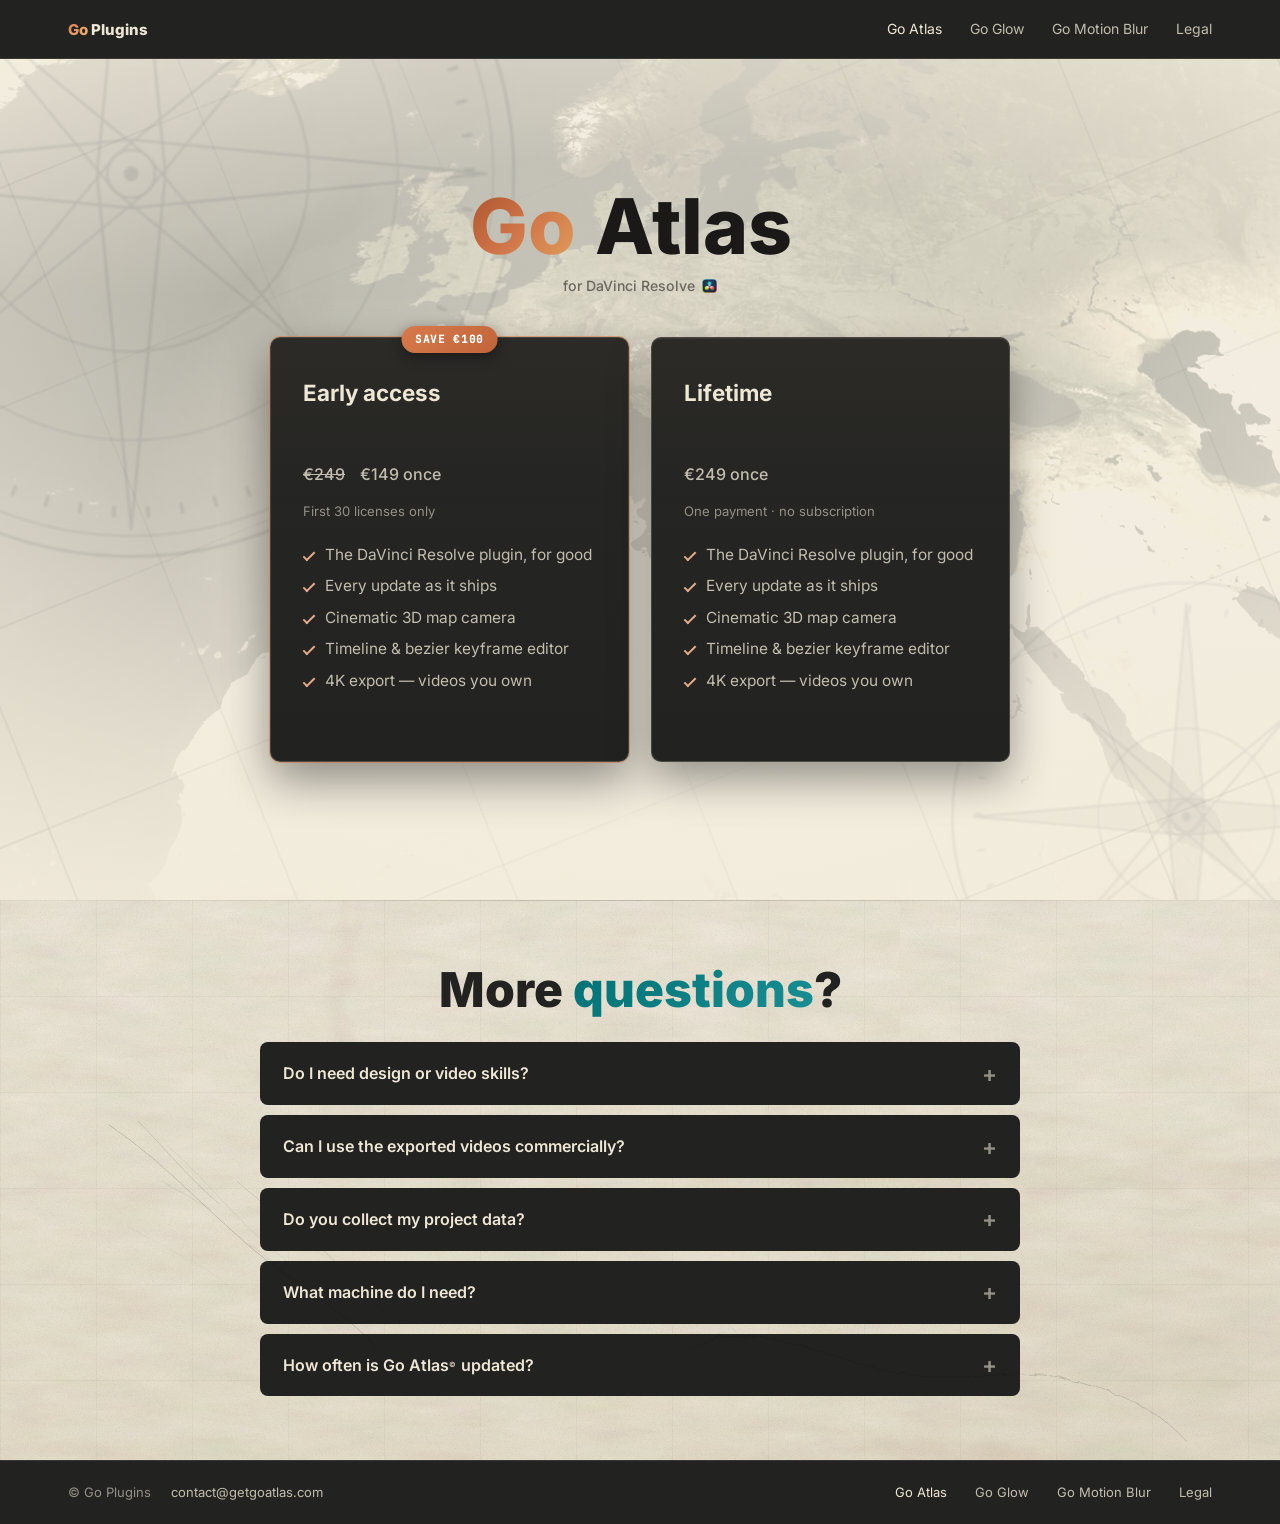
==== go-atlas/index.html @ e12259f0 "chore(site): sync landing page from the plugin repository" ====
<!DOCTYPE html>
<html lang="en">
<head>
    <meta charset="UTF-8">
    <meta name="viewport" content="width=device-width, initial-scale=1.0">
    <title>Go Atlas — Animated maps, inside DaVinci Resolve</title>
    <meta name="description" content="Go Atlas is a native OpenFX plugin for DaVinci Resolve. Build animated maps inside your own timeline — cinematic 3D map camera, keyframes, routes and labels, 4K rendering.">

    <meta property="og:title" content="Go Atlas — The video editor for maps">
    <meta property="og:description" content="A native plugin for DaVinci Resolve. Animated maps on your own timeline — 3D camera, keyframes, routes, 4K.">
    <meta property="og:type" content="website">
    <meta property="og:url" content="https://getgoatlas.com/go-atlas/">

    <link rel="canonical" href="https://getgoatlas.com/go-atlas/">

    <!-- Structured data (JSON-LD) — helps Google + AI engines (Gemini / AI Overviews)
         understand and cite Go Atlas. Keep the FAQ answers in sync with the visible FAQ. -->
    <script type="application/ld+json">
    {
      "@context": "https://schema.org",
      "@graph": [
        {
          "@type": "Organization",
          "@id": "https://getgoatlas.com/go-atlas/#organization",
          "name": "Go Atlas",
          "url": "https://getgoatlas.com/go-atlas/",
          "logo": "https://getgoatlas.com/go-atlas/assets/icone.png",
          "email": "contact@getgoatlas.com"
        },
        {
          "@type": "WebSite",
          "@id": "https://getgoatlas.com/go-atlas/#website",
          "url": "https://getgoatlas.com/go-atlas/",
          "name": "Go Atlas",
          "inLanguage": "en",
          "publisher": { "@id": "https://getgoatlas.com/go-atlas/#organization" }
        },
        {
          "@type": "SoftwareApplication",
          "@id": "https://getgoatlas.com/go-atlas/#app",
          "name": "Go Atlas",
          "url": "https://getgoatlas.com/go-atlas/",
          "applicationCategory": "MultimediaApplication",
          "applicationSubCategory": "Video Editor",
          "operatingSystem": "Windows 10, Windows 11",
          "description": "Go Atlas is a native OpenFX plugin for DaVinci Resolve. Build animated maps inside your own timeline - cinematic 3D map camera, keyframes, routes and labels, 4K rendering - without leaving your project.",
          "publisher": { "@id": "https://getgoatlas.com/go-atlas/#organization" },
          "offers": [
            {
              "@type": "Offer",
              "name": "Early Access - Lifetime",
              "category": "one-time",
              "price": "249",
              "priceCurrency": "EUR",
              "availability": "https://schema.org/LimitedAvailability",
              "url": "https://goatlas.lemonsqueezy.com/checkout/buy/dc22a797-22cb-4081-8000-efcf7ecd5afd"
            },
            {
              "@type": "Offer",
              "name": "Monthly",
              "category": "subscription",
              "price": "49",
              "priceCurrency": "EUR",
              "availability": "https://schema.org/OutOfStock",
              "url": "https://getgoatlas.com/go-atlas/#pricing"
            },
            {
              "@type": "Offer",
              "name": "Annual",
              "category": "subscription",
              "price": "360",
              "priceCurrency": "EUR",
              "availability": "https://schema.org/OutOfStock",
              "url": "https://getgoatlas.com/go-atlas/#pricing"
            }
          ]
        },
        {
          "@type": "FAQPage",
          "@id": "https://getgoatlas.com/go-atlas/#faq",
          "mainEntity": [
            {
              "@type": "Question",
              "name": "Do I need design or video skills?",
              "acceptedAnswer": {
                "@type": "Answer",
                "text": "If you've used any modern video editor — timeline, keyframes, export — you already know enough. Go Atlas© uses the same model, applied to maps."
              }
            },
            {
              "@type": "Question",
              "name": "Can I use the exported videos commercially?",
              "acceptedAnswer": {
                "@type": "Answer",
                "text": "Yes. You own your videos, commercially and without royalties. The map background is built from OpenStreetMap data, so the small \u00a9 OpenStreetMap contributors credit stays visible in the corner of every export — required by their licence. Everything else is yours."
              }
            },
            {
              "@type": "Question",
              "name": "Do you collect my project data?",
              "acceptedAnswer": {
                "@type": "Answer",
                "text": "No. Your projects stay on your machine. We don't upload, store, or analyse the content of your scenes — there is no server that could hold them. What we process is your licence key, a one-way hash identifying your machine, and support emails when you reach out. Map views you render are fetched from Go Atlas’s own map service, and routes from openrouteservice."
              }
            },
            {
              "@type": "Question",
              "name": "What machine do I need?",
              "acceptedAnswer": {
                "@type": "Answer",
                "text": "Go Atlas© is a real-time GPU-accelerated plugin that runs inside DaVinci Resolve, so it needs a creator-grade machine and a working Resolve installation. Minimum: DaVinci Resolve, Windows 10 64-bit, Intel i7-10700 / Ryzen 7 5700X, 16 GB RAM, NVIDIA RTX 3050 / AMD RX 6600, SSD with 5 GB free, and a stable internet connection for map tiles. Recommended: Windows 11 64-bit, Intel i7-13700+ / Ryzen 7 7700X, 32 GB RAM, NVIDIA RTX 4060+ / AMD RX 7600 XT, NVMe SSD with 10 GB free. Not supported: Windows 7/8, macOS, Linux, HDDs, integrated graphics, GTX 16xx or older."
              }
            },
            {
              "@type": "Question",
              "name": "How often is Go Atlas updated?",
              "acceptedAnswer": {
                "@type": "Answer",
                "text": "Frequently. Every release ships to every licence holder as soon as it's out, and an early-access licence includes updates for as long as Go Atlas© is published — there is nothing further to pay."
              }
            }
          ]
        }
      ]
    }
    </script>

    <link rel="icon" type="image/x-icon" href="assets/icon.ico">
    <link rel="icon" type="image/png" sizes="512x512" href="assets/icone.png">
    <link rel="apple-touch-icon" href="assets/icone.png">

    <link rel="preload" href="fonts/inter-latin.woff2" as="font" type="font/woff2" crossorigin>
    <link rel="stylesheet" href="fonts.css">

    <link rel="stylesheet" href="styles.css?v=20260629-player7">
    <link rel="stylesheet" href="../shared/css/bars.css">
</head>
<body>
    <a href="#main-content" class="skip-link">Skip to content</a>

    <div class="site-bg"></div>
    <div class="site-grid"></div>

    <header class="gp-bar">
        <div class="gp-in">
            <a href="../index.html" class="gp-brand"><span class="go-mark">Go</span> Plugins</a>
            <nav class="gp-links" aria-label="Primary">
                <a href="../go-atlas/index.html" aria-current="page">Go Atlas</a>
                <a href="../go-glow/index.html">Go Glow</a>
                <a href="../go-motion-blur/index.html">Go Motion Blur</a>
                <a href="../go-atlas/documents/legal.html">Legal</a>
            </nav>
        </div>
    </header>

    <main id="main-content">

    <!-- ========================================================== -->
    <!-- 1 — PRICES: the map, the name and the two licences          -->
    <!-- ========================================================== -->
    <section class="hero hero--prices" id="home">
        <div class="hero-video-bg" aria-hidden="true">
            <video autoplay muted loop playsinline preload="auto" data-lazy poster="assets/startup-background-poster.jpg">
                <source src="assets/startup-background.mp4" type="video/mp4">
            </video>
        </div>
        <div class="hero-veil"></div>
        <div class="hero-glow"></div>
        <div class="hero-grid" aria-hidden="true"></div>
        <div class="hero-compass" aria-hidden="true"></div>
        <div class="hero-compass-2" aria-hidden="true"></div>

        <div class="hero-pricing" id="pricing">
            <div class="atlas-title">
                <h1 class="atlas-name"><span class="go-mark">Go</span> Atlas</h1>
                <p class="atlas-sub">for DaVinci&nbsp;Resolve<img class="atlas-sub-logo" src="assets/DaVinci_Resolve_Studio.png" alt="DaVinci Resolve logo" width="80" height="80"></p>
            </div>

            <div class="pricing-grid pricing-grid--two">
                <a
                    href="https://goatlas.lemonsqueezy.com/checkout/buy/dc22a797-22cb-4081-8000-efcf7ecd5afd?checkout[discount_code]=K5MJY5MA"
                    class="pricing-card pricing-card--early"
                    data-checkout="early"
                >
                    <span class="pricing-badge pricing-badge--early">Save &euro;100</span>
                    <h3>Early access<span class="seats-left" data-seats hidden></span></h3>
                    <div class="price"><span class="price-was" data-price-full>&euro;249</span> <span data-price-early>&euro;149</span><span> once</span></div>
                    <p class="price-note">First 30 licenses only</p>
                    <ul class="pricing-features">
                        <li>The DaVinci Resolve plugin, for good</li>
                        <li>Every update as it ships</li>
                        <li>Cinematic 3D map camera</li>
                        <li>Timeline &amp; bezier keyframe editor</li>
                        <li>4K export &mdash; videos you own</li>
                    </ul>
                </a>

                <a
                    href="https://goatlas.lemonsqueezy.com/checkout/buy/dc22a797-22cb-4081-8000-efcf7ecd5afd"
                    class="pricing-card"
                    data-checkout="full"
                >
                    <h3>Lifetime</h3>
                    <div class="price"><span data-price-full>&euro;249</span><span> once</span></div>
                    <p class="price-note">One payment &middot; no subscription</p>
                    <ul class="pricing-features">
                        <li>The DaVinci Resolve plugin, for good</li>
                        <li>Every update as it ships</li>
                        <li>Cinematic 3D map camera</li>
                        <li>Timeline &amp; bezier keyframe editor</li>
                        <li>4K export &mdash; videos you own</li>
                    </ul>
                </a>
            </div>
        </div>
    </section>

    <!-- ========================================================== -->
    <!-- 5 — CLOSE (FAQ + Final CTA merged)                          -->
    <!-- ========================================================== -->
    <section class="close" id="faq">
        <div class="section-intro">
            <h2 class="section-headline">More <span class="gradient-text gradient-text--teal">questions</span>?</h2>
        </div>

        <div class="faq-list">
            <details class="faq-item">
                <summary>Do I need design or video skills?</summary>
                <p>If you've used any modern video editor — timeline, keyframes, export — you already know enough. Go Atlas<span class="brand-c">©</span> uses the same model, applied to maps.</p>
            </details>

            <details class="faq-item">
                <summary>Can I use the exported videos commercially?</summary>
                <p>Yes. You own your videos, commercially and without royalties. The map background is built from OpenStreetMap data, so the small &copy;&nbsp;OpenStreetMap contributors credit stays visible in the corner of every export &mdash; required by their licence. Everything else is yours.</p>
            </details>

            <details class="faq-item">
                <summary>Do you collect my project data?</summary>
                <p>No. Your projects stay on your machine. We don't upload, store, or analyse the content of your scenes &mdash; there is no server that could hold them. What we process is your licence key, a one-way hash identifying your machine, and support emails when you reach out. Map views you render are fetched from Go Atlas&rsquo;s own map service, and routes from openrouteservice. Every field, and what we deliberately do not collect, is listed in our <a href="documents/legal.html#privacy" style="color: var(--text); text-decoration: underline;">Privacy Policy</a>.</p>
            </details>

            <details class="faq-item">
                <summary>What machine do I need?</summary>
                <p>Go Atlas<span class="brand-c">©</span> is a real-time GPU-accelerated plugin that runs inside DaVinci Resolve, so it needs a working Resolve installation and a creator-grade machine, not a budget office laptop.</p>

                <div class="specs-table-wrap">
                    <table class="specs-table">
                        <thead>
                            <tr>
                                <th></th>
                                <th><span class="spec-tier spec-tier--min">Minimum</span></th>
                                <th><span class="spec-tier spec-tier--rec">Recommended</span></th>
                            </tr>
                        </thead>
                        <tbody>
                            <tr>
                                <th scope="row">Host</th>
                                <td colspan="2">DaVinci Resolve (sold separately by Blackmagic Design)</td>
                            </tr>
                            <tr>
                                <th scope="row">OS</th>
                                <td>Windows 10 64-bit</td>
                                <td>Windows 11 64-bit</td>
                            </tr>
                            <tr>
                                <th scope="row">CPU</th>
                                <td>Intel i7-10700 / Ryzen 7 5700X</td>
                                <td>Intel i7-13700+ / Ryzen 7 7700X</td>
                            </tr>
                            <tr>
                                <th scope="row">RAM</th>
                                <td>16 GB</td>
                                <td>32 GB</td>
                            </tr>
                            <tr>
                                <th scope="row">GPU</th>
                                <td>NVIDIA RTX 3050 / AMD RX 6600</td>
                                <td>NVIDIA RTX 4060+ / AMD RX 7600 XT</td>
                            </tr>
                            <tr>
                                <th scope="row">Storage</th>
                                <td>SSD, 5 GB free</td>
                                <td>NVMe SSD, 10 GB free</td>
                            </tr>
                            <tr>
                                <th scope="row">Network</th>
                                <td colspan="2">Stable internet connection (map tiles)</td>
                            </tr>
                        </tbody>
                    </table>
                </div>

                <p class="specs-unsupported">
                    <span class="spec-tier spec-tier--no">Not supported</span>
                    Windows&nbsp;7/8, macOS, Linux, HDDs, integrated graphics, GTX&nbsp;16xx&nbsp;or&nbsp;older.
                </p>
            </details>

            <details class="faq-item">
                <summary>How often is Go Atlas<span class="brand-c">©</span> updated?</summary>
                <p>Frequently. Every release ships to every licence holder as soon as it's out, and an early-access licence includes updates for as long as Go Atlas<span class="brand-c">©</span> is published &mdash; there is nothing further to pay.</p>
            </details>
        </div>

    </section>

    </main>

    <footer class="gp-foot">
        <div class="gp-in">
            <div class="gp-foot-note">
                <span>&copy; Go Plugins</span>
                <a href="mailto:contact@getgoatlas.com">contact@getgoatlas.com</a>
            </div>
            <nav class="gp-links" aria-label="Footer">
                <a href="../go-atlas/index.html" aria-current="page">Go Atlas</a>
                <a href="../go-glow/index.html">Go Glow</a>
                <a href="../go-motion-blur/index.html">Go Motion Blur</a>
                <a href="../go-atlas/documents/legal.html">Legal</a>
            </nav>
        </div>
    </footer>

    <script src="script.js?v=20260629-player7"></script>
</body>
</html>
---- go-atlas/fonts.css ----
/* Web fonts, served from this site rather than from Google.
 *
 * POURQUOI PAS GOOGLE FONTS. Un <link> vers fonts.googleapis.com fait partir l'adresse IP de
 * chaque visiteur chez Google avant qu'il ait cliqué quoi que ce soit. Un tribunal allemand
 * (LG München I, 3 O 17493/20, 2022) a jugé que cela suffisait à violer le RGPD, et la page
 * « Privacy » de ce site promet qu'aucun traqueur ne suit le visiteur. Deux fichiers hébergés
 * ici tiennent la promesse ; un <link> vers Google la démentait dans le même chargement.
 *
 * QUATRE FICHIERS POUR HUIT GRAISSES. Inter et JetBrains Mono sont des polices VARIABLES : le
 * même fichier porte tout l'axe de graisse. Google servait déjà les mêmes octets pour 400, 500,
 * 600, 700, 800 et 900 — vérifié en comparant les empreintes des seize fichiers téléchargés, qui
 * n'en faisaient que quatre. D'où `font-weight` en INTERVALLE et non en valeur : écrire six
 * règles pointant le même fichier ferait télécharger six fois la même chose.
 *
 * LES DEUX SOUS-ENSEMBLES. `latin` couvre l'anglais ; `latin-ext` porte les accents et l'euro
 * des mentions légales françaises. Les cinq autres que Google propose (cyrillique, grec,
 * vietnamien) ne sont pas téléchargés : le navigateur ne charge un fichier que si la page
 * contient un caractère de sa plage, donc les inclure ne coûtait rien au visiteur — mais les
 * omettre garde le dépôt honnête sur ce qu'il embarque. 180 Ko au total.
 *
 * `font-display: swap` est conservé tel que Google le servait : le texte s'affiche
 * immédiatement dans la police de repli, puis bascule. Un titre invisible pendant trois
 * secondes est pire qu'un titre qui change de police.
 */

/* Inter — latin */
@font-face {
    font-family: 'Inter';
    font-style: normal;
    font-weight: 400 900;
    font-display: swap;
    src: url(fonts/inter-latin.woff2) format('woff2');
    unicode-range: U+0000-00FF, U+0131, U+0152-0153, U+02BB-02BC, U+02C6, U+02DA, U+02DC, U+0304, U+0308, U+0329, U+2000-206F, U+20AC, U+2122, U+2191, U+2193, U+2212, U+2215, U+FEFF, U+FFFD;
}

/* Inter — latin-ext */
@font-face {
    font-family: 'Inter';
    font-style: normal;
    font-weight: 400 900;
    font-display: swap;
    src: url(fonts/inter-latin-ext.woff2) format('woff2');
    unicode-range: U+0100-02BA, U+02BD-02C5, U+02C7-02CC, U+02CE-02D7, U+02DD-02FF, U+0304, U+0308, U+0329, U+1D00-1DBF, U+1E00-1E9F, U+1EF2-1EFF, U+2020, U+20A0-20AB, U+20AD-20C0, U+2113, U+2C60-2C7F, U+A720-A7FF;
}

/* JetBrains Mono — latin */
@font-face {
    font-family: 'JetBrains Mono';
    font-style: normal;
    font-weight: 400 500;
    font-display: swap;
    src: url(fonts/jetbrains-mono-latin.woff2) format('woff2');
    unicode-range: U+0000-00FF, U+0131, U+0152-0153, U+02BB-02BC, U+02C6, U+02DA, U+02DC, U+0304, U+0308, U+0329, U+2000-206F, U+20AC, U+2122, U+2191, U+2193, U+2212, U+2215, U+FEFF, U+FFFD;
}

/* JetBrains Mono — latin-ext */
@font-face {
    font-family: 'JetBrains Mono';
    font-style: normal;
    font-weight: 400 500;
    font-display: swap;
    src: url(fonts/jetbrains-mono-latin-ext.woff2) format('woff2');
    unicode-range: U+0100-02BA, U+02BD-02C5, U+02C7-02CC, U+02CE-02D7, U+02DD-02FF, U+0304, U+0308, U+0329, U+1D00-1DBF, U+1E00-1E9F, U+1EF2-1EFF, U+2020, U+20A0-20AB, U+20AD-20C0, U+2113, U+2C60-2C7F, U+A720-A7FF;
}
---- go-atlas/styles.css ----
/* ==========================================================
   Go Atlas — Landing Page Styles
   The video editor for maps.
   ========================================================== */

/* ===== Variables ===== */
/* Editorial cartography palette: charcoal ink, aged paper, one amber accent. */
:root {
    --bg: #1a1a18;
    --bg-elevated: #2b2a28;
    --bg-elevated-strong: #222220;
    --bg-subtle: #35342f;

    --paper: #eee7d5;
    --paper-bright: #f5efe1;
    --paper-dim: #b2ada0;
    --charcoal: #272725;
    --section-ink: #272725;
    --section-copy: #53514c;
    --section-muted: #7b786f;

    --border: rgba(233, 221, 200, 0.10);
    --border-strong: rgba(233, 221, 200, 0.22);
    --rule: rgba(233, 221, 200, 0.14);

    /* Warm neutrals derived from the raisin↔eggshell axis (on-palette) */
    --text: #eee7d5;
    --text-secondary: #c2bdae;
    --text-muted: #949186;

    /* Pale-copper accent + Skobeloff teal (editorial palette) */
    --accent: #e1926a;
    /* Warm sepia-brown — muted orange for text on LIGHT (eggshell), matches the paper. */
    --accent-deep: #855e42;
    --accent-2: #e4ac8b;
    --accent-bright: #e9c9b4;
    --accent-glow: rgba(225, 146, 106, 0.16);
    --teal: #007074;
    --teal-bright: #1a9094;
    --ink: #c6a678;
    --evidence-border: rgba(198, 166, 120, 0.34);

    /* Smooth gradients — 2 stops, no rainbow */
    --grad-warm: linear-gradient(140deg, #d27d56 0%, #e5a380 100%);
    /* Deeper copper for accent text on LIGHT (eggshell) backgrounds — more punch. */
    --grad-warm-deep: linear-gradient(140deg, #b5572c 0%, #d2794e 100%);
    /* Teal accent text — alternates with copper on light sections. */
    --grad-teal: linear-gradient(140deg, #007074 0%, #1a9094 100%);
    --grad-headline: linear-gradient(95deg, #e8dac3 0%, #e0a35b 100%);

    --radius: 8px;
    --radius-lg: 14px;
    --max-width: 1180px;
    --page-pad: clamp(16px, 3vw, 28px);
    --shadow-soft: 0 16px 38px rgba(0, 0, 0, 0.32);
    --shadow-strong: 0 28px 72px rgba(0, 0, 0, 0.54);
    --nav-height: 64px;

    /* Vertical rhythm tokens — used everywhere for consistent spacing */
    --space-section-y: clamp(56px, 7vw, 96px);
    --space-block-y: clamp(28px, 3.4vw, 48px);
    --space-stack-y: clamp(14px, 1.6vw, 22px);
}

/* ===== Reset & Base ===== */
*,
*::before,
*::after {
    box-sizing: border-box;
    margin: 0;
    padding: 0;
}

html {
    scroll-behavior: smooth;
    scroll-padding-top: 56px; /* = real nav height (logo 32 + padding 2×12): anchors tuck right under the nav, no leftover band of the previous section */
    -webkit-font-smoothing: antialiased;
    min-height: 100%;
    background:
        radial-gradient(ellipse at top, rgba(225, 146, 106, 0.08), transparent 36%),
        linear-gradient(180deg, #272725 0%, #1c1c1a 34%, #eee7d5 34%, #e3dcc8 100%);
    background-color: #eee7d5;
    overflow-x: hidden;
}

body {
    font-family: 'Inter', 'Segoe UI', Roboto, Helvetica, Arial, sans-serif;
    background:
        radial-gradient(ellipse at top, rgba(225, 146, 106, 0.08), transparent 36%),
        linear-gradient(180deg, #272725 0%, #1c1c1a 34%, #eee7d5 34%, #e3dcc8 100%);
    background-color: #eee7d5;
    background-attachment: fixed;
    color: var(--text);
    line-height: 1.55;
    letter-spacing: 0;
    overflow-x: hidden;
    position: relative;
    min-height: 100svh;
}

a {
    color: inherit;
    text-decoration: none;
}

a:focus-visible,
button:focus-visible,
summary:focus-visible {
    outline: 2px solid var(--accent-2);
    outline-offset: 2px;
}

img {
    max-width: 100%;
    display: block;
}

section {
    padding-top: var(--space-section-y);
    padding-bottom: var(--space-section-y);
    padding-left: var(--page-pad);
    padding-right: var(--page-pad);
    position: relative;
    z-index: 2;
}

main > section:not(.hero) {
    color: var(--section-ink);
    --text: var(--section-ink);
    --text-secondary: var(--section-copy);
    --text-muted: var(--section-muted);
    --border: rgba(40, 35, 27, 0.14);
    --border-strong: rgba(40, 35, 27, 0.26);
    --rule: rgba(40, 35, 27, 0.18);
    background:
        url("data:image/svg+xml;utf8,<svg xmlns='http://www.w3.org/2000/svg' width='1800' height='1800' viewBox='0 0 1800 1800'><defs><filter id='stain'><feTurbulence type='fractalNoise' baseFrequency='0.018' numOctaves='3' seed='37'/><feDisplacementMap in='SourceGraphic' scale='54'/><feGaussianBlur stdDeviation='42'/></filter><filter id='edge'><feTurbulence type='fractalNoise' baseFrequency='0.085' numOctaves='3' seed='9'/><feDisplacementMap in='SourceGraphic' scale='10'/></filter><filter id='rub'><feTurbulence type='fractalNoise' baseFrequency='0.055' numOctaves='4' seed='22'/><feDisplacementMap in='SourceGraphic' scale='26'/><feGaussianBlur stdDeviation='7'/></filter><filter id='soft'><feGaussianBlur stdDeviation='18'/></filter></defs><g filter='url(%23stain)' opacity='0.10'><path d='M92 238 C162 72 424 84 548 224 C674 366 548 590 350 620 C144 650 18 438 92 238Z' fill='%23624d30'/><path d='M1168 228 C1294 64 1602 152 1656 382 C1706 594 1430 692 1248 570 C1080 458 1054 374 1168 228Z' fill='%23fff1d4'/><path d='M564 1280 C706 1076 1068 1118 1166 1322 C1254 1506 1012 1692 742 1620 C552 1568 430 1462 564 1280Z' fill='%236a5638'/></g><g filter='url(%23edge)' fill='none' stroke-linecap='round' stroke-linejoin='round'><path d='M166 176 C238 228 294 304 370 356 C420 390 470 410 548 482' stroke='%23201811' stroke-width='1.15' opacity='0.13'/><path d='M170 170 C244 220 300 296 376 348 C428 382 478 402 556 474' stroke='%23fff4df' stroke-width='0.68' opacity='0.085'/><path d='M262 270 L226 250 M348 354 L314 328 M462 424 L426 404' stroke='%23201811' stroke-width='0.62' opacity='0.075'/></g><g filter='url(%23edge)' fill='none' stroke-linecap='round' stroke-linejoin='round'><path d='M1040 842 C1136 822 1214 890 1294 930 C1374 972 1480 960 1586 1038' stroke='%23201811' stroke-width='0.98' opacity='0.105'/><path d='M1044 836 C1140 814 1222 880 1302 922 C1380 964 1488 950 1592 1028' stroke='%23fff4df' stroke-width='0.58' opacity='0.065'/></g><g filter='url(%23rub)' opacity='0.115'><path d='M718 310 C840 250 1036 302 1122 410 C1002 474 806 452 718 310Z' fill='%23fff4df'/><path d='M244 1162 C388 1086 602 1130 710 1264 C554 1328 344 1308 244 1162Z' fill='%23624d30'/></g><g fill='none' stroke='%23201811' stroke-linecap='round' stroke-linejoin='round' opacity='0.085'><path d='M1380 178 C1416 244 1374 308 1426 374 C1460 416 1514 426 1546 484' stroke-width='0.86'/><path d='M1404 224 L1452 200 M1414 372 L1464 356' stroke-width='0.48'/></g><g filter='url(%23soft)' opacity='0.075'><path d='M848 744 C908 724 1002 742 1050 788 C984 816 900 806 848 744Z' fill='%23604b30'/></g></svg>"),
        url("data:image/svg+xml;utf8,<svg xmlns='http://www.w3.org/2000/svg' width='360' height='360' viewBox='0 0 360 360'><filter id='grain'><feTurbulence type='fractalNoise' baseFrequency='0.95' numOctaves='3' seed='19' stitchTiles='stitch'/><feColorMatrix type='saturate' values='0'/><feComponentTransfer><feFuncA type='table' tableValues='0 0.22'/></feComponentTransfer></filter><rect width='360' height='360' filter='url(%23grain)' opacity='0.50'/></svg>"),
        linear-gradient(rgba(40, 35, 27, 0.035) 1px, transparent 1px),
        linear-gradient(90deg, rgba(40, 35, 27, 0.03) 1px, transparent 1px),
        linear-gradient(180deg, var(--paper-bright) 0%, var(--paper) 100%);
    background-size: min(1800px, 165vw) auto, 360px 360px, 96px 96px, 96px 96px, auto;
    background-position: 50% 8%, 0 0, 0 0, 0 0, 0 0;
    background-repeat: no-repeat, repeat, repeat, repeat, no-repeat;
    background-blend-mode: multiply, soft-light, multiply, multiply, normal;
}

main {
    position: relative;
}

main::before {
    content: "";
    position: absolute;
    top: 100svh;
    left: 0;
    right: 0;
    bottom: 0;
    z-index: 20;
    pointer-events: none;
    background:
        url("data:image/svg+xml;utf8,<svg xmlns='http://www.w3.org/2000/svg' width='460' height='380' viewBox='0 0 460 380'><defs><filter id='r'><feTurbulence type='fractalNoise' baseFrequency='0.075' numOctaves='3' seed='12'/><feDisplacementMap in='SourceGraphic' scale='7'/></filter></defs><g filter='url(%23r)' fill='none' stroke-linecap='round' stroke-linejoin='round'><path d='M46 54 C112 96 170 164 244 224 C286 258 330 278 386 336' stroke='%2317110c' stroke-width='1.08' opacity='0.18'/><path d='M82 48 C118 84 148 122 186 154' stroke='%2317110c' stroke-width='0.82' opacity='0.19'/><path d='M118 78 C182 132 214 190 300 246' stroke='%2317110c' stroke-width='0.52' opacity='0.15'/><path d='M210 126 C244 158 282 178 320 214 C348 240 368 264 396 292' stroke='%2317110c' stroke-width='0.72' opacity='0.17'/><path d='M68 182 C116 210 158 226 206 264' stroke='%2317110c' stroke-width='0.42' opacity='0.10'/><path d='M174 160 L112 124 M266 238 L224 204 M340 304 L292 282' stroke='%2317110c' stroke-width='0.64' opacity='0.13'/><path d='M50 50 C116 92 174 160 248 220 C290 254 334 274 390 332' stroke='%23fff5df' stroke-width='0.42' opacity='0.075'/></g></svg>") 8% 125px / 360px 297px no-repeat,
        url("data:image/svg+xml;utf8,<svg xmlns='http://www.w3.org/2000/svg' width='780' height='360' viewBox='0 0 780 360'><defs><filter id='t'><feTurbulence type='fractalNoise' baseFrequency='0.055' numOctaves='3' seed='23'/><feDisplacementMap in='SourceGraphic' scale='13'/></filter></defs><g filter='url(%23t)' fill='none' stroke-linecap='round' stroke-linejoin='round'><path d='M54 126 C146 78 232 136 338 158 C452 182 522 136 642 184 C696 206 724 226 748 252' stroke='%2317110c' stroke-width='1.1' opacity='0.18'/><path d='M58 118 C152 72 238 130 344 152 C456 174 528 130 648 176 C704 198 732 218 756 244' stroke='%23fff4dc' stroke-width='0.62' opacity='0.095'/><path d='M132 112 L104 84 M292 154 L270 116 M438 164 L466 126 M626 184 L660 150' stroke='%2317110c' stroke-width='0.58' opacity='0.10'/></g></svg>") 90% 300px / 560px 258px no-repeat,
        url("data:image/svg+xml;utf8,<svg xmlns='http://www.w3.org/2000/svg' width='880' height='520' viewBox='0 0 880 520'><defs><filter id='a'><feTurbulence type='fractalNoise' baseFrequency='0.027' numOctaves='5' seed='44'/><feDisplacementMap in='SourceGraphic' scale='76'/><feGaussianBlur stdDeviation='28'/></filter><filter id='edge'><feTurbulence type='fractalNoise' baseFrequency='0.07' numOctaves='3' seed='45'/><feDisplacementMap in='SourceGraphic' scale='18'/><feGaussianBlur stdDeviation='10'/></filter></defs><g filter='url(%23a)' opacity='0.092'><path d='M36 206 C112 28 374 36 530 124 C666 202 814 228 846 344 C722 474 486 456 334 416 C174 374 -34 356 36 206Z' fill='%236b5538'/><path d='M126 264 C220 118 488 146 690 228 C790 270 824 338 750 414 C572 502 286 452 126 264Z' fill='%23fff3d6' opacity='0.58'/></g><g filter='url(%23edge)' opacity='0.06'><path d='M58 236 C198 112 440 132 622 210 C752 268 802 318 774 384 C612 312 444 302 274 330 C146 350 80 320 58 236Z' fill='%234f3d27'/></g></svg>") 72% 820px / 760px 449px no-repeat,
        url("data:image/svg+xml;utf8,<svg xmlns='http://www.w3.org/2000/svg' width='340' height='500' viewBox='0 0 340 500'><defs><filter id='f'><feTurbulence type='fractalNoise' baseFrequency='0.09' numOctaves='2' seed='33'/><feDisplacementMap in='SourceGraphic' scale='7'/></filter></defs><g filter='url(%23f)' fill='none' stroke-linecap='round'><path d='M180 36 C210 92 172 146 214 212 C244 258 284 282 292 344' stroke='%2317110c' stroke-width='1.05' opacity='0.20'/><path d='M184 34 C216 90 178 144 220 208 C250 254 290 278 298 340' stroke='%23fff4dc' stroke-width='0.58' opacity='0.11'/><path d='M204 112 L240 92 M214 218 L250 204 M274 300 L310 284' stroke='%2317110c' stroke-width='0.55' opacity='0.13'/></g></svg>") 92% 1120px / 280px 412px no-repeat,
        url("data:image/svg+xml;utf8,<svg xmlns='http://www.w3.org/2000/svg' width='760' height='620' viewBox='0 0 760 620'><defs><filter id='s' x='-30%' y='-30%' width='160%' height='160%'><feTurbulence type='fractalNoise' baseFrequency='0.017' numOctaves='3' seed='51'/><feDisplacementMap in='SourceGraphic' scale='44'/><feGaussianBlur stdDeviation='34'/></filter></defs><g filter='url(%23s)' opacity='0.18'><path d='M164 266 C236 114 492 136 580 290 C650 414 440 516 274 468 C148 430 106 386 164 266Z' fill='%23685234'/></g></svg>") 8% 1510px / 470px 383px no-repeat,
        url("data:image/svg+xml;utf8,<svg xmlns='http://www.w3.org/2000/svg' width='480' height='300' viewBox='0 0 480 300'><defs><filter id='d'><feTurbulence type='fractalNoise' baseFrequency='0.052' numOctaves='3' seed='62'/><feDisplacementMap in='SourceGraphic' scale='18'/><feGaussianBlur stdDeviation='5'/></filter></defs><g filter='url(%23d)' opacity='0.22'><path d='M56 148 C142 72 342 88 424 178 C306 230 148 238 56 148Z' fill='%23fff3d6'/></g></svg>") 62% 1830px / 420px 263px no-repeat;
    mix-blend-mode: multiply;
    opacity: 0.95;
}

/* Page-level damage lives in main::before; sections keep only paper grain + grid. */
main > section:not(.hero) {
    background:
        url("data:image/svg+xml;utf8,<svg xmlns='http://www.w3.org/2000/svg' width='360' height='360' viewBox='0 0 360 360'><filter id='grain'><feTurbulence type='fractalNoise' baseFrequency='0.95' numOctaves='3' seed='19' stitchTiles='stitch'/><feColorMatrix type='saturate' values='0'/><feComponentTransfer><feFuncA type='table' tableValues='0 0.22'/></feComponentTransfer></filter><rect width='360' height='360' filter='url(%23grain)' opacity='0.50'/></svg>"),
        url("data:image/svg+xml;utf8,<svg xmlns='http://www.w3.org/2000/svg' width='900' height='900' viewBox='0 0 900 900'><filter id='paperRelief'><feTurbulence type='fractalNoise' baseFrequency='0.012 0.043' numOctaves='5' seed='94' stitchTiles='stitch'/><feColorMatrix values='0.42 0 0 0 0.20 0 0.36 0 0 0.17 0 0 0.27 0 0.10 0 0 0 0.32 0'/></filter><rect width='900' height='900' filter='url(%23paperRelief)' opacity='0.52'/></svg>"),
        url("data:image/svg+xml;utf8,<svg xmlns='http://www.w3.org/2000/svg' width='1560' height='1040' viewBox='0 0 1560 1040'><defs><filter id='w'><feTurbulence type='fractalNoise' baseFrequency='0.026' numOctaves='3' seed='113'/><feDisplacementMap in='SourceGraphic' scale='28'/><feGaussianBlur stdDeviation='4.5'/></filter><linearGradient id='l' x1='0' y1='0' x2='1' y2='0'><stop offset='0' stop-color='%23fff7e8' stop-opacity='0'/><stop offset='0.46' stop-color='%23fff7e8' stop-opacity='0.22'/><stop offset='0.54' stop-color='%235c472d' stop-opacity='0.15'/><stop offset='1' stop-color='%235c472d' stop-opacity='0'/></linearGradient><linearGradient id='d' x1='1' y1='0' x2='0' y2='0'><stop offset='0' stop-color='%235c472d' stop-opacity='0'/><stop offset='0.42' stop-color='%235c472d' stop-opacity='0.13'/><stop offset='0.58' stop-color='%23fff7e8' stop-opacity='0.18'/><stop offset='1' stop-color='%23fff7e8' stop-opacity='0'/></linearGradient></defs><g filter='url(%23w)' fill='none' stroke-linecap='round' stroke-linejoin='round'><path d='M-180 190 C80 120 270 286 520 220 C720 166 980 96 1760 220' stroke='url(%23l)' stroke-width='34' opacity='0.36'/><path d='M-120 482 C200 360 348 560 650 468 C900 392 1140 450 1660 552' stroke='url(%23d)' stroke-width='24' opacity='0.28'/><path d='M120 822 C360 760 514 878 742 820 C980 760 1150 730 1510 842' stroke='url(%23l)' stroke-width='18' opacity='0.22'/><path d='M-80 656 C120 610 248 676 444 640 C608 610 728 578 980 632' stroke='url(%23d)' stroke-width='12' opacity='0.16'/></g></svg>"),
        url("data:image/svg+xml;utf8,<svg xmlns='http://www.w3.org/2000/svg' width='1260' height='1540' viewBox='0 0 1260 1540'><defs><filter id='v'><feTurbulence type='fractalNoise' baseFrequency='0.03' numOctaves='3' seed='151'/><feDisplacementMap in='SourceGraphic' scale='24'/><feGaussianBlur stdDeviation='3.5'/></filter><linearGradient id='a' x1='0' y1='0' x2='1' y2='0'><stop offset='0' stop-color='%23fff7e8' stop-opacity='0'/><stop offset='0.48' stop-color='%23fff7e8' stop-opacity='0.16'/><stop offset='0.56' stop-color='%235c472d' stop-opacity='0.13'/><stop offset='1' stop-color='%235c472d' stop-opacity='0'/></linearGradient><linearGradient id='b' x1='1' y1='0' x2='0' y2='0'><stop offset='0' stop-color='%235c472d' stop-opacity='0'/><stop offset='0.46' stop-color='%235c472d' stop-opacity='0.12'/><stop offset='0.58' stop-color='%23fff7e8' stop-opacity='0.14'/><stop offset='1' stop-color='%23fff7e8' stop-opacity='0'/></linearGradient></defs><g filter='url(%23v)' fill='none' stroke-linecap='round'><path d='M242 -120 C334 170 222 338 322 610 C416 864 350 1034 262 1660' stroke='url(%23a)' stroke-width='23' opacity='0.28'/><path d='M702 -160 C580 150 744 360 650 664 C574 910 650 1118 876 1700' stroke='url(%23b)' stroke-width='17' opacity='0.20'/><path d='M1054 -100 C990 120 1050 254 1012 462 C970 700 1018 830 1140 1180' stroke='url(%23a)' stroke-width='10' opacity='0.15'/><path d='M110 520 C210 590 320 642 438 724 C540 796 664 842 796 980' stroke='url(%23b)' stroke-width='13' opacity='0.15'/></g></svg>"),
        linear-gradient(rgba(40, 35, 27, 0.035) 1px, transparent 1px),
        linear-gradient(90deg, rgba(40, 35, 27, 0.03) 1px, transparent 1px),
        linear-gradient(180deg, var(--paper-bright) 0%, var(--paper) 100%);
    background-size: 360px 360px, 900px 900px, 1560px 1040px, 1260px 1540px, 96px 96px, 96px 96px, auto;
    background-position: 0 0, 0 0, 9% 120px, 96% 360px, 0 0, 0 0, 0 0;
    background-repeat: repeat, repeat, repeat, repeat, repeat, repeat, no-repeat;
    background-blend-mode: soft-light, multiply, multiply, multiply, multiply, multiply, normal;
}

main > section:not(.hero)::after {
    content: "";
    position: absolute;
    inset: 0;
    pointer-events: none;
    background:
        url("data:image/svg+xml;utf8,<svg xmlns='http://www.w3.org/2000/svg' width='190' height='190' viewBox='0 0 190 190'><filter id='g'><feTurbulence type='fractalNoise' baseFrequency='1.18' numOctaves='4' seed='73' stitchTiles='stitch'/><feColorMatrix type='saturate' values='0'/><feComponentTransfer><feFuncA type='table' tableValues='0 0.42'/></feComponentTransfer></filter><rect width='190' height='190' filter='url(%23g)' opacity='0.74'/></svg>"),
        url("data:image/svg+xml;utf8,<svg xmlns='http://www.w3.org/2000/svg' width='520' height='520' viewBox='0 0 520 520'><filter id='f'><feTurbulence type='fractalNoise' baseFrequency='0.028 0.11' numOctaves='5' seed='81' stitchTiles='stitch'/><feColorMatrix values='0.38 0 0 0 0.18 0 0.34 0 0 0.15 0 0 0.26 0 0.10 0 0 0 0.26 0'/></filter><rect width='520' height='520' filter='url(%23f)' opacity='0.46'/></svg>"),
        radial-gradient(ellipse 820px 360px at 8% 10%, rgba(255, 255, 255, 0.26), transparent 62%),
        radial-gradient(ellipse 720px 320px at 94% 82%, rgba(80, 59, 34, 0.08), transparent 60%);
    background-size: 190px 190px, 520px 520px, auto, auto;
    background-repeat: repeat, repeat, no-repeat, no-repeat;
    mix-blend-mode: multiply;
    opacity: 0.62;
    z-index: 0;
}

main > section:not(.hero) > * {
    position: relative;
    z-index: 1;
}

main > section:not(.hero)::before {
    content: "";
    position: absolute;
    top: 0;
    left: max(var(--page-pad), calc((100% - var(--max-width)) / 2));
    right: max(var(--page-pad), calc((100% - var(--max-width)) / 2));
    height: 1px;
    background: linear-gradient(90deg, transparent, var(--rule), transparent);
    pointer-events: none;
    z-index: 1;
}

.skip-link {
    position: fixed;
    left: 12px;
    top: -100px;
    z-index: 2000;
    padding: 10px 14px;
    border-radius: 8px;
    border: 1px solid var(--accent);
    background: #060d1c;
    color: #fff;
    font-weight: 600;
    transition: top 0.2s ease;
}

.skip-link:focus { top: 12px; }

/* Subtle paper grain and warm map-light, kept behind the content. */
.site-bg {
    position: fixed;
    inset: 0;
    pointer-events: none;
    z-index: 0;
    background:
        url("data:image/svg+xml;utf8,<svg xmlns='http://www.w3.org/2000/svg' width='180' height='180' viewBox='0 0 180 180'><filter id='n'><feTurbulence type='fractalNoise' baseFrequency='0.82' numOctaves='3' stitchTiles='stitch'/><feColorMatrix type='saturate' values='0'/><feComponentTransfer><feFuncA type='table' tableValues='0 0.18'/></feComponentTransfer></filter><rect width='180' height='180' filter='url(%23n)' opacity='0.42'/></svg>"),
        radial-gradient(ellipse 720px 500px at 18% 12%, rgba(225, 146, 106, 0.10), transparent 58%),
        radial-gradient(ellipse 920px 620px at 84% 10%, rgba(233, 221, 200, 0.045), transparent 54%),
        linear-gradient(180deg, #272725 0%, #1f1f1d 50%, #141413 100%);
    background-blend-mode: soft-light, normal, normal, normal;
}

/* Topographic contour and document-grid lines — quiet archival map texture. */
.site-grid {
    position: fixed;
    inset: 0;
    pointer-events: none;
    z-index: 0;
    opacity: 0.42;
    background-image:
        linear-gradient(rgba(233, 221, 200, 0.035) 1px, transparent 1px),
        linear-gradient(90deg, rgba(233, 221, 200, 0.035) 1px, transparent 1px);
    background-size: 72px 72px, 72px 72px;
    background-repeat: repeat, repeat;
    mask-image: radial-gradient(ellipse 110% 90% at center, black 40%, transparent 95%);
    -webkit-mask-image: radial-gradient(ellipse 110% 90% at center, black 40%, transparent 95%);
}

.gradient-text {
    /* Default = deeper copper for accent text on LIGHT (eggshell) sections,
       where the lighter copper washed out. The dark hero overrides back to the
       lighter --grad-warm below (see .hero-title .gradient-text). */
    background: var(--grad-warm-deep);
    -webkit-background-clip: text;
    background-clip: text;
    -webkit-text-fill-color: transparent;
    color: transparent;
}

/* Hero accent "for maps." in bright teal — brightened to stay legible on the dark video. */
.hero-title .gradient-text {
    background: var(--grad-warm);
    -webkit-background-clip: text;
    background-clip: text;
}

/* Teal accent variant — alternates with copper on light sections. */
.gradient-text--teal {
    background: var(--grad-teal);
    -webkit-background-clip: text;
    background-clip: text;
}

/* Brand copyright mark — small, raised, subtle. Uses position:relative
   instead of vertical-align:super to avoid the phantom inline whitespace
   that super introduces around the character. */
.brand-c {
    display: inline-block;
    font-size: 0.45em;
    font-weight: 500;
    position: relative;
    top: -0.55em;
    margin-left: 0.04em;
    margin-right: 0.04em;
    color: inherit; /* © matches the adjacent "Go Atlas" text color exactly — no fade */
    line-height: 0;
    letter-spacing: 0;
}

/* ===== Section primitives ===== */
.section-intro {
    text-align: center;
    max-width: min(900px, 94vw);
    margin: 0 auto var(--space-block-y);
    text-wrap: balance;
}

.section-headline {
    font-size: clamp(1.8rem, 3.8vw, 3rem);
    line-height: 1.1;
    letter-spacing: 0;
    font-weight: 850;
    margin-bottom: var(--space-stack-y);
    text-wrap: balance;
    word-spacing: 0;
}

.section-headline--left {
    text-align: left;
}

.section-lead {
    color: var(--text-secondary);
    font-size: clamp(0.96rem, 1.3vw, 1.1rem);
    line-height: 1.55;
    max-width: 620px;
    margin: 0 auto;
    text-wrap: pretty;
}

/* ===== Navigation ===== */
.nav {
    position: fixed;
    top: 0;
    width: 100%;
    z-index: 1000;
    padding: 12px 0;
    background: rgba(15, 16, 14, 0.84);
    backdrop-filter: blur(12px);
    -webkit-backdrop-filter: blur(12px);
    border-bottom: 1px solid rgba(233, 221, 200, 0.12);
}

.nav-inner {
    max-width: var(--max-width);
    margin: 0 auto;
    padding: 0 24px;
    display: flex;
    align-items: center;
    justify-content: space-between;
    gap: 24px;
    position: relative;
}

.nav-logo {
    display: flex;
    align-items: center;
    font-weight: 800;
    font-size: 1.05rem;
    letter-spacing: 0;
}

.logo-img {
    width: 32px;
    height: 32px;
    margin-right: 10px;
    border-radius: 8px;
    object-fit: cover;
}

.nav-menu {
    display: flex;
    align-items: center;
    gap: 32px;
}

.nav-menu a {
    position: relative;
    font-size: 0.92rem;
    color: var(--text-secondary);
    transition: color 0.2s ease;
}

.nav-menu a:hover { color: var(--text); }

.nav-toggle {
    display: none;
    align-items: center;
    justify-content: center;
    width: 40px;
    height: 40px;
    border-radius: 10px;
    border: 1px solid var(--border-strong);
    background: rgba(255,255,255,0.03);
    color: var(--text);
    cursor: pointer;
}

.nav-toggle .bar {
    width: 16px;
    height: 1.8px;
    border-radius: 2px;
    background: currentColor;
    position: relative;
}

.nav-toggle .bar::before,
.nav-toggle .bar::after {
    content: "";
    position: absolute;
    left: 0;
    width: 16px;
    height: 1.8px;
    border-radius: 2px;
    background: currentColor;
}

.nav-toggle .bar::before { top: -5px; }
.nav-toggle .bar::after { top: 5px; }

/* ===== Buttons ===== */
.btn-primary,
.btn-ghost {
    display: inline-flex;
    align-items: center;
    justify-content: center;
    gap: 8px;
    border-radius: 14px;
    font-weight: 600;
    transition: transform 0.25s ease, background 0.25s ease, border-color 0.25s ease, box-shadow 0.25s ease;
    position: relative;
    overflow: hidden;
    white-space: nowrap;
    cursor: pointer;
    font-family: inherit;
}

/* Both hero CTAs: outline only (no fill), copper/orange border + matching copper text on the dark hero. */
.btn-primary {
    background: transparent;
    color: var(--accent);
    padding: 12px 22px;
    border: 1px solid rgba(225, 146, 106, 0.7);
}

.btn-primary:hover {
    transform: translateY(-2px);
    background: rgba(225, 146, 106, 0.12);
    border-color: rgba(225, 146, 106, 0.95);
}

.btn-ghost {
    border: 1px solid rgba(225, 146, 106, 0.7);
    padding: 12px 22px;
    color: var(--accent);
    background: transparent;
}

.btn-ghost:hover {
    background: rgba(225, 146, 106, 0.12);
    border-color: rgba(225, 146, 106, 0.95);
    transform: translateY(-2px);
}

.btn-lg {
    padding: 15px 28px;
    font-size: 1rem;
}

/* ==========================================================
   SECTION 1 — HERO
   ========================================================== */
.hero {
    min-height: 100svh;
    min-height: 100dvh;
    padding-top: clamp(96px, 12vh, 152px);
    padding-bottom: clamp(48px, 7vh, 88px);
    display: flex;
    flex-direction: column;
    justify-content: center;
    text-align: center;
    overflow: hidden;
}

.hero-video-bg {
    position: absolute;
    inset: 0;
    z-index: 0;
    opacity: 0.48;
    pointer-events: none;
}

.hero-video-bg video {
    width: 100%;
    height: 100%;
    object-fit: cover;
    object-position: center 38%;
    transform: scale(1.06);
    filter: brightness(0.58) saturate(0.72) sepia(0.10);
}

.hero-veil {
    position: absolute;
    inset: 0;
    z-index: 1;
    background:
        /* teal vignette: clear center, teal-tinted darkening toward the edges */
        radial-gradient(ellipse at center, transparent 0%, transparent 52%, rgba(0, 32, 34, 0.5) 84%, rgba(0, 13, 15, 0.92) 100%),
        /* bottom darkening kept for CTA/text legibility */
        linear-gradient(180deg, rgba(4, 16, 18, 0.16) 0%, transparent 30%, rgba(3, 13, 14, 0.94) 100%);
    pointer-events: none;
}

.hero-glow {
    position: absolute;
    top: 30px;
    left: 50%;
    width: 900px;
    height: 900px;
    transform: translateX(-50%);
    background: radial-gradient(circle, rgba(225, 146, 106, 0.10) 0%, rgba(233, 221, 200, 0.035) 35%, transparent 70%);
    pointer-events: none;
    z-index: 1;
}

/* Faint eggshell map grid over the hero (above the veil, under the content),
   masked so it fades out toward the edges instead of forming a hard rectangle. */
.hero-grid {
    position: absolute;
    inset: 0;
    z-index: 1;
    pointer-events: none;
    /* Tilt the grid for a map-projection feel; scale up so the rotation
       still covers the hero (the .hero overflow:hidden clips the spill). */
    transform: scale(1.7) rotate(-22deg);
    transform-origin: center;
    background-image:
        linear-gradient(rgba(238, 231, 213, 0.04) 1px, transparent 1px),
        linear-gradient(90deg, rgba(238, 231, 213, 0.04) 1px, transparent 1px);
    background-size: 120px 120px, 120px 120px;
    mask-image: radial-gradient(circle at 50% 48%, transparent 15%, black 60%);
    -webkit-mask-image: radial-gradient(circle at 50% 48%, transparent 15%, black 60%);
}

/* Rhumb lines (loxodromes) radiating from the compass — antique portolan-chart look.
   Conic-gradients = true straight lines from a point; thin wedges stay near-hairline. */
.hero-rhumb {
    position: absolute;
    inset: 0;
    z-index: 1;
    pointer-events: none;
    background:
        /* one rose per corner — angles & spacings differ so the web looks irregular */
        repeating-conic-gradient(from 0deg  at 9% 13%,  rgba(238, 231, 213, 0.05) 0 0.1deg, transparent 0.1deg 22.5deg),
        repeating-conic-gradient(from 6deg  at 90% 7%,  rgba(238, 231, 213, 0.04) 0 0.1deg, transparent 0.1deg 30deg),
        repeating-conic-gradient(from 11deg at 93% 85%, rgba(238, 231, 213, 0.03) 0 0.1deg, transparent 0.1deg 36deg),
        repeating-conic-gradient(from 3deg  at 6% 90%,  rgba(238, 231, 213, 0.03) 0 0.1deg, transparent 0.1deg 30deg);
    mask-image: radial-gradient(ellipse 125% 118% at 50% 45%, #000 55%, transparent 100%);
    -webkit-mask-image: radial-gradient(ellipse 125% 118% at 50% 45%, #000 55%, transparent 100%);
}

/* Compass rose (rose des vents) watermark — signals "this is a map" at low opacity. */
.hero-compass {
    position: absolute;
    top: 0;
    left: 0;
    width: min(820px, 96vh);
    height: min(820px, 96vh);
    transform: translate(-34%, -36%); /* anchored top-left, ~1/3 off-screen — the hero clips it */
    z-index: 1;
    pointer-events: none;
    opacity: 0.035;
    filter: blur(0.8px); /* soften the lines — less digital/crisp, more like a printed chart */
    background: url("data:image/svg+xml;utf8,<svg xmlns='http://www.w3.org/2000/svg' viewBox='0 0 240 240' fill='none' stroke='%23eee7d5' stroke-linejoin='round'><circle cx='120' cy='120' r='112' stroke-width='0.8'/><circle cx='120' cy='120' r='106' stroke-width='0.45'/><circle cx='120' cy='120' r='99' stroke-width='3.2' stroke-dasharray='1 9'/><circle cx='120' cy='120' r='78' stroke-width='0.45'/><circle cx='120' cy='120' r='52' stroke-width='0.55'/><path d='M120 16 L130 120 L120 224 L110 120 Z' stroke-width='0.7'/><path d='M16 120 L120 130 L224 120 L120 110 Z' stroke-width='0.7'/><g transform='rotate(45 120 120)'><path d='M120 48 L127 120 L120 192 L113 120 Z' stroke-width='0.6'/><path d='M48 120 L120 127 L192 120 L120 113 Z' stroke-width='0.6'/></g><circle cx='120' cy='120' r='7' stroke-width='0.7'/><circle cx='120' cy='120' r='2.2' fill='%23eee7d5' stroke='none'/><path d='M120 8 L128 30 L120 23 L112 30 Z' stroke-width='0.7'/></svg>") no-repeat center / contain;
}

/* Second compass rose — bottom-right, smaller, different design (filled cardinal
   points + fine graduated bezel) so it doesn't read as a copy of the top-left one. */
.hero-compass-2 {
    position: absolute;
    bottom: 0;
    right: 0;
    width: min(520px, 58vh);
    height: min(520px, 58vh);
    transform: translate(32%, 34%); /* anchored bottom-right, ~1/3 off-screen */
    z-index: 1;
    pointer-events: none;
    opacity: 0.038;
    filter: blur(0.8px);
    background: url("data:image/svg+xml;utf8,<svg xmlns='http://www.w3.org/2000/svg' viewBox='0 0 200 200' fill='none' stroke='%23eee7d5' stroke-linejoin='round'><circle cx='100' cy='100' r='90' stroke-width='0.6'/><circle cx='100' cy='100' r='80' stroke-width='3' stroke-dasharray='0.6 13.4'/><circle cx='100' cy='100' r='34' stroke-width='0.45'/><path d='M100 18 L107 100 L100 182 L93 100 Z' stroke-width='0.6' fill='%23eee7d5' fill-opacity='0.22'/><path d='M18 100 L100 107 L182 100 L100 93 Z' stroke-width='0.6' fill='%23eee7d5' fill-opacity='0.22'/><g transform='rotate(45 100 100)'><path d='M100 44 L105 100 L100 156 L95 100 Z' stroke-width='0.6'/><path d='M44 100 L100 105 L156 100 L100 95 Z' stroke-width='0.6'/></g><circle cx='100' cy='100' r='6' stroke-width='0.6'/><circle cx='100' cy='100' r='1.8' fill='%23eee7d5' stroke='none'/></svg>") no-repeat center / contain;
}

.hero-content {
    position: relative;
    z-index: 2;
    /* 100%, not 94vw: the parent .hero already pads with --page-pad, and vw
       ignores that padding — on narrow phones (~360px) 94vw is wider than the
       parent's content box, so the box overflows and the excess lands on the
       right, breaking the centring (.hero is flex-column, margin:auto can't
       recover an overflowing child). 100% respects the padded content box. */
    max-width: min(920px, 100%);
    margin: 0 auto;
    padding: 0 var(--page-pad);
    display: grid;
    justify-items: center;
}

.hero-logo {
    display: block;
    width: clamp(104px, 11vw, 140px);
    height: auto;
    aspect-ratio: 1 / 1;
    margin: 0 auto clamp(18px, 2.4vw, 30px);
    /* The pin puts more visual weight on the right side of the bitmap. */
    transform: translateX(-0.12rem);
}

.hero-title {
    width: fit-content;
    font-size: clamp(2.1rem, 5vw, 3.9rem);
    line-height: 1.05;
    font-weight: 800;
    letter-spacing: 0;
    margin-bottom: clamp(16px, 2.2vw, 24px);
    color: var(--text); /* "The video editor" line in eggshell on the dark hero */
}

/* Two explicit lines: "The video editor" stays on one line, "for maps." below.
   nowrap prevents the first line from breaking; the clamp min keeps it fitting
   small phones without horizontal overflow. */
.hero-title-line {
    display: block;
    white-space: nowrap;
}

/* Optical centring: the unequal letter shapes make the two mathematically centred lines look
   offset. Tiny opposite corrections align their visible mass with the rest of the hero. */
.hero-title-line:first-child {
    transform: translateX(-0.1em);
}

.hero-lead {
    width: min(520px, 100%);
    max-width: 520px;
    margin: 0 auto clamp(26px, 3.2vw, 36px);
    font-size: clamp(0.92rem, 1.05vw, 1rem);
    color: var(--text); /* eggshell on the dark hero */
    line-height: 1.5;
    text-wrap: pretty;
}

.hero-cta {
    display: flex;
    justify-content: center;
    gap: clamp(10px, 1.4vw, 16px);
    flex-wrap: wrap;
    width: min(390px, 100%);
    margin-bottom: clamp(20px, 2.6vw, 30px);
}

.hero-cta .btn-primary,
.hero-cta .btn-ghost {
    flex: 1 1 0;
    min-width: 0;
}

.hero-trust {
    font-size: clamp(0.78rem, 1vw, 0.88rem);
    color: var(--text-muted);
    letter-spacing: 0.01em;
    line-height: 1.5;
    max-width: 540px;
    margin: 0 auto;
    text-wrap: balance;
}

/* ==========================================================
   VIDEO PLACEHOLDER (reusable)
   ========================================================== */
.video-placeholder {
    position: relative;
    width: 100%;
    border-radius: 8px;
    background: #15130f;
    border: 1px solid var(--evidence-border);
    box-shadow:
        var(--shadow-soft),
        inset 0 0 0 1px rgba(255, 255, 255, 0.025);
    overflow: hidden;
    isolation: isolate;
    cursor: pointer;
    transition: transform 0.2s ease, border-color 0.2s ease, box-shadow 0.2s ease;
}

.video-placeholder::before {
    content: "";
    position: absolute;
    inset: 0;
    z-index: 1;
    pointer-events: none;
    background:
        linear-gradient(rgba(233, 221, 200, 0.035) 1px, transparent 1px),
        linear-gradient(90deg, rgba(233, 221, 200, 0.03) 1px, transparent 1px);
    background-size: 36px 36px;
    mix-blend-mode: screen;
    opacity: 0.30;
}

.video-placeholder:hover {
    transform: translateY(-2px);
    border-color: rgba(233, 221, 200, 0.42);
    box-shadow:
        0 18px 42px rgba(0,0,0,0.46),
        inset 0 0 0 1px rgba(233, 221, 200, 0.04);
}

.video-placeholder--16x9 { aspect-ratio: 16 / 9; }
.video-placeholder--xl   { max-width: 1080px; margin: 0 auto; }
.video-placeholder--sm   { max-width: 100%; }

/* Editor-feel variant: ultrawide UI capture, app blue border (kept on hover). */
.video-placeholder--wide {
    aspect-ratio: 1920 / 950;
    border: 1px solid var(--evidence-border);
}

.video-placeholder--kfeditor {
    aspect-ratio: 882 / 744;
    border: 1px solid var(--evidence-border);
}

.video-placeholder--map {
    aspect-ratio: 882 / 744;
    border: 1px solid var(--evidence-border);
}

/* Coming-soon placeholder — used when no video is wired yet */
.video-placeholder--soon { cursor: default; }
.video-placeholder--soon:hover {
    transform: none;
    border-color: var(--border);
    box-shadow: var(--shadow-soft);
}

.vp-soon {
    position: absolute;
    inset: 0;
    z-index: 2;
    display: flex;
    flex-direction: column;
    align-items: center;
    justify-content: center;
    gap: 14px;
    padding: 24px;
    text-align: center;
}

.vp-soon-tag {
    padding: 6px 14px;
    border-radius: 999px;
    border: 1px solid var(--accent);
    color: var(--accent);
    font-family: 'JetBrains Mono', ui-monospace, monospace;
    font-size: 0.72rem;
    letter-spacing: 0.08em;
    text-transform: uppercase;
    font-weight: 600;
}

.vp-soon p {
    margin: 0;
    color: var(--text-secondary);
    font-size: 0.95rem;
    line-height: 1.5;
}

/* Higher-specificity overrides — needed because .bento-tile:hover and
   .video-placeholder:hover are declared later in this file. */
.video-placeholder.video-placeholder--wide:hover {
    border-color: var(--evidence-border);
    transform: none;
    box-shadow: var(--shadow-soft);
}

.bento-tile.bento-tile--full:hover {
    transform: none;
    border-color: var(--border);
}

/* Inner editor panels (KF editor / Map) behave like app panels:
   keep the app-blue border, no bounce on hover. */
.bento-tile--editor-suite .video-placeholder:hover {
    transform: none;
    border-color: var(--evidence-border);
    box-shadow: var(--shadow-soft);
}

/* When a real <video> is loaded inside a placeholder */
.video-placeholder.has-video { cursor: default; }
.video-placeholder.has-video video {
    position: absolute;
    inset: 0;
    width: 100%;
    height: 100%;
    object-fit: cover;
    display: block;
    z-index: 0;
}
.video-placeholder.has-video::before { display: block; }

.video-placeholder[data-lightbox-video] {
    cursor: zoom-in;
}

/* ----------------------------------------------------------------- */
/* Full product walkthrough — user-initiated player (play + replay)  */
/* ----------------------------------------------------------------- */
.walkthrough {
    position: relative;
    width: 100%;
    max-width: 1080px;
    margin: 0 auto;
    aspect-ratio: 16 / 9;
    border-radius: 8px;
    overflow: hidden;
    isolation: isolate;
    background: #15130f;
    border: 1px solid var(--evidence-border);
    box-shadow:
        var(--shadow-soft),
        inset 0 0 0 1px rgba(255, 255, 255, 0.025);
}

.walkthrough-video {
    position: absolute;
    inset: 0;
    width: 100%;
    height: 100%;
    object-fit: cover;
    display: block;
    z-index: 0;
}

/* Play / replay overlays — full-frame buttons stacked on the video */
.walkthrough-overlay {
    position: absolute;
    inset: 0;
    z-index: 2;
    display: flex;
    flex-direction: column;
    align-items: center;
    justify-content: center;
    gap: 16px;
    margin: 0;
    padding: 24px;
    border: 0;
    font: inherit;
    cursor: pointer;
    color: var(--text);
    background: radial-gradient(ellipse at center,
        rgba(0, 0, 0, 0.22) 0%,
        rgba(0, 0, 0, 0.58) 100%);
    transition: opacity 0.25s ease, visibility 0.25s ease;
}

.walkthrough-icon {
    width: 78px;
    height: 78px;
    border-radius: 50%;
    display: grid;
    place-items: center;
    color: var(--accent);
    background: rgba(20, 19, 15, 0.55);
    border: 1px solid var(--accent);
    box-shadow: 0 10px 32px rgba(0, 0, 0, 0.5);
    -webkit-backdrop-filter: blur(8px);
    backdrop-filter: blur(8px);
    transition: transform 0.2s ease, background 0.2s ease;
}

/* Optical centering of the play triangle */
.walkthrough-overlay--play .walkthrough-icon { padding-left: 4px; }

.walkthrough-overlay--play:hover .walkthrough-icon,
.walkthrough-overlay--play:focus-visible .walkthrough-icon,
.walkthrough-replay-btn:hover .walkthrough-icon,
.walkthrough-replay-btn:focus-visible .walkthrough-icon {
    transform: scale(1.06);
    background: rgba(20, 19, 15, 0.78);
}

/* Replay overlay (replay button + Get Go Atlas CTA). A clean end-card frame
   (0:47, background only) masks the video's last frame, which has its own
   baked-in "GetGoAtlas.com" text — so there's no duplicate CTA underneath. */
.walkthrough-overlay--replay {
    cursor: default;
    gap: 22px;
    background-image:
        linear-gradient(rgba(0, 0, 0, 0.42), rgba(0, 0, 0, 0.42)),
        url("assets/Walkthrough-endcard.jpg");
    background-size: cover;
    background-position: center;
    background-repeat: no-repeat;
}
.walkthrough-replay-btn {
    display: flex;
    flex-direction: column;
    align-items: center;
    gap: 14px;
    margin: 0;
    padding: 0;
    border: 0;
    background: transparent;
    color: var(--text);
    font: inherit;
    cursor: pointer;
}
.walkthrough-cta { pointer-events: auto; }

.walkthrough-label {
    font-family: 'JetBrains Mono', ui-monospace, monospace;
    font-size: 0.8rem;
    letter-spacing: 0.06em;
    text-transform: uppercase;
    font-weight: 600;
    color: var(--text);
    text-shadow: 0 1px 8px rgba(0, 0, 0, 0.6);
}

/* Replay is hidden until the video reaches the end */
.walkthrough-overlay--replay {
    opacity: 0;
    visibility: hidden;
    pointer-events: none;
}

/* Once playback has started, hide the big center play overlay */
.walkthrough.is-started .walkthrough-overlay--play {
    opacity: 0;
    visibility: hidden;
    pointer-events: none;
}

/* On end, surface the replay overlay */
.walkthrough.is-ended .walkthrough-overlay--replay {
    opacity: 1;
    visibility: visible;
    pointer-events: auto;
}

/* ---- YouTube-style custom control bar ---- */
.wt-controls {
    position: absolute;
    left: 0;
    right: 0;
    bottom: 0;
    z-index: 3;
    padding: 26px 10px 4px;
    display: flex;
    flex-direction: column;
    gap: 0;
    opacity: 0;
    visibility: hidden;
    pointer-events: none;
    transition: opacity 0.2s ease, visibility 0.2s ease;
    background: linear-gradient(to top,
        rgba(0, 0, 0, 0.72) 0%,
        rgba(0, 0, 0, 0.34) 46%,
        transparent 100%);
    font-family: 'Inter', system-ui, sans-serif;
}

/* Visible once started — hidden again only while playing AND idle / ended */
.walkthrough.is-started .wt-controls {
    opacity: 1;
    visibility: visible;
    pointer-events: auto;
}
.walkthrough.is-started.is-playing.is-idle .wt-controls,
.walkthrough.is-ended .wt-controls {
    opacity: 0;
    visibility: hidden;
    pointer-events: none;
}
.walkthrough.is-started.is-playing.is-idle { cursor: none; }

/* Progress / seek bar */
.wt-progress {
    position: relative;
    height: 16px;
    display: flex;
    align-items: center;
    cursor: pointer;
    touch-action: none;
}
.wt-progress:focus-visible { outline: none; }
.wt-progress-track {
    position: relative;
    width: 100%;
    height: 3px;
    border-radius: 2px;
    background: rgba(255, 255, 255, 0.28);
    transition: height 0.1s ease;
}
.wt-progress:hover .wt-progress-track,
.wt-progress:focus-visible .wt-progress-track,
.walkthrough.is-scrubbing .wt-progress-track { height: 5px; }
.wt-progress-buffered,
.wt-progress-played {
    position: absolute;
    left: 0;
    top: 0;
    bottom: 0;
    width: 0;
    border-radius: 2px;
}
.wt-progress-buffered { background: rgba(255, 255, 255, 0.4); }
.wt-progress-played { background: var(--accent); }
.wt-progress-thumb {
    position: absolute;
    top: 50%;
    left: 0;
    width: 11px;
    height: 11px;
    border-radius: 50%;
    background: var(--accent);
    transform: translate(-50%, -50%) scale(0);
    transition: transform 0.1s ease;
    box-shadow: 0 0 3px rgba(0, 0, 0, 0.55);
    pointer-events: none;
}
.wt-progress:hover .wt-progress-thumb,
.wt-progress:focus-visible .wt-progress-thumb,
.walkthrough.is-scrubbing .wt-progress-thumb { transform: translate(-50%, -50%) scale(1); }

/* Button row */
.wt-controls-row {
    display: flex;
    align-items: center;
    justify-content: space-between;
    gap: 6px;
    height: 34px;
}
.wt-controls-left,
.wt-controls-right {
    display: flex;
    align-items: center;
    gap: 1px;
}
.wt-btn {
    display: inline-grid;
    place-items: center;
    width: 32px;
    height: 32px;
    padding: 0;
    border: 0;
    background: transparent;
    color: #fff;
    cursor: pointer;
    border-radius: 5px;
    opacity: 0.9;
    transition: opacity 0.15s ease, background 0.15s ease;
}
.wt-btn:hover { opacity: 1; background: rgba(255, 255, 255, 0.14); }
.wt-btn svg { width: 18px; height: 18px; }

/* Icon state swaps — exactly one icon visible per button.
   These class rules must out-specify nothing else; do NOT reintroduce
   a `.wt-btn svg { display: ... }` rule (it would override these). */
.wt-ic-play,
.wt-ic-volume,
.wt-ic-enter { display: block; }
.wt-ic-pause,
.wt-ic-muted,
.wt-ic-exit { display: none; }
.walkthrough.is-playing .wt-play .wt-ic-play { display: none; }
.walkthrough.is-playing .wt-play .wt-ic-pause { display: block; }
.walkthrough.is-muted .wt-mute .wt-ic-volume { display: none; }
.walkthrough.is-muted .wt-mute .wt-ic-muted { display: block; }
.walkthrough.is-fullscreen .wt-fullscreen .wt-ic-enter { display: none; }
.walkthrough.is-fullscreen .wt-fullscreen .wt-ic-exit { display: block; }

/* Volume (slider expands on hover, YouTube-style) */
.wt-volume { display: flex; align-items: center; }
.wt-volume-slider {
    width: 0;
    opacity: 0;
    height: 4px;
    margin: 0 2px;
    -webkit-appearance: none;
    appearance: none;
    background: linear-gradient(to right,
        #fff var(--vol, 100%),
        rgba(255, 255, 255, 0.32) var(--vol, 100%));
    border-radius: 2px;
    cursor: pointer;
    vertical-align: middle;
    transition: width 0.18s ease, opacity 0.18s ease;
}
.wt-volume:hover .wt-volume-slider,
.wt-volume:focus-within .wt-volume-slider {
    width: 64px;
    opacity: 1;
    margin-right: 5px;
}
.wt-volume-slider::-webkit-slider-thumb {
    -webkit-appearance: none;
    width: 11px;
    height: 11px;
    border-radius: 50%;
    background: #fff;
    cursor: pointer;
}
.wt-volume-slider::-moz-range-thumb {
    width: 11px;
    height: 11px;
    border: 0;
    border-radius: 50%;
    background: #fff;
    cursor: pointer;
}

/* Time readout */
.wt-time {
    color: #fff;
    font-size: 0.66rem;
    font-weight: 500;
    font-variant-numeric: tabular-nums;
    padding: 0 5px;
    white-space: nowrap;
    user-select: none;
}

/* Fullscreen: fill the screen, letterbox instead of cropping */
.walkthrough:fullscreen {
    max-width: none;
    width: 100vw;
    height: 100vh;
    aspect-ratio: auto;
    border: 0;
    border-radius: 0;
    background: #000;
}
.walkthrough:-webkit-full-screen {
    max-width: none;
    width: 100vw;
    height: 100vh;
    border: 0;
    border-radius: 0;
    background: #000;
}
.walkthrough:fullscreen .walkthrough-video,
.walkthrough:-webkit-full-screen .walkthrough-video { object-fit: contain; }

.vp-label {
    position: absolute;
    top: 14px;
    left: 14px;
    z-index: 2;
    padding: 5px 10px;
    border-radius: 999px;
    background: rgba(17, 16, 14, 0.86);
    border: 1px solid rgba(233, 221, 200, 0.16);
    font-family: 'JetBrains Mono', ui-monospace, monospace;
    font-size: 0.72rem;
    letter-spacing: 0.04em;
    color: var(--paper);
    text-transform: uppercase;
}


.vp-play {
    position: absolute;
    top: 50%;
    left: 50%;
    transform: translate(-50%, -50%);
    z-index: 2;
    width: 56px;
    height: 56px;
    border-radius: 999px;
    border: 1px solid rgba(255,255,255,0.20);
    background: rgba(232, 184, 116, 0.10);
    color: #ffffff;
    display: flex;
    align-items: center;
    justify-content: center;
    cursor: pointer;
    transition: transform 0.2s ease, background 0.2s ease, border-color 0.2s ease;
}

.vp-play:hover {
    transform: translate(-50%, -50%) scale(1.06);
    background: var(--accent);
    border-color: var(--accent-2);
}
.vp-play--lg { width: 84px; height: 84px; }
.vp-play svg { margin-left: 3px; }

.vp-chapters {
    position: absolute;
    bottom: 16px;
    left: 50%;
    transform: translateX(-50%);
    z-index: 2;
    display: flex;
    gap: 8px;
    font-family: 'JetBrains Mono', ui-monospace, monospace;
    font-size: 0.7rem;
    color: var(--text-secondary);
    letter-spacing: 0.04em;
}

.vp-chapters span {
    padding: 4px 10px;
    background: rgba(17, 16, 14, 0.88);
    border: 1px solid rgba(233, 221, 200, 0.16);
    border-left: 2px solid var(--accent);
    border-radius: 4px;
}

/* Recording brief — collapsed by default, founder reads it locally */
.recording-brief {
    margin-top: 14px;
    border: 1px dashed rgba(255,255,255,0.12);
    border-radius: 10px;
    background: rgba(255,255,255,0.015);
    font-size: 0.85rem;
    color: var(--text-secondary);
}

.recording-brief summary {
    list-style: none;
    cursor: pointer;
    padding: 8px 12px;
    color: var(--text-muted);
    font-family: 'JetBrains Mono', ui-monospace, monospace;
    font-size: 0.74rem;
    letter-spacing: 0.04em;
    text-transform: uppercase;
    user-select: none;
}

.recording-brief summary::-webkit-details-marker { display: none; }
.recording-brief summary::before {
    content: "▸ ";
    display: inline-block;
    margin-right: 6px;
    transition: transform 0.2s ease;
}

.recording-brief[open] summary::before { content: "▾ "; }

.recording-brief[open] {
    background: rgba(17, 16, 14, 0.72);
    border-color: rgba(233, 221, 200, 0.18);
    border-style: solid;
}

.recording-brief ul,
.recording-brief ol,
.recording-brief .brief-block {
    padding: 0 16px 14px 32px;
}

.recording-brief li,
.recording-brief p {
    margin-bottom: 6px;
    line-height: 1.55;
}

.recording-brief .brief-block { padding: 4px 16px 14px 16px; }
.recording-brief code {
    font-family: 'JetBrains Mono', ui-monospace, monospace;
    font-size: 0.82rem;
    color: var(--accent-2);
    background: rgba(233, 221, 200, 0.08);
    padding: 1px 6px;
    border-radius: 4px;
}

.recording-brief--center {
    max-width: 760px;
    margin: 22px auto 0;
}

.recording-brief--corner {
    position: absolute;
    bottom: 8px;
    left: 8px;
    margin: 0;
    background: rgba(0,0,0,0.55);
}

/* ==========================================================
   SECTION 2 — ESSENCE (problem + demo + outputs/audiences)
   ========================================================== */
/* Tighter top padding than the default section — pulls the headline up
   closer to the hero (was clamp(56px, 7vw, 96px)). */
.essence {
    padding-top: clamp(28px, 3.5vw, 52px);
}

.essence .section-intro {
    /* Wider so 1st sentence wraps to 2 long lines, 2nd to 1 short → funnel shape */
    max-width: min(1080px, 94vw);
    margin-bottom: var(--space-block-y);
}

/* "Maps, countries, 3D cameras…" lead in deep copper (readable orange on eggshell). */
.essence .section-lead {
    color: var(--accent-deep);
}

.demo-stage {
    max-width: min(1100px, 100%);
    margin: 0 auto var(--space-block-y);
}

.outputs-grid {
    max-width: var(--max-width);
    margin: 0 auto;
    display: grid;
    grid-template-columns: repeat(3, 1fr);
    gap: clamp(20px, 2.4vw, 28px);
}

.output-card {
    display: flex;
    flex-direction: column;
}

.output-audience {
    display: inline-block;
    margin: 0 0 12px;
    padding: 4px 10px;
    border-radius: 4px;
    background: rgba(233, 221, 200, 0.055);
    border: 1px solid rgba(233, 221, 200, 0.16);
    font-family: 'JetBrains Mono', ui-monospace, monospace;
    font-size: 0.7rem;
    letter-spacing: 0.08em;
    text-transform: uppercase;
    color: var(--teal);
    align-self: flex-start;
}

.output-card h3 {
    font-size: 1.2rem;
    letter-spacing: 0;
    margin: 16px 0 8px;
    color: var(--teal);
}

.output-card p {
    color: var(--accent-deep);
    font-size: 0.96rem;
}

.output-label-mobile,
.output-title-mobile {
    display: none;
}

.video-lightbox {
    position: fixed;
    inset: 0;
    z-index: 3000;
    display: none;
    align-items: center;
    justify-content: center;
    padding: clamp(14px, 3vw, 34px);
    background: rgba(8, 9, 9, 0.94);
    backdrop-filter: blur(10px);
}

.video-lightbox.is-open {
    display: flex;
}

.video-lightbox video {
    width: min(100%, 1280px);
    max-height: min(86vh, 760px);
    border-radius: 10px;
    border: 1px solid var(--evidence-border);
    background: #000;
    box-shadow: 0 30px 90px rgba(0, 0, 0, 0.72);
}

.video-lightbox-close {
    position: fixed;
    top: max(14px, env(safe-area-inset-top));
    right: max(14px, env(safe-area-inset-right));
    z-index: 1;
    width: 42px;
    height: 42px;
    border: 1px solid rgba(244, 186, 110, 0.24);
    border-radius: 999px;
    background: rgba(17, 16, 14, 0.92);
    color: #fff;
    font-size: 1.7rem;
    line-height: 1;
    cursor: pointer;
}

/* ==========================================================
   SECTION 3 — FEATURE BENTO
   ========================================================== */
main > section.bento {
    --text: #f0e8da;
    --text-secondary: #b7aa94;
    --text-muted: #7f7464;
    --border: rgba(233, 221, 200, 0.14);
    --border-strong: rgba(233, 221, 200, 0.28);
    padding-top: clamp(18px, 2.6vw, 32px);
    padding-bottom: clamp(24px, 3vw, 40px);
    z-index: 30;
    color: var(--text);
    background:
        linear-gradient(rgba(26, 144, 148, 0.13) 0 1px, rgba(26, 144, 148, 0.055) 1px 3px, rgba(26, 144, 148, 0.022) 3px 7px, transparent 7px 100%),
        linear-gradient(90deg, rgba(26, 144, 148, 0.125) 0 1px, rgba(26, 144, 148, 0.052) 1px 3px, rgba(26, 144, 148, 0.020) 3px 7px, transparent 7px 100%),
        linear-gradient(180deg, #070808 0%, #050606 48%, #020202 100%);
    background-size: 220px 220px, 220px 220px, auto;
    background-repeat: repeat, repeat, no-repeat;
    background-blend-mode: screen, screen, normal;
    overflow: hidden;
    box-shadow:
        inset 0 1px 0 rgba(233, 221, 200, 0.08),
        inset 0 -1px 0 rgba(233, 221, 200, 0.10);
}

main > section.bento::before {
    content: "";
    position: absolute;
    top: 0;
    left: max(var(--page-pad), calc((100% - var(--max-width)) / 2));
    right: max(var(--page-pad), calc((100% - var(--max-width)) / 2));
    height: 1px;
    background: linear-gradient(90deg, transparent, rgba(233, 221, 200, 0.20), transparent);
    pointer-events: none;
    z-index: 1;
}

main > section.bento::after {
    content: "";
    position: absolute;
    inset: 0;
    z-index: 0;
    pointer-events: none;
    background:
        url("data:image/svg+xml;utf8,<svg xmlns='http://www.w3.org/2000/svg' width='137' height='149' viewBox='0 0 137 149'><filter id='light'><feTurbulence type='fractalNoise' baseFrequency='1.95 1.58' numOctaves='3' seed='211' stitchTiles='stitch' result='n'/><feColorMatrix in='n' type='matrix' values='0 0 0 0 0.76 0 0 0 0 0.80 0 0 0 0 0.82 0.62 0.62 0.62 0 -1.08'/></filter><rect width='137' height='149' filter='url(%23light)' opacity='1'/></svg>"),
        url("data:image/svg+xml;utf8,<svg xmlns='http://www.w3.org/2000/svg' width='211' height='197' viewBox='0 0 211 197'><filter id='mid'><feTurbulence type='fractalNoise' baseFrequency='1.08 0.96' numOctaves='4' seed='57' stitchTiles='stitch' result='n'/><feColorMatrix in='n' type='matrix' values='0 0 0 0 0.58 0 0 0 0 0.64 0 0 0 0 0.66 0.34 0.34 0.34 0 -0.50'/></filter><rect width='211' height='197' filter='url(%23mid)' opacity='1'/></svg>"),
        url("data:image/svg+xml;utf8,<svg xmlns='http://www.w3.org/2000/svg' width='347' height='313' viewBox='0 0 347 313'><filter id='dark'><feTurbulence type='fractalNoise' baseFrequency='0.78 0.64' numOctaves='3' seed='148' stitchTiles='stitch'/><feColorMatrix type='saturate' values='0'/><feComponentTransfer><feFuncR type='table' tableValues='0 0'/><feFuncG type='table' tableValues='0 0'/><feFuncB type='table' tableValues='0 0'/><feFuncA type='table' tableValues='0 0.18'/></feComponentTransfer></filter><rect width='347' height='313' filter='url(%23dark)' opacity='1'/></svg>"),
        linear-gradient(180deg, rgba(0, 0, 0, 0.46), rgba(0, 0, 0, 0.20) 42%, rgba(0, 0, 0, 0.58));
    background-size: 137px 149px, 211px 197px, 347px 313px, auto;
    background-position: 0 0, 43px 17px, -29px 71px, 0 0;
    background-repeat: repeat, repeat, repeat, no-repeat;
    mix-blend-mode: normal;
    opacity: 1;
}

main > section.bento .section-intro {
    margin-bottom: clamp(12px, 1.5vw, 18px);
}

main > section.bento .section-headline {
    font-size: clamp(1.55rem, 3vw, 2.35rem);
    margin-bottom: 10px;
    color: var(--paper); /* eggshell #eee7d5 (bento --text is #f0e8da, slightly off) */
}

main > section.bento .section-lead {
    font-size: clamp(0.9rem, 1.1vw, 1rem);
    color: var(--text-secondary);
}

.bento-grid {
    /* Width = as large as the screen allows. The calc() keeps the suite fitting
       in the viewport height (no scroll): divisor = the suite's height/width
       ratio (~0.64 now that the vertical Menu panel widened the block; was 0.96
       before). 0.68 is slightly conservative so it never overflows vertically. */
    max-width: min(1800px, 94vw, calc((100vh - 240px) / 0.68));
    margin: 0 auto;
    display: grid;
    grid-template-columns: repeat(6, 1fr);
    grid-auto-rows: minmax(240px, auto);
    gap: clamp(10px, 1vw, 14px);
}

/* Span modifiers — mirror the actual app's panel layout */
.bento-tile--full       { grid-column: span 6; }
.bento-tile--two-thirds { grid-column: span 4; }
.bento-tile--half       { grid-column: span 3; }
.bento-tile--third      { grid-column: span 2; }

/* Caption overlay — bottom-anchored scrim revealed on hover.
   Pill + description form ONE left-aligned group at the bottom-left, so the
   eyebrow and the text read as a single block (no corner/centre split). */
.vp-overlay-caption {
    position: absolute;
    inset: 0;
    z-index: 2;
    display: flex;
    flex-direction: column;
    align-items: flex-start;
    justify-content: flex-end;
    gap: clamp(8px, 0.9vw, 12px);
    padding: clamp(16px, 2.2vw, 30px);
    background: linear-gradient(to top,
        rgba(12, 12, 10, 0.96) 0%,
        rgba(12, 12, 10, 0.88) 26%,
        rgba(12, 12, 10, 0.52) 58%,
        rgba(12, 12, 10, 0.00) 100%);
    pointer-events: none;
    opacity: 0;
    transition: opacity 0.3s ease;
    text-align: left;
}

.video-placeholder:hover .vp-overlay-caption {
    opacity: 1;
}

.bento-tile .vp-overlay-caption p,
.vp-overlay-caption p {
    margin: 0;
    color: var(--paper);
    font-size: clamp(0.74rem, 0.9vw, 0.86rem);
    line-height: 1.5;
    max-width: 46ch;
    text-wrap: pretty;
    text-align: left;
    text-shadow: 0 1px 10px rgba(0, 0, 0, 0.5);
}

.vp-overlay-caption .output-audience {
    position: static;
    align-self: flex-start;
    margin: 0;
    padding: 4px 10px;
    background: rgba(233, 221, 200, 0.10);
    border-color: rgba(233, 221, 200, 0.24);
    color: var(--accent-bright);
    font-size: clamp(0.58rem, 0.68vw, 0.68rem);
}

.bento-tile {
    --text: #eee7d5;
    --text-secondary: #c2bdae;
    --text-muted: #949186;
    padding: clamp(12px, 1.4vw, 16px);
    border-radius: 10px;
    background:
        linear-gradient(180deg, rgba(233, 221, 200, 0.028), transparent 48%),
        #14120f;
    border: 1px solid var(--border);
    display: flex;
    flex-direction: column;
    gap: 16px;
    transition: transform 0.28s ease, border-color 0.28s ease;
}

.bento-tile:hover {
    transform: translateY(-4px);
    border-color: rgba(233, 221, 200, 0.24);
}

/* Text-only bento tile (no media). Slightly larger headline for visual weight. */
.bento-tile--text {
    justify-content: center;
    padding: clamp(22px, 2.4vw, 30px);
}

.bento-tile--text h3 {
    font-size: clamp(1.15rem, 1.6vw, 1.3rem);
    margin-bottom: 10px;
}

.bento-tile--text p {
    line-height: 1.55;
}

.bento-tile h3 {
    font-size: 1.1rem;
    letter-spacing: 0;
    margin-bottom: 6px;
}

.bento-tile p {
    color: var(--text-secondary);
    font-size: 0.94rem;
}

.bento-tile--editor-suite {
    display: grid;
    /* Menu column = 30%, NO max cap: at this width the full-height menu box lands
       on the video's 350:744 ratio, so object-fit: cover neither crops nor gaps.
       (A px cap here used to crush it on wide screens → the cropped tabs.) */
    grid-template-columns: minmax(0, 1fr) 30%;
    gap: clamp(10px, 1vw, 14px);
    align-items: stretch;
}

/* Left side of the interface suite: the KF-editor/Map row + the Timeline,
   stacked. The Menu lives in the right column (see --menu below). */
.bento-editor-main {
    display: flex;
    flex-direction: column;
    gap: clamp(10px, 1vw, 14px);
    min-width: 0;
}

/* Menu = vertical side panel (350×744) spanning the full height of the suite,
   mirroring the app's right-hand panel. The video fills via object-fit: cover;
   ~30% width keeps the crop near-zero at the resulting height. */
/* Menu = vertical side panel, stretched to the full suite height so the KF-editor,
   Map, Timeline and Menu together form one clean rectangle (left = KF/Map stacked
   on the Timeline; right = Menu, same top & bottom edges). At the 30% column width
   its box ≈ the video's 350:744 ratio, so object-fit: cover fills it with no
   visible crop. */
.video-placeholder--menu {
    height: 100%;
}

.bento-editor-row {
    display: grid;
    grid-template-columns: repeat(2, minmax(0, 1fr));
    gap: clamp(10px, 1vw, 14px);
}

.bento-text { margin-top: auto; }
/* In text-only tiles, the pill + text group sits naturally — don't push text to bottom. */
.bento-tile--text .bento-text { margin-top: 0; }

.video-placeholder--bento { aspect-ratio: 16 / 9; }

/* ==========================================================
   SECTION 4 — PRICING
   ========================================================== */

.pricing {
    overflow-x: clip;
    /* Balance the section vertically — trim the top air, keep room below. */
    padding-top: clamp(32px, 4vw, 56px);
    padding-bottom: clamp(56px, 7vw, 96px);
}

/* White band for the pricing section. The cream paper texture comes from
   `main > section:not(.hero)` (specificity 0,1,2), so a bare `.pricing` (0,1,0)
   would be silently overridden — match the same prefix to win cleanly. */
main > section:not(.hero).pricing {
    background: #ffffff;
}

.pricing .section-intro {
    margin-bottom: clamp(14px, 1.5vw, 22px);
}

/* "No Hidden Costs." — the light headline gradient is illegible on white, so
   switch this one to the saturated amber buy-CTA gradient (on-brand, draws the
   eye to the value line). Scoped to pricing: the hero keeps the light gradient
   on its dark background. */
.pricing .gradient-text {
    background: var(--grad-warm-deep);
    -webkit-background-clip: text;
    background-clip: text;
}

/* Uniform dark ink (#222220) on the essence + pricing + FAQ headlines, matching
   the pricing-card base. Gradient/teal accent spans inside keep their own fill. */
.essence .section-headline,
.pricing .section-headline,
.close .section-headline {
    color: #222220;
}

.pricing::after {
    display: none;
}

.pricing-grid {
    max-width: 1180px;
    margin: 0 auto;
    display: grid;
    grid-template-columns: repeat(3, 1fr);
    gap: 22px;
    align-items: stretch;
}

.pricing-grid--two {
    max-width: 740px;
    grid-template-columns: repeat(2, 1fr);
}

.price-context {
    font-size: 0.78rem;
    color: var(--text-muted);
    line-height: 1.45;
    margin: 0 0 14px;
    font-style: italic;
    opacity: 0.85;
}

.pricing-badge {
    position: absolute;
    top: -12px;
    left: 50%;
    transform: translateX(-50%);
    padding: 5px 14px;
    border-radius: 999px;
    background: var(--grad-warm);
    color: #ffffff;
    font-family: 'JetBrains Mono', ui-monospace, monospace;
    font-size: 0.68rem;
    letter-spacing: 0.06em;
    text-transform: uppercase;
    font-weight: 700;
    white-space: nowrap;
    z-index: 2;
    box-shadow: 0 4px 14px rgba(0, 0, 0, 0.4);
}

/* Both plans share one premium editorial card design.
   Annual is set apart only by its "Save" badge and savings line — same card otherwise. */
.pricing-card {
    --text: #eee7d5;
    --text-secondary: #c2bdae;
    --text-muted: #949186;
    position: relative;
    padding: 38px 32px;
    border-radius: 10px;
    background:
        linear-gradient(180deg, rgba(233, 221, 200, 0.045), rgba(233, 221, 200, 0.012) 42%, transparent 100%),
        #222220;
    border: 1px solid rgba(233, 221, 200, 0.18);
    text-align: left;
    display: flex;
    flex-direction: column;
    transition: transform 0.3s cubic-bezier(.22,1,.36,1), border-color 0.3s ease, box-shadow 0.3s ease;
    box-shadow:
        0 18px 42px rgba(0, 0, 0, 0.38),
        inset 0 1px 0 rgba(233, 221, 200, 0.07);
}

.pricing-card:hover {
    transform: translateY(-6px);
    border-color: rgba(233, 221, 200, 0.30);
    box-shadow:
        0 26px 58px rgba(0, 0, 0, 0.42),
        inset 0 1px 0 rgba(233, 221, 200, 0.10);
}

.pricing-link { color: inherit; }

.pricing-card h3 {
    /* Title inherited the page's dark global --text and vanished on the dark
       card. Pin it to the card's local light --text (mirrors the app license
       gate, which already does this — see license-gate.css). */
    color: var(--text);
    font-size: 1.4rem;
    margin-bottom: 8px;
    letter-spacing: 0;
}

.price {
    color: var(--text);
    font-size: 2.6rem;
    font-weight: 800;
    margin: 14px 0 4px;
    letter-spacing: 0;
}

.price span {
    font-size: 1rem;
    color: var(--text-secondary);
    font-weight: 500;
}

.price-was {
    font-size: 1.4rem;
    font-weight: 500;
    color: var(--text-secondary);
    text-decoration: line-through;
    margin-right: 6px;
}

.price-note {
    font-size: 0.82rem;
    color: var(--text-muted);
    margin-bottom: 22px;
}

.pricing-features {
    list-style: none;
    margin: 0 0 22px 0;
    padding: 0;
    flex: 1;
}

.pricing-features li {
    margin-bottom: 10px;
    color: var(--text-secondary);
    font-size: 0.96rem;
    line-height: 1.4;
    padding-left: 22px;
    position: relative;
}

.pricing-features li::before {
    content: "";
    position: absolute;
    left: 0;
    top: 8px;
    width: 12px;
    height: 6px;
    border-left: 2px solid var(--accent-2);
    border-bottom: 2px solid var(--accent-2);
    transform: rotate(-45deg);
}

/* .pricing-card--featured kept as a hook for the Annual badge spacing (see mobile rules);
   visually identical to the base card now that both share the premium design. */

.pricing-footnote {
    text-align: center;
    margin-top: 28px;
    font-size: 0.86rem;
    color: var(--text-muted);
}

@keyframes pricing-swipe-cue {
    0%, 100% { background-position: 10px 50%, 0 0; }
    50% { background-position: 58px 50%, 0 0; }
}

/* ==========================================================
   SECTION 5 — CLOSE (FAQ + Final CTA)
   ========================================================== */
.close {
    padding-top: clamp(52px, 5vw, 72px);
    padding-bottom: clamp(52px, 5vw, 72px);
}

.close .section-intro {
    margin-bottom: clamp(20px, 2vw, 28px);
}

.close .final-cta-inner { margin-top: var(--space-block-y); text-align: center; }

/* Specs compatibility table — refined Apple/Linear-style */
.specs-table-wrap {
    margin: 22px 0 8px;
    overflow-x: auto;
    -webkit-overflow-scrolling: touch;
    border-radius: 12px;
    border: 1px solid rgba(233, 221, 200, 0.10);
    background: rgba(233, 221, 200, 0.025);
}

.specs-table {
    width: 100%;
    border-collapse: collapse;
    font-size: 0.84rem;
    table-layout: fixed;
}

/* Tier indicator strip on top of each column (instead of chips) */
.specs-table thead th {
    padding: 14px 12px 10px;
    text-align: left;
    white-space: nowrap;
    vertical-align: bottom;
    border-bottom: 1px solid rgba(233, 221, 200, 0.10);
    position: relative;
}

.specs-table thead th:nth-child(2)::before,
.specs-table thead th:nth-child(3)::before {
    content: "";
    position: absolute;
    top: 0;
    left: 12px;
    right: 12px;
    height: 2px;
    border-radius: 0 0 2px 2px;
}

.specs-table thead th:nth-child(2)::before { background: rgba(232, 160, 78, 0.7); }
.specs-table thead th:nth-child(3)::before { background: rgba(110, 190, 130, 0.7); }

/* In table-layout:fixed the header row sets the column widths. Pin the label
   column narrow so the two data columns get the room instead. */
.specs-table thead th:first-child { width: 88px; }

.specs-table tbody th {
    font-weight: 600;
    color: var(--text);
    width: 68px;
    white-space: nowrap;
    text-align: left;
    padding: 11px 12px;
    border-right: 1px solid rgba(233, 221, 200, 0.06);
    font-size: 0.78rem;
    letter-spacing: 0.02em;
}

.specs-table tbody td {
    padding: 11px 12px;
    color: var(--text-secondary);
    line-height: 1.4;
    vertical-align: top;
    border-top: 1px solid rgba(233, 221, 200, 0.06);
}

.specs-table tbody tr:first-child td,
.specs-table tbody tr:first-child th { border-top: none; }

.specs-table tbody tr:hover td,
.specs-table tbody tr:hover th { background: rgba(233, 221, 200, 0.025); }

/* "Recommended" column (now 3rd) slightly emphasized */
.specs-table td:nth-child(3) { color: var(--text); }

/* Not-supported callout — pulled below the table, balances cleanly across lines */
.specs-unsupported {
    margin-top: 14px;
    padding: 12px 14px;
    border-radius: 8px;
    background: rgba(232, 100, 100, 0.06);
    border: 1px solid rgba(232, 100, 100, 0.18);
    color: var(--text-secondary);
    font-size: 0.8rem;
    line-height: 1.5;
    text-wrap: balance;
}

.specs-unsupported .spec-tier {
    margin-right: 8px;
}

/* Header tier label — minimal, monospace, color carries the tier semantic */
.spec-tier {
    display: inline-block;
    font-family: 'JetBrains Mono', ui-monospace, monospace;
    font-size: 0.66rem;
    letter-spacing: 0.08em;
    text-transform: uppercase;
    font-weight: 600;
}

.spec-tier--no  { color: rgba(232, 130, 130, 0.95); }
.spec-tier--min { color: rgba(232, 170, 90, 0.95); }
.spec-tier--rec { color: rgba(130, 210, 150, 0.95); }

/* FAQ */
.faq-list {
    max-width: 760px;
    margin: 0 auto;
    display: flex;
    flex-direction: column;
    gap: 10px;
}

.faq-item {
    --text: #eee7d5;
    --text-secondary: #c2bdae;
    --text-muted: #949186;
    /* Apply the local light --text on the container (like `section.bento` does)
       so the question <summary> is legible on the dark bar. Without this it
       inherits the section's dark --section-ink → dark-on-dark. The <p> answer
       and the "+" marker already set their own color, so only summary changes. */
    color: var(--text);
    border: 1px solid var(--border);
    border-radius: 8px;
    background: #222220;
    overflow: hidden;
    transition: border-color 0.2s ease, background 0.2s ease;
}

.faq-item[open] {
    border-color: rgba(233, 221, 200, 0.24);
    background: #2f2e2b;
}

.faq-item summary {
    list-style: none;
    cursor: pointer;
    padding: 18px 50px 18px 22px;
    font-weight: 600;
    font-size: 1rem;
    user-select: none;
    position: relative;
}

.faq-item summary::-webkit-details-marker { display: none; }
.faq-item summary::after {
    content: "+";
    position: absolute;
    right: 22px;
    top: 50%;
    transform: translateY(-50%);
    font-size: 1.4rem;
    color: var(--text-muted);
    transition: transform 0.2s ease, color 0.2s ease;
    line-height: 1;
}

.faq-item[open] summary::after {
    transform: translateY(-50%) rotate(45deg);
    color: var(--text);
}

.faq-item p {
    padding: 0 22px 18px;
    color: var(--text-secondary);
    line-height: 1.55;
}

/* Final CTA inside .close */
.final-cta-inner {
    position: relative;
    z-index: 1;
    max-width: 820px;
    margin: 64px auto 0;
}

.final-cta-title {
    font-size: clamp(2.4rem, 5vw, 3.8rem);
    line-height: 1.02;
    font-weight: 800;
    letter-spacing: 0;
    margin-bottom: 18px;
    background: linear-gradient(180deg, #efe7da 0%, #e1926a 100%);
    -webkit-background-clip: text;
    background-clip: text;
    -webkit-text-fill-color: transparent;
    color: transparent;
}

.final-cta-title em {
    font-style: normal;
    color: var(--accent);
}

.final-cta-sub {
    color: var(--text-secondary);
    font-size: 1.05rem;
    margin-bottom: 32px;
}

/* ==========================================================
   FOOTER
   ========================================================== */
.footer {
    padding: 28px 24px;
    border-top: 1px solid rgba(233, 221, 200, 0.12);
    position: relative;
    z-index: 2;
}

.footer-row {
    max-width: var(--max-width);
    margin: 0 auto;
    display: flex;
    align-items: center;
    justify-content: center;
    flex-wrap: wrap;
    gap: 6px 14px;
    font-size: 0.86rem;
    color: var(--text-muted);
}

.footer-brand {
    display: inline-flex;
    align-items: center;
    gap: 8px;
    color: var(--text);
    font-weight: 700;
    font-size: inherit; /* same size as the links → whole row aligns on one baseline */
    letter-spacing: 0;
    transition: color 0.2s ease;
}

.footer-brand:hover { color: var(--accent); }

.footer-brand .logo-img {
    width: 18px;
    height: 18px;
    margin: 0;
}

.footer-link {
    color: var(--text-muted);
    transition: color 0.2s ease;
}

.footer-link:hover { color: var(--text); }

.footer-sep {
    color: var(--text-muted);
    opacity: 0.4;
}


/* ==========================================================
   REDUCED MOTION
   ========================================================== */
@media (prefers-reduced-motion: reduce) {
    html { scroll-behavior: auto; }
    *,
    *::before,
    *::after {
        animation-duration: 0.01ms !important;
        animation-iteration-count: 1 !important;
        transition-duration: 0.01ms !important;
        transition-delay: 0ms !important;
    }
}

/* ==========================================================
   RESPONSIVE
   Breakpoints:
   - 1024px: tablet landscape — bento → 2 cols
   - 768px:  tablet portrait — outputs/workflow → 1 col, nav hamburger
   - 560px:  large phone — pricing → 1 col, hero CTA stacks
   - 380px:  small phone — final tightening
   ========================================================== */

@media (max-width: 1024px) {
    :root { --page-pad: 20px; }

    .bento-grid {
        max-width: min(560px, 92vw);
        grid-template-columns: repeat(2, 1fr);
        grid-auto-rows: auto;
    }
    .bento-tile--full,
    .bento-tile--two-thirds,
    .bento-tile--half  { grid-column: span 2; }
    .bento-tile--third { grid-column: span 1; }
}

@media (max-width: 768px) {
    :root { --page-pad: 18px; }

    body {
        background-attachment: scroll;
        overscroll-behavior-x: none;
    }

    /* Drop the live backdrop blur on mobile — it re-rasterises every scroll
       frame over the moving hero video. Bump bg opacity so it stays readable. */
    .nav {
        padding: 10px 0;
        background: rgba(15, 16, 14, 0.95);
        backdrop-filter: none;
        -webkit-backdrop-filter: none;
    }
    .nav-inner { padding: 0 14px; gap: 10px; }
    .nav-logo { font-size: 0.95rem; }
    .logo-img { width: 28px; height: 28px; margin-right: 8px; }

    .nav-menu {
        display: none;
        position: absolute;
        top: calc(100% + 8px);
        right: 14px;
        left: 14px;
        padding: 10px;
        border-radius: 12px;
        border: 1px solid rgba(233, 221, 200, 0.16);
        background: rgba(17, 16, 14, 0.96);
        backdrop-filter: blur(10px);
        box-shadow: 0 14px 36px rgba(0,0,0,0.35);
        flex-direction: column;
        gap: 6px;
        z-index: 1200;
    }

    .nav.nav-open .nav-menu { display: flex; }

    .nav-menu a {
        font-size: 0.95rem;
        color: var(--text);
        padding: 10px 12px;
        border-radius: 8px;
    }

    .nav-menu a:hover { background: rgba(232, 184, 116, 0.08); }

    .nav-toggle { display: inline-flex; margin-left: auto; }

    /* Outputs become a compact three-up strip on mobile. */
    .outputs-grid {
        grid-template-columns: repeat(3, minmax(0, 1fr));
        max-width: 100%;
        gap: 8px;
    }

    .output-card {
        display: grid;
        grid-template-rows: 22px auto;
        gap: 6px;
        min-width: 0;
        align-content: start;
    }

    .output-audience {
        display: inline-flex;
        align-items: center;
        justify-content: center;
        max-width: 100%;
        min-height: 22px;
        margin: 0;
        padding: 3px 6px;
        border-radius: 8px;
        font-size: clamp(0.45rem, 1.45vw, 0.54rem);
        line-height: 1;
        white-space: nowrap;
        justify-self: stretch;
    }

    .output-card h3 {
        display: none;
    }

    .output-card p {
        display: -webkit-box;
        overflow: hidden;
        -webkit-box-orient: vertical;
        -webkit-line-clamp: 2;
        font-size: clamp(0.62rem, 2vw, 0.76rem);
        line-height: 1.3;
    }

    .output-label-desktop,
    .output-title-desktop {
        display: none;
    }

    .output-label-mobile {
        display: inline;
    }

    .bento {
        padding-top: 18px;
        padding-bottom: 28px;
    }

    .bento .section-intro {
        margin-bottom: 12px;
    }

    .bento .section-headline {
        font-size: clamp(1.35rem, 6vw, 1.8rem);
        margin-bottom: 6px;
    }

    .bento .section-lead {
        font-size: 0.8rem;
        line-height: 1.35;
    }

    .bento-grid {
        grid-template-columns: 1fr;
        max-width: min(460px, 96vw);
        gap: 10px;
    }

    .bento-tile--editor-suite {
        /* keep the Menu on the right (like desktop), 30% column → clean rectangle */
        grid-template-columns: minmax(0, 1fr) 30%;
        padding: 8px;
        gap: 7px;
        border-radius: 12px;
    }

    .bento-editor-row {
        grid-template-columns: repeat(2, minmax(0, 1fr));
        gap: 7px;
    }

    .bento-tile--editor-suite .video-placeholder {
        border-radius: 6px;
    }

    .bento-tile--editor-suite .vp-overlay-caption {
        padding: 8px;
    }

    .bento-tile--editor-suite .vp-overlay-caption p {
        display: none;
    }

    .bento-tile--editor-suite .vp-overlay-caption .output-audience {
        position: static;
        align-self: center;
        padding: 4px 8px;
        font-size: clamp(0.5rem, 1.8vw, 0.62rem);
        text-align: center;
        white-space: nowrap;
    }

    .bento-tile--full,
    .bento-tile--two-thirds,
    .bento-tile--half,
    .bento-tile--third { grid-column: span 1; }

    .hero {
        padding-top: clamp(96px, 14vh, 132px);
        padding-bottom: clamp(48px, 7vh, 72px);
    }

    .hero-cta { gap: 10px; }
    .btn-lg { padding: 13px 20px; font-size: 0.94rem; }

    .vp-play { width: 48px; height: 48px; }
    .vp-play--lg { width: 64px; height: 64px; }
    .vp-chapters { gap: 6px; font-size: 0.64rem; bottom: 12px; }
    .vp-chapters span { padding: 3px 7px; }

    .pricing-card { padding: 28px 22px; }
    .price { font-size: 2.1rem; }

    .footer { padding: 28px 18px; }
    .footer-row { gap: 6px 10px; font-size: 0.82rem; }
}

@media (max-width: 560px) {
    .outputs-grid {
        gap: 7px;
    }

    .output-audience {
        min-height: 20px;
        padding: 2px 5px;
        font-size: 0.42rem;
        letter-spacing: 0.02em;
    }

    .output-card p {
        display: none;
    }

    .pricing {
        padding-inline: 0;
    }

    .pricing::after {
        content: "";
        display: block;
        width: 76px;
        height: 8px;
        margin: 8px auto 0;
        border-radius: 999px;
        background:
            radial-gradient(circle, var(--accent-2) 0 4px, transparent 4.5px) 10px 50% / 8px 8px no-repeat,
            linear-gradient(90deg, rgba(233, 221, 200, 0.12), rgba(225, 146, 106, 0.14));
        box-shadow: inset 0 0 0 1px rgba(233, 221, 200, 0.14);
        opacity: 0.9;
        animation: pricing-swipe-cue 1.45s ease-in-out infinite;
    }

    .pricing .section-intro {
        padding-inline: var(--page-pad);
    }

    .pricing-grid {
        display: flex;
        grid-template-columns: none;
        gap: 12px;
        width: 100%;
        max-width: none;
        margin: 0;
        padding: 18px var(--page-pad) 14px;
        overflow-x: auto;
        scroll-padding-inline: var(--page-pad);
        scroll-snap-type: x mandatory;
        overscroll-behavior-x: contain;
        -webkit-overflow-scrolling: touch;
        scrollbar-width: none;
        mask-image: linear-gradient(90deg, transparent 0, #000 18px, #000 calc(100% - 18px), transparent 100%);
    }

    .pricing-grid::-webkit-scrollbar {
        display: none;
    }

    .pricing-grid .pricing-card {
        flex: 0 0 min(84vw, 330px);
        scroll-snap-align: start;
        scroll-snap-stop: always;
    }

    .pricing-card--featured {
        padding-top: 44px;
    }

    .pricing-badge {
        top: 12px;
        font-size: 0.58rem;
        padding: 4px 10px;
        letter-spacing: 0.04em;
    }

    .hero-cta {
        /* side by side, forced on a single row (never stack) */
        flex-direction: row;
        flex-wrap: nowrap;
        justify-content: center;
        width: 100%;
        max-width: 420px;
        margin-inline: auto;
    }
    .hero-cta .btn-primary,
    .hero-cta .btn-ghost {
        flex: 1 1 0;   /* share the row 50/50, shrink to fit instead of wrapping */
        min-width: 0;
        width: auto;
    }

    .vp-chapters { display: none; } /* hide chapter pills on small phones */
}

@media (max-width: 380px) {
    :root { --page-pad: 14px; }
    .hero-trust { font-size: 0.75rem; }
    .pricing-card { padding: 24px 18px; }
    .footer-row { font-size: 0.78rem; }
}

/* ==========================================================
   LEGAL DOCUMENTS (preserved)
   ========================================================== */
.legal-layout {
    display: grid;
    grid-template-columns: 260px minmax(0, 1fr);
    gap: 48px;
    max-width: 1200px;
    margin: 0 auto;
    padding: 140px var(--page-pad) 80px;
}

.legal-sidebar {
    position: sticky;
    top: 140px;
    align-self: start;
    padding: 16px;
    border: 1px solid var(--border);
    border-radius: 10px;
    background: #222220;
    backdrop-filter: blur(8px);
}

.legal-sidebar a {
    position: relative;
    display: block;
    padding: 10px 12px;
    border-radius: 10px;
    color: var(--text-secondary);
    font-size: 0.95rem;
    font-weight: 500;
    transition: background-color 0.2s ease, color 0.2s ease;
}

.legal-sidebar a:hover {
    color: var(--text);
    background: rgba(255, 255, 255, 0.04);
}

.legal-sidebar a.active {
    color: #fff;
    background: rgba(225, 146, 106, 0.14);
    border: 1px solid rgba(225, 146, 106, 0.36);
}

.legal-content { min-width: 0; }

.legal-doc {
    display: none;
    max-width: 820px;
    border: 1px solid var(--border);
    border-radius: 14px;
    /* same warm dark panel + subtle cream sheen as the index's bento tiles */
    background:
        linear-gradient(180deg, rgba(233, 221, 200, 0.028), transparent 48%),
        #14120f;
    box-shadow: var(--shadow-soft);
    padding: 30px 34px;
    font-size: 0.9rem; /* a touch smaller than the index body copy */
}

.legal-doc.is-active { display: block; }

.legal-doc h1 {
    font-size: clamp(1.55rem, 3vw, 2.05rem);
    margin-bottom: 16px;
    letter-spacing: 0;
}

.legal-doc h2 { margin-top: 28px; margin-bottom: 9px; font-size: 1.1rem; }
.legal-doc h3 { margin-top: 16px; margin-bottom: 6px; font-size: 0.95rem; }
.legal-doc p,
.legal-doc li { color: var(--text-secondary); line-height: 1.65; font-size: 0.9rem; }
.legal-doc ul { padding-left: 20px; }

.legal-meta { margin-top: 24px; font-size: 0.78rem; opacity: 0.72; }

@media (max-width: 900px) {
    .legal-layout {
        grid-template-columns: 1fr;
        gap: 20px;
        padding-top: 120px;
    }

    .legal-sidebar {
        position: static;
        display: grid;
        grid-template-columns: repeat(4, 1fr);
        gap: 6px;
        padding: 6px;
    }

    .legal-sidebar a {
        padding: 10px 4px;
        text-align: center;
        font-size: 0.85rem;
        white-space: nowrap;
    }
}

@media (max-width: 380px) {
    .legal-sidebar a {
        font-size: 0.78rem;
        padding: 10px 2px;
    }
}

.legal-single .legal-doc { display: block; }
.legal-single .legal-content { max-width: 860px; }

/* ==========================================================
   MOBILE PERF — drop procedural SVG paper textures on phones
   ----------------------------------------------------------
   The kraft-paper look is built from stacked SVG data-URIs using
   feTurbulence + feDisplacementMap + feGaussianBlur, tiled across every
   section and two full-viewport fixed layers. Those filters get rasterised
   (often on the CPU) as content scrolls in — the main cause of mobile scroll
   jank. On phones we keep the flat paper tone + the document grid (cheap
   gradients) and remove every turbulence/displacement/blur layer.
   ========================================================== */
@media (max-width: 768px) {
    /* Decorative grain / damage overlays — pure cost on a small screen. */
    main::before,
    main > section:not(.hero)::after,
    main > section.bento::after,
    .site-grid {
        display: none !important;
    }

    /* Light paper sections: keep only the document grid + paper gradient base.
       .bento is excluded (stays dark with its blue grid). .pricing is excluded too
       so it keeps its plain #ffffff band — no paper texture or tint on mobile. */
    main > section:not(.hero):not(.bento):not(.pricing) {
        background:
            linear-gradient(rgba(40, 35, 27, 0.035) 1px, transparent 1px),
            linear-gradient(90deg, rgba(40, 35, 27, 0.03) 1px, transparent 1px),
            linear-gradient(180deg, var(--paper-bright) 0%, var(--paper) 100%);
        background-size: 96px 96px, 96px 96px, auto;
        background-repeat: repeat, repeat, no-repeat;
        background-blend-mode: normal;
    }

    /* Fixed dark backdrop: keep the warm glows + gradient, drop the grain. */
    .site-bg {
        background:
            radial-gradient(ellipse 720px 500px at 18% 12%, rgba(225, 146, 106, 0.10), transparent 58%),
            radial-gradient(ellipse 920px 620px at 84% 10%, rgba(233, 221, 200, 0.045), transparent 54%),
            linear-gradient(180deg, #272725 0%, #1f1f1d 50%, #141413 100%);
        background-blend-mode: normal;
    }
}

/* LE MESSAGE QUI REMPLACE L'ACHAT.
   Ajoute le 2026-08-31 : les deux cartes de prix ne sont plus des liens de paiement, et une
   grille de prix sans explication se lit comme un bug. */
.pricing-notice {
    max-width: 46rem;
    margin: 0 auto clamp(22px, 2.4vw, 34px);
    text-align: center;
    font-size: 1rem;
    line-height: 1.45;
    color: rgba(39, 39, 37, 0.62);
}
.pricing-card { cursor: default; }

/* ==========================================================================
   LES DEUX ABONNEMENTS SONT FERMES, L'ACCES ANTICIPE EST LA SEULE PORTE.
   Ajoute le 2026-08-31.

   GRISER PLUTOT QUE SUPPRIMER : les deux offres ont ete vendues, elles sont
   dans des historiques et des captures. Les faire disparaitre laisserait un
   client se demander s'il s'est trompe de site ; les montrer fermees repond
   a la question avant qu'il la pose.
   ========================================================================== */

.pricing-card--closed {
    position: relative;
    opacity: 0.42;
    filter: saturate(0.25);
    cursor: default;
}

.pricing-card--closed .price,
.pricing-card--closed h3 {
    color: rgba(255, 255, 255, 0.55);
}

.pricing-closed-tag {
    position: absolute;
    top: 18px;
    right: 18px;
    padding: 3px 10px;
    border-radius: 999px;
    border: 1px solid rgba(255, 255, 255, 0.22);
    font-size: 0.68rem;
    letter-spacing: 0.08em;
    text-transform: uppercase;
    color: rgba(255, 255, 255, 0.6);
}

/* La carte qui reste vivante doit se voir la premiere : c'est la seule sur
   laquelle on peut cliquer. */
.pricing-card--early {
    outline: 1px solid rgba(214, 122, 74, 0.55);
    box-shadow: 0 18px 46px rgba(0, 0, 0, 0.42);
    transition: transform 0.18s ease, box-shadow 0.18s ease;
    /* LA SEULE CARTE CLIQUABLE, DONC LA SEULE AVEC UNE MAIN.
       `.pricing-card { cursor: default }` plus haut date du jour ou les TROIS cartes avaient
       cesse d'etre des liens de paiement. L'acces anticipe en est redevenu un — un vrai <a>
       vers LemonSqueezy — et la regle generale continuait de lui retirer le curseur. Une carte
       qui se souleve au survol sans changer le curseur se lit comme une decoration, pas comme
       le bouton d'achat : c'est le seul chemin vers le paiement de la page. */
    cursor: pointer;
}

.pricing-card--early:hover {
    transform: translateY(-4px);
    box-shadow: 0 24px 60px rgba(0, 0, 0, 0.5);
}

.pricing-badge--early {
    background: linear-gradient(135deg, #d67a4a, #c2643a);
    color: #fff;
}

@media (max-width: 1080px) {
    .pricing-grid { grid-template-columns: 1fr; max-width: 520px; }
}





/* Le compteur de places, dans le titre de la carte. Plus petit et en retrait : c'est une
   precision sur l'offre, pas l'offre. */
.seats-left {
    font-size: 0.62em;
    font-weight: 500;
    letter-spacing: 0.01em;
    color: rgba(255, 255, 255, 0.55);
    margin-left: 6px;
    white-space: nowrap;
}

/* Le logo DaVinci est positionne hors du flux : il ne compte donc pas dans la largeur utilisee
   pour centrer « Davinci Resolve ». Les deux lignes de texte partagent exactement le meme axe. */
.hero-title-line--logo {
    display: inline-block;
    position: relative;
    transform: translateX(-0.32em);
    white-space: nowrap;
}

.hero-title-logo {
    position: absolute;
    left: calc(100% + 0.09em);
    top: 50%;
    height: 0.42em;
    width: auto;
    max-width: none;
    transform: translateY(-44%);
    filter: drop-shadow(0 2px 7px rgba(0, 0, 0, 0.45));
}

@media (max-width: 560px) {
    .hero-title-logo { height: 0.46em; }
    .hero-title-line:first-child { transform: translateX(-0.06em); }
    .hero-title-line--logo { transform: translateX(-0.18em); }
}


/* ==========================================================
   THE PAGE IS A PRICE PAGE (2026-09-19)
   The map, its veil and its compass roses stay as the backdrop; on it, the name and the two licences.
   The name is set as on the Go Plugins home: Inter 800, with a copper "Go".
   ========================================================== */
.hero-pricing {
    position: relative;
    z-index: 2;
    width: 100%;
    margin: 0 auto;
    padding: 0 var(--page-pad);
}

.atlas-title {
    display: flex;
    flex-direction: column;
    align-items: center;
    text-align: center;
    gap: clamp(6px, 1vh, 12px);
    margin-bottom: clamp(26px, 4.5vh, 48px);
}

.atlas-name {
    font-size: clamp(2.6rem, min(6.4vw, 10vh), 4.8rem);
    font-weight: 800;
    letter-spacing: 0;
    line-height: 1.02;
    color: var(--text);
}

.go-mark {
    background: linear-gradient(135deg, #c9683a 0%, #e08f5c 48%, #ecb46e 100%);
    -webkit-background-clip: text;
    background-clip: text;
    -webkit-text-fill-color: transparent;
    color: transparent;
    padding-right: 0.02em;
}

.atlas-sub {
    display: inline-flex;
    align-items: center;
    gap: 0.55em;
    font-size: clamp(0.85rem, min(1.1vw, 2.2vh), 1.05rem);
    font-weight: 500;
    color: var(--text-muted);
}

.atlas-sub-logo { width: 1.05em; height: 1.05em; }

@media (max-width: 560px) {
    /* the cards scroll sideways on a phone and bring their own side padding */
    .hero-pricing { padding: 0; }
    .atlas-title { padding-inline: var(--page-pad); }
}

/* ==========================================================
   LIGHT OVERLAY (2026-09-19)
   The veil over the map is paper, not night: the map shows through as a tinted print, the name is set
   in ink like the Go Plugins home, and the two dark licence cards stand out against it. The compass
   roses and the grid were drawn in eggshell for a dark backdrop, so they are flipped to ink here.
   ========================================================== */
.hero--prices { background: #f3ecdc; }

.hero--prices .hero-video-bg { opacity: 0.55; }
.hero--prices .hero-video-bg video { filter: brightness(1.7) saturate(0.4) sepia(0.12) contrast(0.9); }

.hero--prices .hero-veil {
    background:
        radial-gradient(ellipse at center, rgba(243, 236, 220, 0.70) 0%, rgba(243, 236, 220, 0.46) 55%, rgba(243, 236, 220, 0.78) 100%),
        linear-gradient(180deg, rgba(243, 236, 220, 0.30) 0%, transparent 28%, rgba(243, 236, 220, 0.88) 100%);
}

.hero--prices .hero-glow { display: none; }

.hero--prices .hero-grid {
    background-image:
        linear-gradient(rgba(22, 21, 19, 0.06) 1px, transparent 1px),
        linear-gradient(90deg, rgba(22, 21, 19, 0.06) 1px, transparent 1px);
}

.hero--prices .hero-compass,
.hero--prices .hero-compass-2 { filter: invert(1) blur(0.8px); opacity: 0.09; }

.hero--prices .atlas-name { color: #1a1917; }
/* Same optical correction as the Go Plugins home: the lighter "Go" leaves the weight to the right (measured +34 px at 1440 px). */
.hero--prices .atlas-name { transform: translateX(-0.12em); }
.hero--prices .atlas-sub { color: #6b675e; }
.hero--prices .go-mark { background-image: linear-gradient(135deg, #a9502a 0%, #cf7448 48%, #e3a35c 100%); }

/* THE TOP BAND IS PART OF THE PAGE NOW. It used to be a fixed bar the pages padded around; it is the shared band of the whole
   site (shared/css/bars.css), in the flow, so the hero and the legal page give its height back. */
.hero--prices {
    min-height: calc(100svh - 59px);
    min-height: calc(100dvh - 59px);
    padding-top: clamp(32px, 6vh, 72px);
}
.legal-layout { padding-top: 64px; }
@media (max-width: 900px) {
    .legal-layout { padding-top: 40px; }
}
---- shared/css/bars.css ----
/* THE TOP AND BOTTOM BANDS, THE SAME ON EVERY PAGE OF THE SITE.
   One file, loaded by the hub, the three product pages and the legal page. It carries its own colours and its own
   font stack on purpose: the pages around it use two different stylesheets, and nothing here may depend on either.
   The markup is identical on every page except for the path prefix and which name is marked as the current page. */

.gp-bar, .gp-foot {
    --gp-bg: #222220;
    --gp-text: #eee7d5;
    --gp-link: #c2bdae;
    --gp-muted: #949186;
    --gp-line: rgba(233, 221, 200, 0.12);
    background: var(--gp-bg);
    color: var(--gp-link);
    font-family: 'Inter', 'Segoe UI', Roboto, Helvetica, Arial, sans-serif;
    font-size: 14px;
    line-height: 1.4;
    -webkit-font-smoothing: antialiased;
    position: relative;
    z-index: 50;
}
.gp-bar *, .gp-foot * { box-sizing: border-box; }
.gp-bar { border-bottom: 1px solid var(--gp-line); }
.gp-foot { border-top: 1px solid var(--gp-line); }

.gp-in {
    max-width: 1240px;
    margin: 0 auto;
    padding: 0 clamp(20px, 4vw, 48px);
    display: flex;
    align-items: center;
    justify-content: space-between;
    flex-wrap: wrap;
    gap: 6px 32px;
}
.gp-bar .gp-in { min-height: 58px; }
.gp-foot .gp-in { padding-top: 22px; padding-bottom: 22px; }
/* The same large-screen rule as the home page's grid, so the bands and the cards share their edges. */
@media (min-width: 1600px) and (min-height: 900px) {
    .gp-in { max-width: 1480px; }
}

.gp-bar a, .gp-foot a { color: var(--gp-link); text-decoration: none; transition: color 0.2s ease; }
.gp-bar a:hover, .gp-foot a:hover { color: var(--gp-text); }
.gp-bar a:focus-visible, .gp-foot a:focus-visible { outline: 2px solid var(--gp-text); outline-offset: 4px; }

.gp-brand { font-weight: 800; font-size: 15px; letter-spacing: 0; color: var(--gp-text) !important; }
/* The copper "Go", a little lighter than on paper so it holds on the dark grey. */
.gp-bar .go-mark, .gp-foot .go-mark {
    background: linear-gradient(135deg, #d9774a 0%, #e99a63 48%, #f0bd78 100%);
    -webkit-background-clip: text;
    background-clip: text;
    -webkit-text-fill-color: transparent;
    color: transparent;
    padding-right: 0.02em;
}

.gp-links { display: flex; flex-wrap: wrap; align-items: center; gap: 4px 28px; }
.gp-links a[aria-current="page"] { color: var(--gp-text); }

.gp-foot { color: var(--gp-muted); font-size: 13px; }
.gp-foot-note { display: flex; flex-wrap: wrap; align-items: center; gap: 4px 20px; }

@media (max-width: 640px) {
    .gp-bar .gp-in { padding-top: 10px; padding-bottom: 10px; }
    .gp-links { gap: 4px 18px; }
}
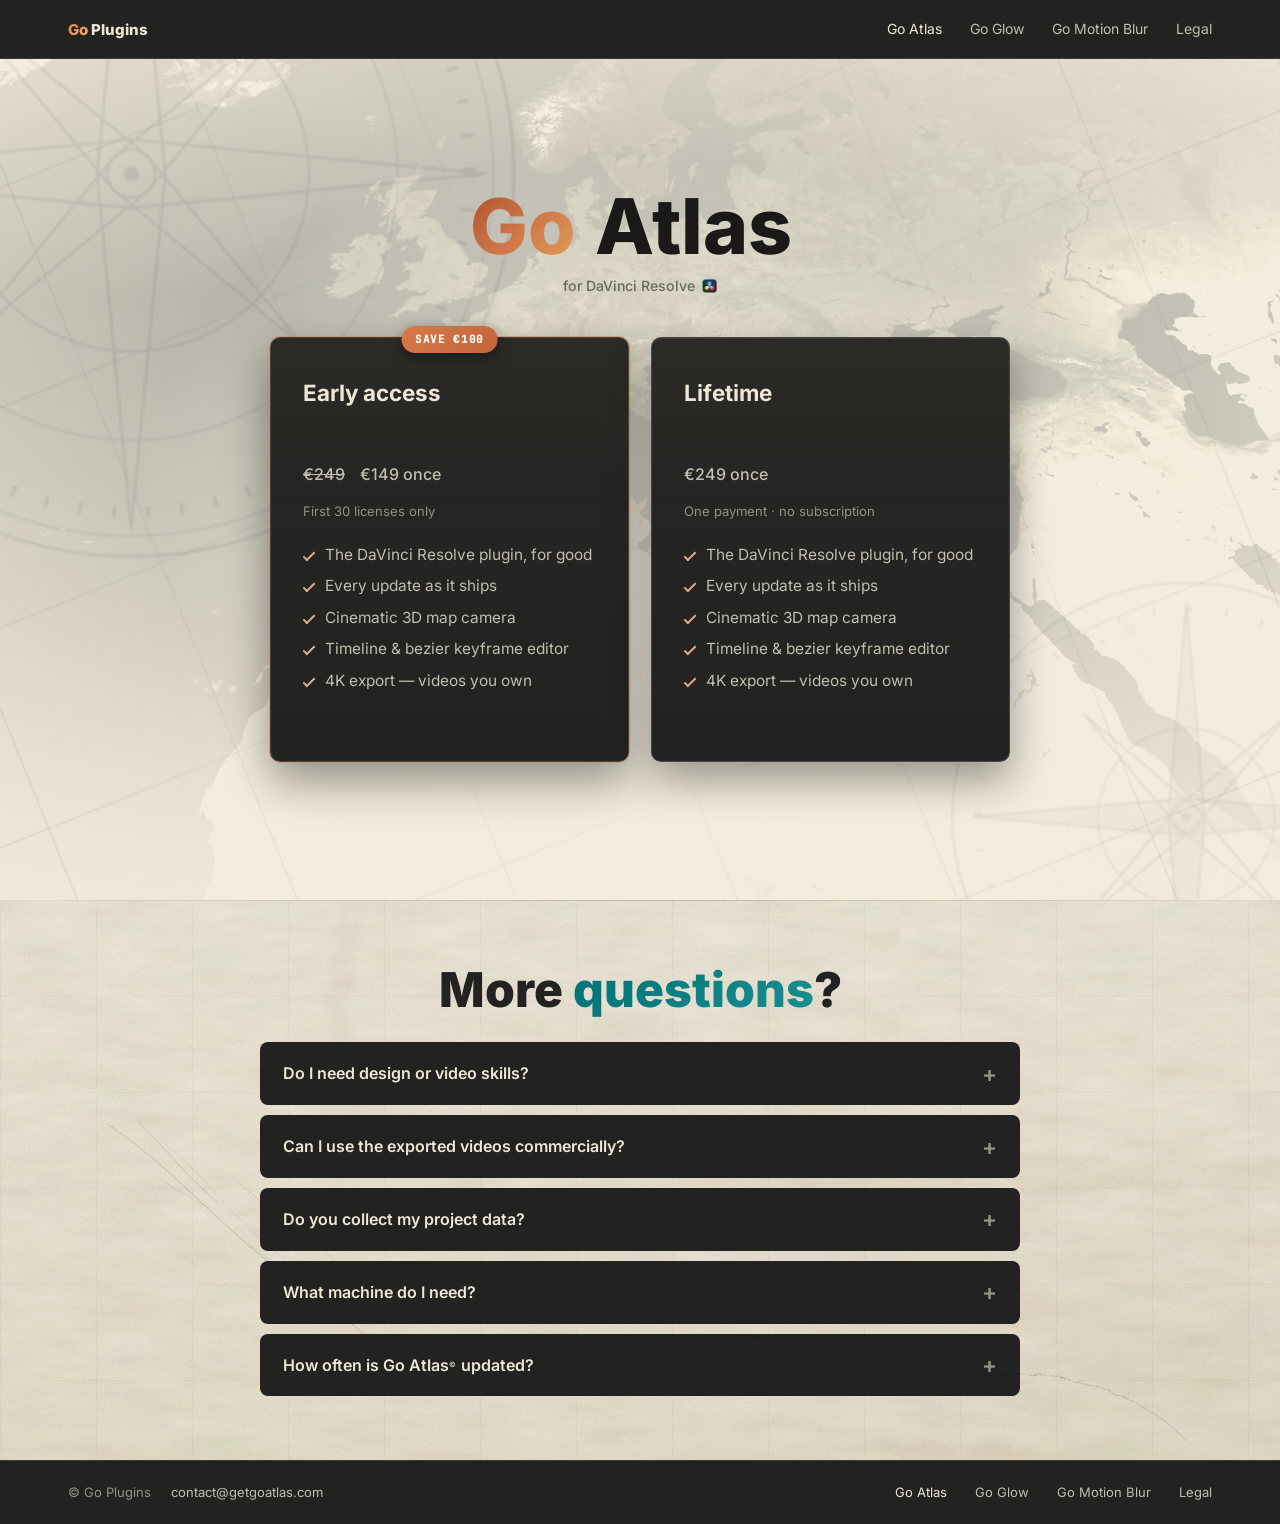
==== commit cafee5dd: "chore(site): sync landing page from the plugin repository" ====
--- a/go-atlas/index.html
+++ b/go-atlas/index.html
@@ -130,6 +130,7 @@
     <link rel="apple-touch-icon" href="assets/icone.png">
 
     <link rel="preload" href="fonts/inter-latin.woff2" as="font" type="font/woff2" crossorigin>
+    <link rel="preload" href="fonts/jetbrains-mono-latin.woff2" as="font" type="font/woff2" crossorigin>
     <link rel="stylesheet" href="fonts.css">
 
     <link rel="stylesheet" href="styles.css?v=20260629-player7">
--- a/go-atlas/fonts.css
+++ b/go-atlas/fonts.css
@@ -18,9 +18,11 @@
  * contient un caractère de sa plage, donc les inclure ne coûtait rien au visiteur — mais les
  * omettre garde le dépôt honnête sur ce qu'il embarque. 180 Ko au total.
  *
- * `font-display: swap` est conservé tel que Google le servait : le texte s'affiche
- * immédiatement dans la police de repli, puis bascule. Un titre invisible pendant trois
- * secondes est pire qu'un titre qui change de police.
+ * `font-display: block`, et non `swap` comme Google le servait. Avec `swap` le texte s'affiche
+ * d'abord dans la police de repli puis BASCULE : mesuré, chaque largeur de texte change (le
+ * menu de 14 px, le badge « SAVE », les prix), et la page sautille juste après l'ouverture.
+ * Ici les fichiers sont sur le même serveur et préchargés (`<link rel="preload">`), donc la
+ * période d'invisibilité de `block` se compte en dizaines de millisecondes, pas en secondes.
  */
 
 /* Inter — latin */
@@ -28,7 +30,7 @@
     font-family: 'Inter';
     font-style: normal;
     font-weight: 400 900;
-    font-display: swap;
+    font-display: block;
     src: url(fonts/inter-latin.woff2) format('woff2');
     unicode-range: U+0000-00FF, U+0131, U+0152-0153, U+02BB-02BC, U+02C6, U+02DA, U+02DC, U+0304, U+0308, U+0329, U+2000-206F, U+20AC, U+2122, U+2191, U+2193, U+2212, U+2215, U+FEFF, U+FFFD;
 }
@@ -38,7 +40,7 @@
     font-family: 'Inter';
     font-style: normal;
     font-weight: 400 900;
-    font-display: swap;
+    font-display: block;
     src: url(fonts/inter-latin-ext.woff2) format('woff2');
     unicode-range: U+0100-02BA, U+02BD-02C5, U+02C7-02CC, U+02CE-02D7, U+02DD-02FF, U+0304, U+0308, U+0329, U+1D00-1DBF, U+1E00-1E9F, U+1EF2-1EFF, U+2020, U+20A0-20AB, U+20AD-20C0, U+2113, U+2C60-2C7F, U+A720-A7FF;
 }
@@ -48,7 +50,7 @@
     font-family: 'JetBrains Mono';
     font-style: normal;
     font-weight: 400 500;
-    font-display: swap;
+    font-display: block;
     src: url(fonts/jetbrains-mono-latin.woff2) format('woff2');
     unicode-range: U+0000-00FF, U+0131, U+0152-0153, U+02BB-02BC, U+02C6, U+02DA, U+02DC, U+0304, U+0308, U+0329, U+2000-206F, U+20AC, U+2122, U+2191, U+2193, U+2212, U+2215, U+FEFF, U+FFFD;
 }
@@ -58,7 +60,7 @@
     font-family: 'JetBrains Mono';
     font-style: normal;
     font-weight: 400 500;
-    font-display: swap;
+    font-display: block;
     src: url(fonts/jetbrains-mono-latin-ext.woff2) format('woff2');
     unicode-range: U+0100-02BA, U+02BD-02C5, U+02C7-02CC, U+02CE-02D7, U+02DD-02FF, U+0304, U+0308, U+0329, U+1D00-1DBF, U+1E00-1E9F, U+1EF2-1EFF, U+2020, U+20A0-20AB, U+20AD-20C0, U+2113, U+2C60-2C7F, U+A720-A7FF;
 }
--- a/go-atlas/styles.css
+++ b/go-atlas/styles.css
@@ -2808,3 +2808,22 @@
 @media (max-width: 900px) {
     .legal-layout { padding-top: 40px; }
 }
+
+/* THE PRICE CARDS DO NOT MOVE OR GROW ON HOVER. They are laid out side by side and centred as a block; reaching this page from
+   the home page leaves the pointer over one of them, and a moment after load that card rose (4px for Early access, 6px for
+   Lifetime) and its shadow swelled, so it looked as if it had suddenly grown while the other stayed put. Only the border answers
+   the pointer now. */
+.pricing-card:hover {
+    transform: none;
+    box-shadow:
+        0 18px 42px rgba(0, 0, 0, 0.38),
+        inset 0 1px 0 rgba(233, 221, 200, 0.07);
+}
+.pricing-card--early:hover {
+    transform: none;
+    box-shadow: 0 18px 46px rgba(0, 0, 0, 0.42);
+}
+
+/* THE SEAT COUNT ARRIVES FROM THE NETWORK, after the page is drawn. It fades in rather than popping into the title. */
+.seats-left { animation: seats-in 0.4s ease both; }
+@keyframes seats-in { from { opacity: 0; } to { opacity: 1; } }
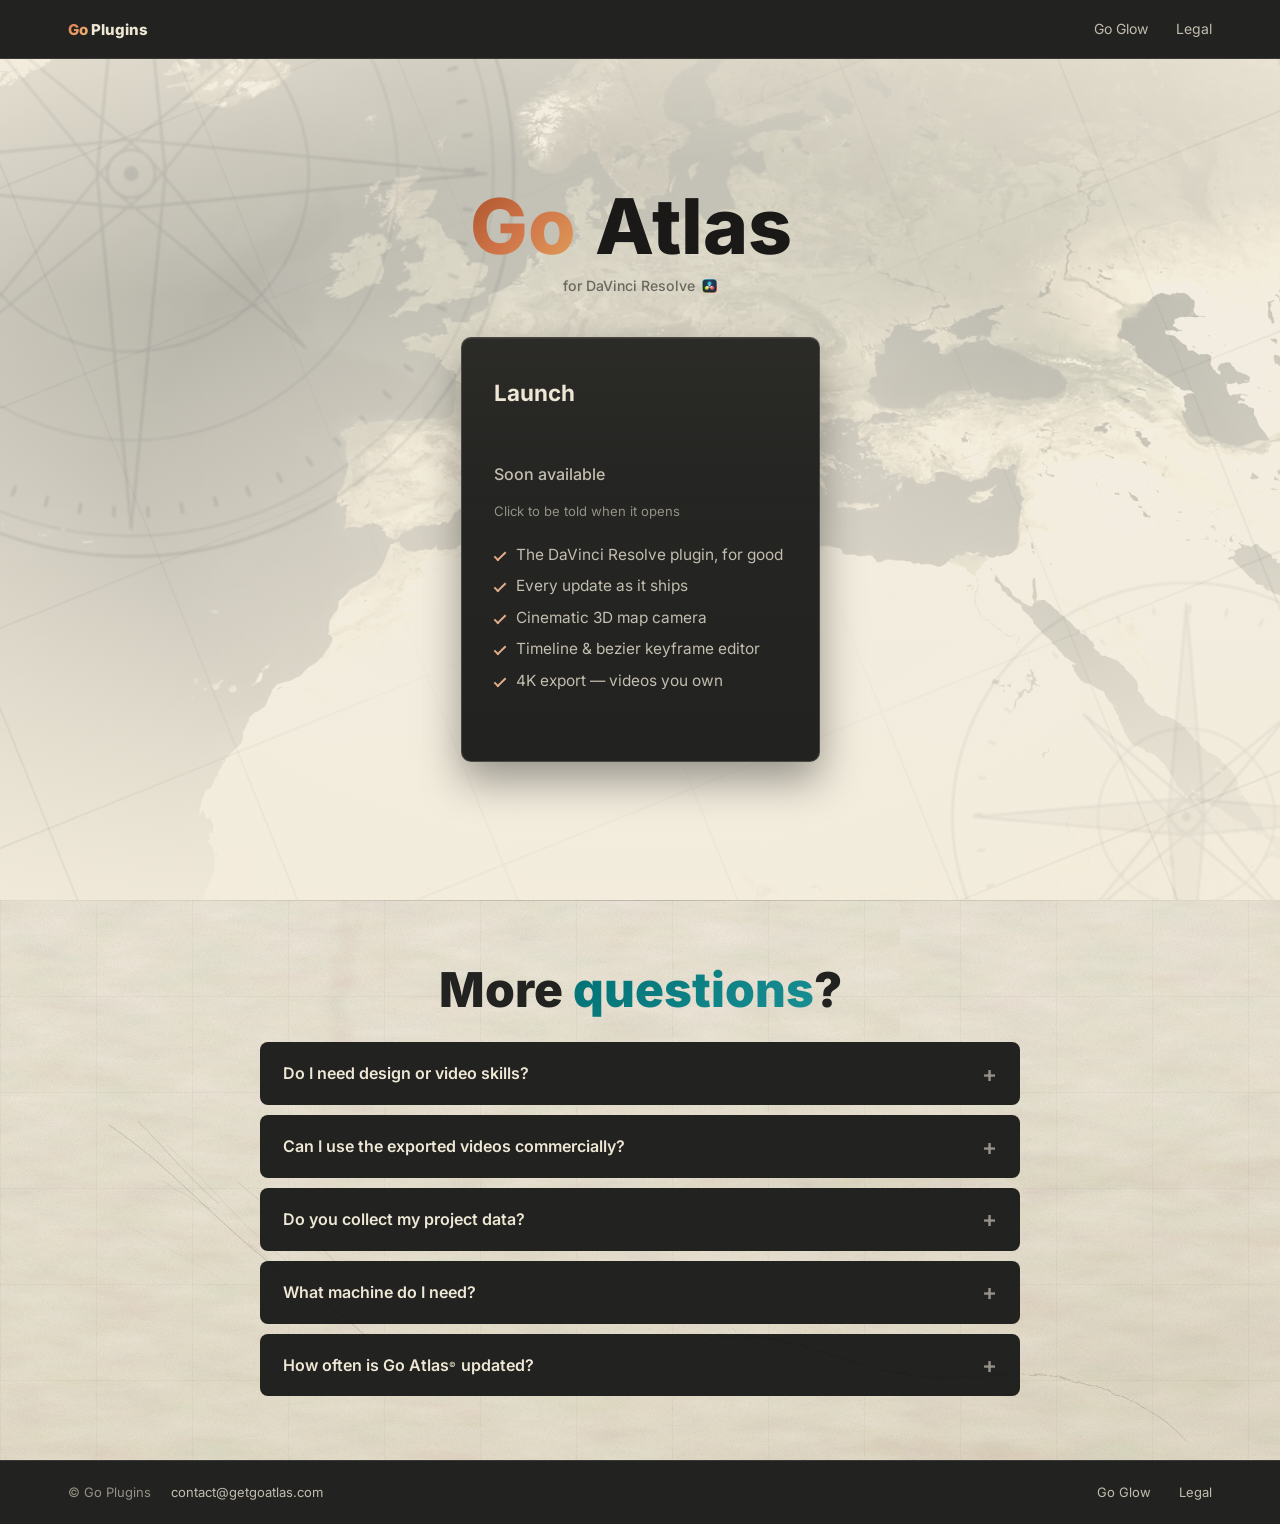
==== commit d11690f1: "chore(site): sync landing page from the plugin repository" ====
--- a/go-atlas/index.html
+++ b/go-atlas/index.html
@@ -12,6 +12,7 @@
     <meta property="og:url" content="https://getgoatlas.com/go-atlas/">
 
     <link rel="canonical" href="https://getgoatlas.com/go-atlas/">
+    <meta name="robots" content="noindex, nofollow">
 
     <!-- Structured data (JSON-LD) — helps Google + AI engines (Gemini / AI Overviews)
          understand and cite Go Atlas. Keep the FAQ answers in sync with the visible FAQ. -->
@@ -44,36 +45,7 @@
           "applicationSubCategory": "Video Editor",
           "operatingSystem": "Windows 10, Windows 11",
           "description": "Go Atlas is a native OpenFX plugin for DaVinci Resolve. Build animated maps inside your own timeline - cinematic 3D map camera, keyframes, routes and labels, 4K rendering - without leaving your project.",
-          "publisher": { "@id": "https://getgoatlas.com/go-atlas/#organization" },
-          "offers": [
-            {
-              "@type": "Offer",
-              "name": "Early Access - Lifetime",
-              "category": "one-time",
-              "price": "249",
-              "priceCurrency": "EUR",
-              "availability": "https://schema.org/LimitedAvailability",
-              "url": "https://goatlas.lemonsqueezy.com/checkout/buy/dc22a797-22cb-4081-8000-efcf7ecd5afd"
-            },
-            {
-              "@type": "Offer",
-              "name": "Monthly",
-              "category": "subscription",
-              "price": "49",
-              "priceCurrency": "EUR",
-              "availability": "https://schema.org/OutOfStock",
-              "url": "https://getgoatlas.com/go-atlas/#pricing"
-            },
-            {
-              "@type": "Offer",
-              "name": "Annual",
-              "category": "subscription",
-              "price": "360",
-              "priceCurrency": "EUR",
-              "availability": "https://schema.org/OutOfStock",
-              "url": "https://getgoatlas.com/go-atlas/#pricing"
-            }
-          ]
+          "publisher": { "@id": "https://getgoatlas.com/go-atlas/#organization" }
         },
         {
           "@type": "FAQPage",
@@ -133,7 +105,7 @@
     <link rel="preload" href="fonts/jetbrains-mono-latin.woff2" as="font" type="font/woff2" crossorigin>
     <link rel="stylesheet" href="fonts.css">
 
-    <link rel="stylesheet" href="styles.css?v=20260629-player7">
+    <link rel="stylesheet" href="styles.css?v=20260919-soon">
     <link rel="stylesheet" href="../shared/css/bars.css">
 </head>
 <body>
@@ -146,9 +118,7 @@
         <div class="gp-in">
             <a href="../index.html" class="gp-brand"><span class="go-mark">Go</span> Plugins</a>
             <nav class="gp-links" aria-label="Primary">
-                <a href="../go-atlas/index.html" aria-current="page">Go Atlas</a>
                 <a href="../go-glow/index.html">Go Glow</a>
-                <a href="../go-motion-blur/index.html">Go Motion Blur</a>
                 <a href="../go-atlas/documents/legal.html">Legal</a>
             </nav>
         </div>
@@ -177,33 +147,11 @@
                 <p class="atlas-sub">for DaVinci&nbsp;Resolve<img class="atlas-sub-logo" src="assets/DaVinci_Resolve_Studio.png" alt="DaVinci Resolve logo" width="80" height="80"></p>
             </div>
 
-            <div class="pricing-grid pricing-grid--two">
-                <a
-                    href="https://goatlas.lemonsqueezy.com/checkout/buy/dc22a797-22cb-4081-8000-efcf7ecd5afd?checkout[discount_code]=K5MJY5MA"
-                    class="pricing-card pricing-card--early"
-                    data-checkout="early"
-                >
-                    <span class="pricing-badge pricing-badge--early">Save &euro;100</span>
-                    <h3>Early access<span class="seats-left" data-seats hidden></span></h3>
-                    <div class="price"><span class="price-was" data-price-full>&euro;249</span> <span data-price-early>&euro;149</span><span> once</span></div>
-                    <p class="price-note">First 30 licenses only</p>
-                    <ul class="pricing-features">
-                        <li>The DaVinci Resolve plugin, for good</li>
-                        <li>Every update as it ships</li>
-                        <li>Cinematic 3D map camera</li>
-                        <li>Timeline &amp; bezier keyframe editor</li>
-                        <li>4K export &mdash; videos you own</li>
-                    </ul>
-                </a>
-
-                <a
-                    href="https://goatlas.lemonsqueezy.com/checkout/buy/dc22a797-22cb-4081-8000-efcf7ecd5afd"
-                    class="pricing-card"
-                    data-checkout="full"
-                >
-                    <h3>Lifetime</h3>
-                    <div class="price"><span data-price-full>&euro;249</span><span> once</span></div>
-                    <p class="price-note">One payment &middot; no subscription</p>
+            <div class="pricing-grid pricing-grid--one">
+                <a href="mailto:contact@getgoatlas.com?subject=Go%20Atlas%20launch" class="pricing-card">
+                    <h3>Launch</h3>
+                    <div class="price"><span>Soon available</span></div>
+                    <p class="price-note">Click to be told when it opens</p>
                     <ul class="pricing-features">
                         <li>The DaVinci Resolve plugin, for good</li>
                         <li>Every update as it ships</li>
@@ -314,9 +262,7 @@
                 <a href="mailto:contact@getgoatlas.com">contact@getgoatlas.com</a>
             </div>
             <nav class="gp-links" aria-label="Footer">
-                <a href="../go-atlas/index.html" aria-current="page">Go Atlas</a>
                 <a href="../go-glow/index.html">Go Glow</a>
-                <a href="../go-motion-blur/index.html">Go Motion Blur</a>
                 <a href="../go-atlas/documents/legal.html">Legal</a>
             </nav>
         </div>
--- a/go-atlas/styles.css
+++ b/go-atlas/styles.css
@@ -275,13 +275,6 @@
     color: transparent;
 }
 
-/* Hero accent "for maps." in bright teal — brightened to stay legible on the dark video. */
-.hero-title .gradient-text {
-    background: var(--grad-warm);
-    -webkit-background-clip: text;
-    background-clip: text;
-}
-
 /* Teal accent variant — alternates with copper on light sections. */
 .gradient-text--teal {
     background: var(--grad-teal);
@@ -323,158 +316,6 @@
     word-spacing: 0;
 }
 
-.section-headline--left {
-    text-align: left;
-}
-
-.section-lead {
-    color: var(--text-secondary);
-    font-size: clamp(0.96rem, 1.3vw, 1.1rem);
-    line-height: 1.55;
-    max-width: 620px;
-    margin: 0 auto;
-    text-wrap: pretty;
-}
-
-/* ===== Navigation ===== */
-.nav {
-    position: fixed;
-    top: 0;
-    width: 100%;
-    z-index: 1000;
-    padding: 12px 0;
-    background: rgba(15, 16, 14, 0.84);
-    backdrop-filter: blur(12px);
-    -webkit-backdrop-filter: blur(12px);
-    border-bottom: 1px solid rgba(233, 221, 200, 0.12);
-}
-
-.nav-inner {
-    max-width: var(--max-width);
-    margin: 0 auto;
-    padding: 0 24px;
-    display: flex;
-    align-items: center;
-    justify-content: space-between;
-    gap: 24px;
-    position: relative;
-}
-
-.nav-logo {
-    display: flex;
-    align-items: center;
-    font-weight: 800;
-    font-size: 1.05rem;
-    letter-spacing: 0;
-}
-
-.logo-img {
-    width: 32px;
-    height: 32px;
-    margin-right: 10px;
-    border-radius: 8px;
-    object-fit: cover;
-}
-
-.nav-menu {
-    display: flex;
-    align-items: center;
-    gap: 32px;
-}
-
-.nav-menu a {
-    position: relative;
-    font-size: 0.92rem;
-    color: var(--text-secondary);
-    transition: color 0.2s ease;
-}
-
-.nav-menu a:hover { color: var(--text); }
-
-.nav-toggle {
-    display: none;
-    align-items: center;
-    justify-content: center;
-    width: 40px;
-    height: 40px;
-    border-radius: 10px;
-    border: 1px solid var(--border-strong);
-    background: rgba(255,255,255,0.03);
-    color: var(--text);
-    cursor: pointer;
-}
-
-.nav-toggle .bar {
-    width: 16px;
-    height: 1.8px;
-    border-radius: 2px;
-    background: currentColor;
-    position: relative;
-}
-
-.nav-toggle .bar::before,
-.nav-toggle .bar::after {
-    content: "";
-    position: absolute;
-    left: 0;
-    width: 16px;
-    height: 1.8px;
-    border-radius: 2px;
-    background: currentColor;
-}
-
-.nav-toggle .bar::before { top: -5px; }
-.nav-toggle .bar::after { top: 5px; }
-
-/* ===== Buttons ===== */
-.btn-primary,
-.btn-ghost {
-    display: inline-flex;
-    align-items: center;
-    justify-content: center;
-    gap: 8px;
-    border-radius: 14px;
-    font-weight: 600;
-    transition: transform 0.25s ease, background 0.25s ease, border-color 0.25s ease, box-shadow 0.25s ease;
-    position: relative;
-    overflow: hidden;
-    white-space: nowrap;
-    cursor: pointer;
-    font-family: inherit;
-}
-
-/* Both hero CTAs: outline only (no fill), copper/orange border + matching copper text on the dark hero. */
-.btn-primary {
-    background: transparent;
-    color: var(--accent);
-    padding: 12px 22px;
-    border: 1px solid rgba(225, 146, 106, 0.7);
-}
-
-.btn-primary:hover {
-    transform: translateY(-2px);
-    background: rgba(225, 146, 106, 0.12);
-    border-color: rgba(225, 146, 106, 0.95);
-}
-
-.btn-ghost {
-    border: 1px solid rgba(225, 146, 106, 0.7);
-    padding: 12px 22px;
-    color: var(--accent);
-    background: transparent;
-}
-
-.btn-ghost:hover {
-    background: rgba(225, 146, 106, 0.12);
-    border-color: rgba(225, 146, 106, 0.95);
-    transform: translateY(-2px);
-}
-
-.btn-lg {
-    padding: 15px 28px;
-    font-size: 1rem;
-}
-
 /* ==========================================================
    SECTION 1 — HERO
    ========================================================== */
@@ -550,23 +391,6 @@
     -webkit-mask-image: radial-gradient(circle at 50% 48%, transparent 15%, black 60%);
 }
 
-/* Rhumb lines (loxodromes) radiating from the compass — antique portolan-chart look.
-   Conic-gradients = true straight lines from a point; thin wedges stay near-hairline. */
-.hero-rhumb {
-    position: absolute;
-    inset: 0;
-    z-index: 1;
-    pointer-events: none;
-    background:
-        /* one rose per corner — angles & spacings differ so the web looks irregular */
-        repeating-conic-gradient(from 0deg  at 9% 13%,  rgba(238, 231, 213, 0.05) 0 0.1deg, transparent 0.1deg 22.5deg),
-        repeating-conic-gradient(from 6deg  at 90% 7%,  rgba(238, 231, 213, 0.04) 0 0.1deg, transparent 0.1deg 30deg),
-        repeating-conic-gradient(from 11deg at 93% 85%, rgba(238, 231, 213, 0.03) 0 0.1deg, transparent 0.1deg 36deg),
-        repeating-conic-gradient(from 3deg  at 6% 90%,  rgba(238, 231, 213, 0.03) 0 0.1deg, transparent 0.1deg 30deg);
-    mask-image: radial-gradient(ellipse 125% 118% at 50% 45%, #000 55%, transparent 100%);
-    -webkit-mask-image: radial-gradient(ellipse 125% 118% at 50% 45%, #000 55%, transparent 100%);
-}
-
 /* Compass rose (rose des vents) watermark — signals "this is a map" at low opacity. */
 .hero-compass {
     position: absolute;
@@ -598,1091 +422,12 @@
     background: url("data:image/svg+xml;utf8,<svg xmlns='http://www.w3.org/2000/svg' viewBox='0 0 200 200' fill='none' stroke='%23eee7d5' stroke-linejoin='round'><circle cx='100' cy='100' r='90' stroke-width='0.6'/><circle cx='100' cy='100' r='80' stroke-width='3' stroke-dasharray='0.6 13.4'/><circle cx='100' cy='100' r='34' stroke-width='0.45'/><path d='M100 18 L107 100 L100 182 L93 100 Z' stroke-width='0.6' fill='%23eee7d5' fill-opacity='0.22'/><path d='M18 100 L100 107 L182 100 L100 93 Z' stroke-width='0.6' fill='%23eee7d5' fill-opacity='0.22'/><g transform='rotate(45 100 100)'><path d='M100 44 L105 100 L100 156 L95 100 Z' stroke-width='0.6'/><path d='M44 100 L100 105 L156 100 L100 95 Z' stroke-width='0.6'/></g><circle cx='100' cy='100' r='6' stroke-width='0.6'/><circle cx='100' cy='100' r='1.8' fill='%23eee7d5' stroke='none'/></svg>") no-repeat center / contain;
 }
 
-.hero-content {
-    position: relative;
-    z-index: 2;
-    /* 100%, not 94vw: the parent .hero already pads with --page-pad, and vw
-       ignores that padding — on narrow phones (~360px) 94vw is wider than the
-       parent's content box, so the box overflows and the excess lands on the
-       right, breaking the centring (.hero is flex-column, margin:auto can't
-       recover an overflowing child). 100% respects the padded content box. */
-    max-width: min(920px, 100%);
-    margin: 0 auto;
-    padding: 0 var(--page-pad);
-    display: grid;
-    justify-items: center;
-}
-
-.hero-logo {
-    display: block;
-    width: clamp(104px, 11vw, 140px);
-    height: auto;
-    aspect-ratio: 1 / 1;
-    margin: 0 auto clamp(18px, 2.4vw, 30px);
-    /* The pin puts more visual weight on the right side of the bitmap. */
-    transform: translateX(-0.12rem);
-}
-
-.hero-title {
-    width: fit-content;
-    font-size: clamp(2.1rem, 5vw, 3.9rem);
-    line-height: 1.05;
-    font-weight: 800;
-    letter-spacing: 0;
-    margin-bottom: clamp(16px, 2.2vw, 24px);
-    color: var(--text); /* "The video editor" line in eggshell on the dark hero */
-}
-
-/* Two explicit lines: "The video editor" stays on one line, "for maps." below.
-   nowrap prevents the first line from breaking; the clamp min keeps it fitting
-   small phones without horizontal overflow. */
-.hero-title-line {
-    display: block;
-    white-space: nowrap;
-}
-
-/* Optical centring: the unequal letter shapes make the two mathematically centred lines look
-   offset. Tiny opposite corrections align their visible mass with the rest of the hero. */
-.hero-title-line:first-child {
-    transform: translateX(-0.1em);
-}
-
-.hero-lead {
-    width: min(520px, 100%);
-    max-width: 520px;
-    margin: 0 auto clamp(26px, 3.2vw, 36px);
-    font-size: clamp(0.92rem, 1.05vw, 1rem);
-    color: var(--text); /* eggshell on the dark hero */
-    line-height: 1.5;
-    text-wrap: pretty;
-}
-
-.hero-cta {
-    display: flex;
-    justify-content: center;
-    gap: clamp(10px, 1.4vw, 16px);
-    flex-wrap: wrap;
-    width: min(390px, 100%);
-    margin-bottom: clamp(20px, 2.6vw, 30px);
-}
-
-.hero-cta .btn-primary,
-.hero-cta .btn-ghost {
-    flex: 1 1 0;
-    min-width: 0;
-}
-
-.hero-trust {
-    font-size: clamp(0.78rem, 1vw, 0.88rem);
-    color: var(--text-muted);
-    letter-spacing: 0.01em;
-    line-height: 1.5;
-    max-width: 540px;
-    margin: 0 auto;
-    text-wrap: balance;
-}
-
-/* ==========================================================
-   VIDEO PLACEHOLDER (reusable)
-   ========================================================== */
-.video-placeholder {
-    position: relative;
-    width: 100%;
-    border-radius: 8px;
-    background: #15130f;
-    border: 1px solid var(--evidence-border);
-    box-shadow:
-        var(--shadow-soft),
-        inset 0 0 0 1px rgba(255, 255, 255, 0.025);
-    overflow: hidden;
-    isolation: isolate;
-    cursor: pointer;
-    transition: transform 0.2s ease, border-color 0.2s ease, box-shadow 0.2s ease;
-}
-
-.video-placeholder::before {
-    content: "";
-    position: absolute;
-    inset: 0;
-    z-index: 1;
-    pointer-events: none;
-    background:
-        linear-gradient(rgba(233, 221, 200, 0.035) 1px, transparent 1px),
-        linear-gradient(90deg, rgba(233, 221, 200, 0.03) 1px, transparent 1px);
-    background-size: 36px 36px;
-    mix-blend-mode: screen;
-    opacity: 0.30;
-}
-
-.video-placeholder:hover {
-    transform: translateY(-2px);
-    border-color: rgba(233, 221, 200, 0.42);
-    box-shadow:
-        0 18px 42px rgba(0,0,0,0.46),
-        inset 0 0 0 1px rgba(233, 221, 200, 0.04);
-}
-
-.video-placeholder--16x9 { aspect-ratio: 16 / 9; }
-.video-placeholder--xl   { max-width: 1080px; margin: 0 auto; }
-.video-placeholder--sm   { max-width: 100%; }
-
-/* Editor-feel variant: ultrawide UI capture, app blue border (kept on hover). */
-.video-placeholder--wide {
-    aspect-ratio: 1920 / 950;
-    border: 1px solid var(--evidence-border);
-}
-
-.video-placeholder--kfeditor {
-    aspect-ratio: 882 / 744;
-    border: 1px solid var(--evidence-border);
-}
-
-.video-placeholder--map {
-    aspect-ratio: 882 / 744;
-    border: 1px solid var(--evidence-border);
-}
-
-/* Coming-soon placeholder — used when no video is wired yet */
-.video-placeholder--soon { cursor: default; }
-.video-placeholder--soon:hover {
-    transform: none;
-    border-color: var(--border);
-    box-shadow: var(--shadow-soft);
-}
-
-.vp-soon {
-    position: absolute;
-    inset: 0;
-    z-index: 2;
-    display: flex;
-    flex-direction: column;
-    align-items: center;
-    justify-content: center;
-    gap: 14px;
-    padding: 24px;
-    text-align: center;
-}
-
-.vp-soon-tag {
-    padding: 6px 14px;
-    border-radius: 999px;
-    border: 1px solid var(--accent);
-    color: var(--accent);
-    font-family: 'JetBrains Mono', ui-monospace, monospace;
-    font-size: 0.72rem;
-    letter-spacing: 0.08em;
-    text-transform: uppercase;
-    font-weight: 600;
-}
-
-.vp-soon p {
-    margin: 0;
-    color: var(--text-secondary);
-    font-size: 0.95rem;
-    line-height: 1.5;
-}
-
-/* Higher-specificity overrides — needed because .bento-tile:hover and
-   .video-placeholder:hover are declared later in this file. */
-.video-placeholder.video-placeholder--wide:hover {
-    border-color: var(--evidence-border);
-    transform: none;
-    box-shadow: var(--shadow-soft);
-}
-
-.bento-tile.bento-tile--full:hover {
-    transform: none;
-    border-color: var(--border);
-}
-
-/* Inner editor panels (KF editor / Map) behave like app panels:
-   keep the app-blue border, no bounce on hover. */
-.bento-tile--editor-suite .video-placeholder:hover {
-    transform: none;
-    border-color: var(--evidence-border);
-    box-shadow: var(--shadow-soft);
-}
-
-/* When a real <video> is loaded inside a placeholder */
-.video-placeholder.has-video { cursor: default; }
-.video-placeholder.has-video video {
-    position: absolute;
-    inset: 0;
-    width: 100%;
-    height: 100%;
-    object-fit: cover;
-    display: block;
-    z-index: 0;
-}
-.video-placeholder.has-video::before { display: block; }
-
-.video-placeholder[data-lightbox-video] {
-    cursor: zoom-in;
-}
-
-/* ----------------------------------------------------------------- */
-/* Full product walkthrough — user-initiated player (play + replay)  */
-/* ----------------------------------------------------------------- */
-.walkthrough {
-    position: relative;
-    width: 100%;
-    max-width: 1080px;
-    margin: 0 auto;
-    aspect-ratio: 16 / 9;
-    border-radius: 8px;
-    overflow: hidden;
-    isolation: isolate;
-    background: #15130f;
-    border: 1px solid var(--evidence-border);
-    box-shadow:
-        var(--shadow-soft),
-        inset 0 0 0 1px rgba(255, 255, 255, 0.025);
-}
-
-.walkthrough-video {
-    position: absolute;
-    inset: 0;
-    width: 100%;
-    height: 100%;
-    object-fit: cover;
-    display: block;
-    z-index: 0;
-}
-
-/* Play / replay overlays — full-frame buttons stacked on the video */
-.walkthrough-overlay {
-    position: absolute;
-    inset: 0;
-    z-index: 2;
-    display: flex;
-    flex-direction: column;
-    align-items: center;
-    justify-content: center;
-    gap: 16px;
-    margin: 0;
-    padding: 24px;
-    border: 0;
-    font: inherit;
-    cursor: pointer;
-    color: var(--text);
-    background: radial-gradient(ellipse at center,
-        rgba(0, 0, 0, 0.22) 0%,
-        rgba(0, 0, 0, 0.58) 100%);
-    transition: opacity 0.25s ease, visibility 0.25s ease;
-}
-
-.walkthrough-icon {
-    width: 78px;
-    height: 78px;
-    border-radius: 50%;
-    display: grid;
-    place-items: center;
-    color: var(--accent);
-    background: rgba(20, 19, 15, 0.55);
-    border: 1px solid var(--accent);
-    box-shadow: 0 10px 32px rgba(0, 0, 0, 0.5);
-    -webkit-backdrop-filter: blur(8px);
-    backdrop-filter: blur(8px);
-    transition: transform 0.2s ease, background 0.2s ease;
-}
-
-/* Optical centering of the play triangle */
-.walkthrough-overlay--play .walkthrough-icon { padding-left: 4px; }
-
-.walkthrough-overlay--play:hover .walkthrough-icon,
-.walkthrough-overlay--play:focus-visible .walkthrough-icon,
-.walkthrough-replay-btn:hover .walkthrough-icon,
-.walkthrough-replay-btn:focus-visible .walkthrough-icon {
-    transform: scale(1.06);
-    background: rgba(20, 19, 15, 0.78);
-}
-
-/* Replay overlay (replay button + Get Go Atlas CTA). A clean end-card frame
-   (0:47, background only) masks the video's last frame, which has its own
-   baked-in "GetGoAtlas.com" text — so there's no duplicate CTA underneath. */
-.walkthrough-overlay--replay {
-    cursor: default;
-    gap: 22px;
-    background-image:
-        linear-gradient(rgba(0, 0, 0, 0.42), rgba(0, 0, 0, 0.42)),
-        url("assets/Walkthrough-endcard.jpg");
-    background-size: cover;
-    background-position: center;
-    background-repeat: no-repeat;
-}
-.walkthrough-replay-btn {
-    display: flex;
-    flex-direction: column;
-    align-items: center;
-    gap: 14px;
-    margin: 0;
-    padding: 0;
-    border: 0;
-    background: transparent;
-    color: var(--text);
-    font: inherit;
-    cursor: pointer;
-}
-.walkthrough-cta { pointer-events: auto; }
-
-.walkthrough-label {
-    font-family: 'JetBrains Mono', ui-monospace, monospace;
-    font-size: 0.8rem;
-    letter-spacing: 0.06em;
-    text-transform: uppercase;
-    font-weight: 600;
-    color: var(--text);
-    text-shadow: 0 1px 8px rgba(0, 0, 0, 0.6);
-}
-
-/* Replay is hidden until the video reaches the end */
-.walkthrough-overlay--replay {
-    opacity: 0;
-    visibility: hidden;
-    pointer-events: none;
-}
-
-/* Once playback has started, hide the big center play overlay */
-.walkthrough.is-started .walkthrough-overlay--play {
-    opacity: 0;
-    visibility: hidden;
-    pointer-events: none;
-}
-
-/* On end, surface the replay overlay */
-.walkthrough.is-ended .walkthrough-overlay--replay {
-    opacity: 1;
-    visibility: visible;
-    pointer-events: auto;
-}
-
-/* ---- YouTube-style custom control bar ---- */
-.wt-controls {
-    position: absolute;
-    left: 0;
-    right: 0;
-    bottom: 0;
-    z-index: 3;
-    padding: 26px 10px 4px;
-    display: flex;
-    flex-direction: column;
-    gap: 0;
-    opacity: 0;
-    visibility: hidden;
-    pointer-events: none;
-    transition: opacity 0.2s ease, visibility 0.2s ease;
-    background: linear-gradient(to top,
-        rgba(0, 0, 0, 0.72) 0%,
-        rgba(0, 0, 0, 0.34) 46%,
-        transparent 100%);
-    font-family: 'Inter', system-ui, sans-serif;
-}
-
-/* Visible once started — hidden again only while playing AND idle / ended */
-.walkthrough.is-started .wt-controls {
-    opacity: 1;
-    visibility: visible;
-    pointer-events: auto;
-}
-.walkthrough.is-started.is-playing.is-idle .wt-controls,
-.walkthrough.is-ended .wt-controls {
-    opacity: 0;
-    visibility: hidden;
-    pointer-events: none;
-}
-.walkthrough.is-started.is-playing.is-idle { cursor: none; }
-
-/* Progress / seek bar */
-.wt-progress {
-    position: relative;
-    height: 16px;
-    display: flex;
-    align-items: center;
-    cursor: pointer;
-    touch-action: none;
-}
-.wt-progress:focus-visible { outline: none; }
-.wt-progress-track {
-    position: relative;
-    width: 100%;
-    height: 3px;
-    border-radius: 2px;
-    background: rgba(255, 255, 255, 0.28);
-    transition: height 0.1s ease;
-}
-.wt-progress:hover .wt-progress-track,
-.wt-progress:focus-visible .wt-progress-track,
-.walkthrough.is-scrubbing .wt-progress-track { height: 5px; }
-.wt-progress-buffered,
-.wt-progress-played {
-    position: absolute;
-    left: 0;
-    top: 0;
-    bottom: 0;
-    width: 0;
-    border-radius: 2px;
-}
-.wt-progress-buffered { background: rgba(255, 255, 255, 0.4); }
-.wt-progress-played { background: var(--accent); }
-.wt-progress-thumb {
-    position: absolute;
-    top: 50%;
-    left: 0;
-    width: 11px;
-    height: 11px;
-    border-radius: 50%;
-    background: var(--accent);
-    transform: translate(-50%, -50%) scale(0);
-    transition: transform 0.1s ease;
-    box-shadow: 0 0 3px rgba(0, 0, 0, 0.55);
-    pointer-events: none;
-}
-.wt-progress:hover .wt-progress-thumb,
-.wt-progress:focus-visible .wt-progress-thumb,
-.walkthrough.is-scrubbing .wt-progress-thumb { transform: translate(-50%, -50%) scale(1); }
-
-/* Button row */
-.wt-controls-row {
-    display: flex;
-    align-items: center;
-    justify-content: space-between;
-    gap: 6px;
-    height: 34px;
-}
-.wt-controls-left,
-.wt-controls-right {
-    display: flex;
-    align-items: center;
-    gap: 1px;
-}
-.wt-btn {
-    display: inline-grid;
-    place-items: center;
-    width: 32px;
-    height: 32px;
-    padding: 0;
-    border: 0;
-    background: transparent;
-    color: #fff;
-    cursor: pointer;
-    border-radius: 5px;
-    opacity: 0.9;
-    transition: opacity 0.15s ease, background 0.15s ease;
-}
-.wt-btn:hover { opacity: 1; background: rgba(255, 255, 255, 0.14); }
-.wt-btn svg { width: 18px; height: 18px; }
-
-/* Icon state swaps — exactly one icon visible per button.
-   These class rules must out-specify nothing else; do NOT reintroduce
-   a `.wt-btn svg { display: ... }` rule (it would override these). */
-.wt-ic-play,
-.wt-ic-volume,
-.wt-ic-enter { display: block; }
-.wt-ic-pause,
-.wt-ic-muted,
-.wt-ic-exit { display: none; }
-.walkthrough.is-playing .wt-play .wt-ic-play { display: none; }
-.walkthrough.is-playing .wt-play .wt-ic-pause { display: block; }
-.walkthrough.is-muted .wt-mute .wt-ic-volume { display: none; }
-.walkthrough.is-muted .wt-mute .wt-ic-muted { display: block; }
-.walkthrough.is-fullscreen .wt-fullscreen .wt-ic-enter { display: none; }
-.walkthrough.is-fullscreen .wt-fullscreen .wt-ic-exit { display: block; }
-
-/* Volume (slider expands on hover, YouTube-style) */
-.wt-volume { display: flex; align-items: center; }
-.wt-volume-slider {
-    width: 0;
-    opacity: 0;
-    height: 4px;
-    margin: 0 2px;
-    -webkit-appearance: none;
-    appearance: none;
-    background: linear-gradient(to right,
-        #fff var(--vol, 100%),
-        rgba(255, 255, 255, 0.32) var(--vol, 100%));
-    border-radius: 2px;
-    cursor: pointer;
-    vertical-align: middle;
-    transition: width 0.18s ease, opacity 0.18s ease;
-}
-.wt-volume:hover .wt-volume-slider,
-.wt-volume:focus-within .wt-volume-slider {
-    width: 64px;
-    opacity: 1;
-    margin-right: 5px;
-}
-.wt-volume-slider::-webkit-slider-thumb {
-    -webkit-appearance: none;
-    width: 11px;
-    height: 11px;
-    border-radius: 50%;
-    background: #fff;
-    cursor: pointer;
-}
-.wt-volume-slider::-moz-range-thumb {
-    width: 11px;
-    height: 11px;
-    border: 0;
-    border-radius: 50%;
-    background: #fff;
-    cursor: pointer;
-}
-
-/* Time readout */
-.wt-time {
-    color: #fff;
-    font-size: 0.66rem;
-    font-weight: 500;
-    font-variant-numeric: tabular-nums;
-    padding: 0 5px;
-    white-space: nowrap;
-    user-select: none;
-}
-
-/* Fullscreen: fill the screen, letterbox instead of cropping */
-.walkthrough:fullscreen {
-    max-width: none;
-    width: 100vw;
-    height: 100vh;
-    aspect-ratio: auto;
-    border: 0;
-    border-radius: 0;
-    background: #000;
-}
-.walkthrough:-webkit-full-screen {
-    max-width: none;
-    width: 100vw;
-    height: 100vh;
-    border: 0;
-    border-radius: 0;
-    background: #000;
-}
-.walkthrough:fullscreen .walkthrough-video,
-.walkthrough:-webkit-full-screen .walkthrough-video { object-fit: contain; }
-
-.vp-label {
-    position: absolute;
-    top: 14px;
-    left: 14px;
-    z-index: 2;
-    padding: 5px 10px;
-    border-radius: 999px;
-    background: rgba(17, 16, 14, 0.86);
-    border: 1px solid rgba(233, 221, 200, 0.16);
-    font-family: 'JetBrains Mono', ui-monospace, monospace;
-    font-size: 0.72rem;
-    letter-spacing: 0.04em;
-    color: var(--paper);
-    text-transform: uppercase;
-}
-
-
-.vp-play {
-    position: absolute;
-    top: 50%;
-    left: 50%;
-    transform: translate(-50%, -50%);
-    z-index: 2;
-    width: 56px;
-    height: 56px;
-    border-radius: 999px;
-    border: 1px solid rgba(255,255,255,0.20);
-    background: rgba(232, 184, 116, 0.10);
-    color: #ffffff;
-    display: flex;
-    align-items: center;
-    justify-content: center;
-    cursor: pointer;
-    transition: transform 0.2s ease, background 0.2s ease, border-color 0.2s ease;
-}
-
-.vp-play:hover {
-    transform: translate(-50%, -50%) scale(1.06);
-    background: var(--accent);
-    border-color: var(--accent-2);
-}
-.vp-play--lg { width: 84px; height: 84px; }
-.vp-play svg { margin-left: 3px; }
-
-.vp-chapters {
-    position: absolute;
-    bottom: 16px;
-    left: 50%;
-    transform: translateX(-50%);
-    z-index: 2;
-    display: flex;
-    gap: 8px;
-    font-family: 'JetBrains Mono', ui-monospace, monospace;
-    font-size: 0.7rem;
-    color: var(--text-secondary);
-    letter-spacing: 0.04em;
-}
-
-.vp-chapters span {
-    padding: 4px 10px;
-    background: rgba(17, 16, 14, 0.88);
-    border: 1px solid rgba(233, 221, 200, 0.16);
-    border-left: 2px solid var(--accent);
-    border-radius: 4px;
-}
-
-/* Recording brief — collapsed by default, founder reads it locally */
-.recording-brief {
-    margin-top: 14px;
-    border: 1px dashed rgba(255,255,255,0.12);
-    border-radius: 10px;
-    background: rgba(255,255,255,0.015);
-    font-size: 0.85rem;
-    color: var(--text-secondary);
-}
-
-.recording-brief summary {
-    list-style: none;
-    cursor: pointer;
-    padding: 8px 12px;
-    color: var(--text-muted);
-    font-family: 'JetBrains Mono', ui-monospace, monospace;
-    font-size: 0.74rem;
-    letter-spacing: 0.04em;
-    text-transform: uppercase;
-    user-select: none;
-}
-
-.recording-brief summary::-webkit-details-marker { display: none; }
-.recording-brief summary::before {
-    content: "▸ ";
-    display: inline-block;
-    margin-right: 6px;
-    transition: transform 0.2s ease;
-}
-
-.recording-brief[open] summary::before { content: "▾ "; }
-
-.recording-brief[open] {
-    background: rgba(17, 16, 14, 0.72);
-    border-color: rgba(233, 221, 200, 0.18);
-    border-style: solid;
-}
-
-.recording-brief ul,
-.recording-brief ol,
-.recording-brief .brief-block {
-    padding: 0 16px 14px 32px;
-}
-
-.recording-brief li,
-.recording-brief p {
-    margin-bottom: 6px;
-    line-height: 1.55;
-}
-
-.recording-brief .brief-block { padding: 4px 16px 14px 16px; }
-.recording-brief code {
-    font-family: 'JetBrains Mono', ui-monospace, monospace;
-    font-size: 0.82rem;
-    color: var(--accent-2);
-    background: rgba(233, 221, 200, 0.08);
-    padding: 1px 6px;
-    border-radius: 4px;
-}
-
-.recording-brief--center {
-    max-width: 760px;
-    margin: 22px auto 0;
-}
-
-.recording-brief--corner {
-    position: absolute;
-    bottom: 8px;
-    left: 8px;
-    margin: 0;
-    background: rgba(0,0,0,0.55);
-}
-
-/* ==========================================================
-   SECTION 2 — ESSENCE (problem + demo + outputs/audiences)
-   ========================================================== */
-/* Tighter top padding than the default section — pulls the headline up
-   closer to the hero (was clamp(56px, 7vw, 96px)). */
-.essence {
-    padding-top: clamp(28px, 3.5vw, 52px);
-}
-
-.essence .section-intro {
-    /* Wider so 1st sentence wraps to 2 long lines, 2nd to 1 short → funnel shape */
-    max-width: min(1080px, 94vw);
-    margin-bottom: var(--space-block-y);
-}
-
-/* "Maps, countries, 3D cameras…" lead in deep copper (readable orange on eggshell). */
-.essence .section-lead {
-    color: var(--accent-deep);
-}
-
-.demo-stage {
-    max-width: min(1100px, 100%);
-    margin: 0 auto var(--space-block-y);
-}
-
-.outputs-grid {
-    max-width: var(--max-width);
-    margin: 0 auto;
-    display: grid;
-    grid-template-columns: repeat(3, 1fr);
-    gap: clamp(20px, 2.4vw, 28px);
-}
-
-.output-card {
-    display: flex;
-    flex-direction: column;
-}
-
-.output-audience {
-    display: inline-block;
-    margin: 0 0 12px;
-    padding: 4px 10px;
-    border-radius: 4px;
-    background: rgba(233, 221, 200, 0.055);
-    border: 1px solid rgba(233, 221, 200, 0.16);
-    font-family: 'JetBrains Mono', ui-monospace, monospace;
-    font-size: 0.7rem;
-    letter-spacing: 0.08em;
-    text-transform: uppercase;
-    color: var(--teal);
-    align-self: flex-start;
-}
-
-.output-card h3 {
-    font-size: 1.2rem;
-    letter-spacing: 0;
-    margin: 16px 0 8px;
-    color: var(--teal);
-}
-
-.output-card p {
-    color: var(--accent-deep);
-    font-size: 0.96rem;
-}
-
-.output-label-mobile,
-.output-title-mobile {
-    display: none;
-}
-
-.video-lightbox {
-    position: fixed;
-    inset: 0;
-    z-index: 3000;
-    display: none;
-    align-items: center;
-    justify-content: center;
-    padding: clamp(14px, 3vw, 34px);
-    background: rgba(8, 9, 9, 0.94);
-    backdrop-filter: blur(10px);
-}
-
-.video-lightbox.is-open {
-    display: flex;
-}
-
-.video-lightbox video {
-    width: min(100%, 1280px);
-    max-height: min(86vh, 760px);
-    border-radius: 10px;
-    border: 1px solid var(--evidence-border);
-    background: #000;
-    box-shadow: 0 30px 90px rgba(0, 0, 0, 0.72);
-}
-
-.video-lightbox-close {
-    position: fixed;
-    top: max(14px, env(safe-area-inset-top));
-    right: max(14px, env(safe-area-inset-right));
-    z-index: 1;
-    width: 42px;
-    height: 42px;
-    border: 1px solid rgba(244, 186, 110, 0.24);
-    border-radius: 999px;
-    background: rgba(17, 16, 14, 0.92);
-    color: #fff;
-    font-size: 1.7rem;
-    line-height: 1;
-    cursor: pointer;
-}
-
-/* ==========================================================
-   SECTION 3 — FEATURE BENTO
-   ========================================================== */
-main > section.bento {
-    --text: #f0e8da;
-    --text-secondary: #b7aa94;
-    --text-muted: #7f7464;
-    --border: rgba(233, 221, 200, 0.14);
-    --border-strong: rgba(233, 221, 200, 0.28);
-    padding-top: clamp(18px, 2.6vw, 32px);
-    padding-bottom: clamp(24px, 3vw, 40px);
-    z-index: 30;
-    color: var(--text);
-    background:
-        linear-gradient(rgba(26, 144, 148, 0.13) 0 1px, rgba(26, 144, 148, 0.055) 1px 3px, rgba(26, 144, 148, 0.022) 3px 7px, transparent 7px 100%),
-        linear-gradient(90deg, rgba(26, 144, 148, 0.125) 0 1px, rgba(26, 144, 148, 0.052) 1px 3px, rgba(26, 144, 148, 0.020) 3px 7px, transparent 7px 100%),
-        linear-gradient(180deg, #070808 0%, #050606 48%, #020202 100%);
-    background-size: 220px 220px, 220px 220px, auto;
-    background-repeat: repeat, repeat, no-repeat;
-    background-blend-mode: screen, screen, normal;
-    overflow: hidden;
-    box-shadow:
-        inset 0 1px 0 rgba(233, 221, 200, 0.08),
-        inset 0 -1px 0 rgba(233, 221, 200, 0.10);
-}
-
-main > section.bento::before {
-    content: "";
-    position: absolute;
-    top: 0;
-    left: max(var(--page-pad), calc((100% - var(--max-width)) / 2));
-    right: max(var(--page-pad), calc((100% - var(--max-width)) / 2));
-    height: 1px;
-    background: linear-gradient(90deg, transparent, rgba(233, 221, 200, 0.20), transparent);
-    pointer-events: none;
-    z-index: 1;
-}
-
-main > section.bento::after {
-    content: "";
-    position: absolute;
-    inset: 0;
-    z-index: 0;
-    pointer-events: none;
-    background:
-        url("data:image/svg+xml;utf8,<svg xmlns='http://www.w3.org/2000/svg' width='137' height='149' viewBox='0 0 137 149'><filter id='light'><feTurbulence type='fractalNoise' baseFrequency='1.95 1.58' numOctaves='3' seed='211' stitchTiles='stitch' result='n'/><feColorMatrix in='n' type='matrix' values='0 0 0 0 0.76 0 0 0 0 0.80 0 0 0 0 0.82 0.62 0.62 0.62 0 -1.08'/></filter><rect width='137' height='149' filter='url(%23light)' opacity='1'/></svg>"),
-        url("data:image/svg+xml;utf8,<svg xmlns='http://www.w3.org/2000/svg' width='211' height='197' viewBox='0 0 211 197'><filter id='mid'><feTurbulence type='fractalNoise' baseFrequency='1.08 0.96' numOctaves='4' seed='57' stitchTiles='stitch' result='n'/><feColorMatrix in='n' type='matrix' values='0 0 0 0 0.58 0 0 0 0 0.64 0 0 0 0 0.66 0.34 0.34 0.34 0 -0.50'/></filter><rect width='211' height='197' filter='url(%23mid)' opacity='1'/></svg>"),
-        url("data:image/svg+xml;utf8,<svg xmlns='http://www.w3.org/2000/svg' width='347' height='313' viewBox='0 0 347 313'><filter id='dark'><feTurbulence type='fractalNoise' baseFrequency='0.78 0.64' numOctaves='3' seed='148' stitchTiles='stitch'/><feColorMatrix type='saturate' values='0'/><feComponentTransfer><feFuncR type='table' tableValues='0 0'/><feFuncG type='table' tableValues='0 0'/><feFuncB type='table' tableValues='0 0'/><feFuncA type='table' tableValues='0 0.18'/></feComponentTransfer></filter><rect width='347' height='313' filter='url(%23dark)' opacity='1'/></svg>"),
-        linear-gradient(180deg, rgba(0, 0, 0, 0.46), rgba(0, 0, 0, 0.20) 42%, rgba(0, 0, 0, 0.58));
-    background-size: 137px 149px, 211px 197px, 347px 313px, auto;
-    background-position: 0 0, 43px 17px, -29px 71px, 0 0;
-    background-repeat: repeat, repeat, repeat, no-repeat;
-    mix-blend-mode: normal;
-    opacity: 1;
-}
-
-main > section.bento .section-intro {
-    margin-bottom: clamp(12px, 1.5vw, 18px);
-}
-
-main > section.bento .section-headline {
-    font-size: clamp(1.55rem, 3vw, 2.35rem);
-    margin-bottom: 10px;
-    color: var(--paper); /* eggshell #eee7d5 (bento --text is #f0e8da, slightly off) */
-}
-
-main > section.bento .section-lead {
-    font-size: clamp(0.9rem, 1.1vw, 1rem);
-    color: var(--text-secondary);
-}
-
-.bento-grid {
-    /* Width = as large as the screen allows. The calc() keeps the suite fitting
-       in the viewport height (no scroll): divisor = the suite's height/width
-       ratio (~0.64 now that the vertical Menu panel widened the block; was 0.96
-       before). 0.68 is slightly conservative so it never overflows vertically. */
-    max-width: min(1800px, 94vw, calc((100vh - 240px) / 0.68));
-    margin: 0 auto;
-    display: grid;
-    grid-template-columns: repeat(6, 1fr);
-    grid-auto-rows: minmax(240px, auto);
-    gap: clamp(10px, 1vw, 14px);
-}
-
-/* Span modifiers — mirror the actual app's panel layout */
-.bento-tile--full       { grid-column: span 6; }
-.bento-tile--two-thirds { grid-column: span 4; }
-.bento-tile--half       { grid-column: span 3; }
-.bento-tile--third      { grid-column: span 2; }
-
-/* Caption overlay — bottom-anchored scrim revealed on hover.
-   Pill + description form ONE left-aligned group at the bottom-left, so the
-   eyebrow and the text read as a single block (no corner/centre split). */
-.vp-overlay-caption {
-    position: absolute;
-    inset: 0;
-    z-index: 2;
-    display: flex;
-    flex-direction: column;
-    align-items: flex-start;
-    justify-content: flex-end;
-    gap: clamp(8px, 0.9vw, 12px);
-    padding: clamp(16px, 2.2vw, 30px);
-    background: linear-gradient(to top,
-        rgba(12, 12, 10, 0.96) 0%,
-        rgba(12, 12, 10, 0.88) 26%,
-        rgba(12, 12, 10, 0.52) 58%,
-        rgba(12, 12, 10, 0.00) 100%);
-    pointer-events: none;
-    opacity: 0;
-    transition: opacity 0.3s ease;
-    text-align: left;
-}
-
-.video-placeholder:hover .vp-overlay-caption {
-    opacity: 1;
-}
-
-.bento-tile .vp-overlay-caption p,
-.vp-overlay-caption p {
-    margin: 0;
-    color: var(--paper);
-    font-size: clamp(0.74rem, 0.9vw, 0.86rem);
-    line-height: 1.5;
-    max-width: 46ch;
-    text-wrap: pretty;
-    text-align: left;
-    text-shadow: 0 1px 10px rgba(0, 0, 0, 0.5);
-}
-
-.vp-overlay-caption .output-audience {
-    position: static;
-    align-self: flex-start;
-    margin: 0;
-    padding: 4px 10px;
-    background: rgba(233, 221, 200, 0.10);
-    border-color: rgba(233, 221, 200, 0.24);
-    color: var(--accent-bright);
-    font-size: clamp(0.58rem, 0.68vw, 0.68rem);
-}
-
-.bento-tile {
-    --text: #eee7d5;
-    --text-secondary: #c2bdae;
-    --text-muted: #949186;
-    padding: clamp(12px, 1.4vw, 16px);
-    border-radius: 10px;
-    background:
-        linear-gradient(180deg, rgba(233, 221, 200, 0.028), transparent 48%),
-        #14120f;
-    border: 1px solid var(--border);
-    display: flex;
-    flex-direction: column;
-    gap: 16px;
-    transition: transform 0.28s ease, border-color 0.28s ease;
-}
-
-.bento-tile:hover {
-    transform: translateY(-4px);
-    border-color: rgba(233, 221, 200, 0.24);
-}
-
-/* Text-only bento tile (no media). Slightly larger headline for visual weight. */
-.bento-tile--text {
-    justify-content: center;
-    padding: clamp(22px, 2.4vw, 30px);
-}
-
-.bento-tile--text h3 {
-    font-size: clamp(1.15rem, 1.6vw, 1.3rem);
-    margin-bottom: 10px;
-}
-
-.bento-tile--text p {
-    line-height: 1.55;
-}
-
-.bento-tile h3 {
-    font-size: 1.1rem;
-    letter-spacing: 0;
-    margin-bottom: 6px;
-}
-
-.bento-tile p {
-    color: var(--text-secondary);
-    font-size: 0.94rem;
-}
-
-.bento-tile--editor-suite {
-    display: grid;
-    /* Menu column = 30%, NO max cap: at this width the full-height menu box lands
-       on the video's 350:744 ratio, so object-fit: cover neither crops nor gaps.
-       (A px cap here used to crush it on wide screens → the cropped tabs.) */
-    grid-template-columns: minmax(0, 1fr) 30%;
-    gap: clamp(10px, 1vw, 14px);
-    align-items: stretch;
-}
-
-/* Left side of the interface suite: the KF-editor/Map row + the Timeline,
-   stacked. The Menu lives in the right column (see --menu below). */
-.bento-editor-main {
-    display: flex;
-    flex-direction: column;
-    gap: clamp(10px, 1vw, 14px);
-    min-width: 0;
-}
-
-/* Menu = vertical side panel (350×744) spanning the full height of the suite,
-   mirroring the app's right-hand panel. The video fills via object-fit: cover;
-   ~30% width keeps the crop near-zero at the resulting height. */
-/* Menu = vertical side panel, stretched to the full suite height so the KF-editor,
-   Map, Timeline and Menu together form one clean rectangle (left = KF/Map stacked
-   on the Timeline; right = Menu, same top & bottom edges). At the 30% column width
-   its box ≈ the video's 350:744 ratio, so object-fit: cover fills it with no
-   visible crop. */
-.video-placeholder--menu {
-    height: 100%;
-}
-
-.bento-editor-row {
-    display: grid;
-    grid-template-columns: repeat(2, minmax(0, 1fr));
-    gap: clamp(10px, 1vw, 14px);
-}
-
-.bento-text { margin-top: auto; }
-/* In text-only tiles, the pill + text group sits naturally — don't push text to bottom. */
-.bento-tile--text .bento-text { margin-top: 0; }
-
-.video-placeholder--bento { aspect-ratio: 16 / 9; }
-
-/* ==========================================================
-   SECTION 4 — PRICING
-   ========================================================== */
-
-.pricing {
-    overflow-x: clip;
-    /* Balance the section vertically — trim the top air, keep room below. */
-    padding-top: clamp(32px, 4vw, 56px);
-    padding-bottom: clamp(56px, 7vw, 96px);
-}
-
-/* White band for the pricing section. The cream paper texture comes from
-   `main > section:not(.hero)` (specificity 0,1,2), so a bare `.pricing` (0,1,0)
-   would be silently overridden — match the same prefix to win cleanly. */
-main > section:not(.hero).pricing {
-    background: #ffffff;
-}
-
-.pricing .section-intro {
-    margin-bottom: clamp(14px, 1.5vw, 22px);
-}
-
-/* "No Hidden Costs." — the light headline gradient is illegible on white, so
-   switch this one to the saturated amber buy-CTA gradient (on-brand, draws the
-   eye to the value line). Scoped to pricing: the hero keeps the light gradient
-   on its dark background. */
-.pricing .gradient-text {
-    background: var(--grad-warm-deep);
-    -webkit-background-clip: text;
-    background-clip: text;
-}
-
 /* Uniform dark ink (#222220) on the essence + pricing + FAQ headlines, matching
    the pricing-card base. Gradient/teal accent spans inside keep their own fill. */
 .essence .section-headline,
 .pricing .section-headline,
 .close .section-headline {
     color: #222220;
-}
-
-.pricing::after {
-    display: none;
 }
 
 .pricing-grid {
@@ -1699,13 +444,10 @@
     grid-template-columns: repeat(2, 1fr);
 }
 
-.price-context {
-    font-size: 0.78rem;
-    color: var(--text-muted);
-    line-height: 1.45;
-    margin: 0 0 14px;
-    font-style: italic;
-    opacity: 0.85;
+/* One card, as wide as one of the two above. */
+.pricing-grid--one {
+    max-width: calc((740px - 22px) / 2);
+    grid-template-columns: 1fr;
 }
 
 .pricing-badge {
@@ -1757,8 +499,6 @@
         inset 0 1px 0 rgba(233, 221, 200, 0.10);
 }
 
-.pricing-link { color: inherit; }
-
 .pricing-card h3 {
     /* Title inherited the page's dark global --text and vanished on the dark
        card. Pin it to the card's local light --text (mirrors the app license
@@ -1825,16 +565,6 @@
     transform: rotate(-45deg);
 }
 
-/* .pricing-card--featured kept as a hook for the Annual badge spacing (see mobile rules);
-   visually identical to the base card now that both share the premium design. */
-
-.pricing-footnote {
-    text-align: center;
-    margin-top: 28px;
-    font-size: 0.86rem;
-    color: var(--text-muted);
-}
-
 @keyframes pricing-swipe-cue {
     0%, 100% { background-position: 10px 50%, 0 0; }
     50% { background-position: 58px 50%, 0 0; }
@@ -1851,8 +581,6 @@
 .close .section-intro {
     margin-bottom: clamp(20px, 2vw, 28px);
 }
-
-.close .final-cta-inner { margin-top: var(--space-block-y); text-align: center; }
 
 /* Specs compatibility table — refined Apple/Linear-style */
 .specs-table-wrap {
@@ -2023,92 +751,6 @@
     line-height: 1.55;
 }
 
-/* Final CTA inside .close */
-.final-cta-inner {
-    position: relative;
-    z-index: 1;
-    max-width: 820px;
-    margin: 64px auto 0;
-}
-
-.final-cta-title {
-    font-size: clamp(2.4rem, 5vw, 3.8rem);
-    line-height: 1.02;
-    font-weight: 800;
-    letter-spacing: 0;
-    margin-bottom: 18px;
-    background: linear-gradient(180deg, #efe7da 0%, #e1926a 100%);
-    -webkit-background-clip: text;
-    background-clip: text;
-    -webkit-text-fill-color: transparent;
-    color: transparent;
-}
-
-.final-cta-title em {
-    font-style: normal;
-    color: var(--accent);
-}
-
-.final-cta-sub {
-    color: var(--text-secondary);
-    font-size: 1.05rem;
-    margin-bottom: 32px;
-}
-
-/* ==========================================================
-   FOOTER
-   ========================================================== */
-.footer {
-    padding: 28px 24px;
-    border-top: 1px solid rgba(233, 221, 200, 0.12);
-    position: relative;
-    z-index: 2;
-}
-
-.footer-row {
-    max-width: var(--max-width);
-    margin: 0 auto;
-    display: flex;
-    align-items: center;
-    justify-content: center;
-    flex-wrap: wrap;
-    gap: 6px 14px;
-    font-size: 0.86rem;
-    color: var(--text-muted);
-}
-
-.footer-brand {
-    display: inline-flex;
-    align-items: center;
-    gap: 8px;
-    color: var(--text);
-    font-weight: 700;
-    font-size: inherit; /* same size as the links → whole row aligns on one baseline */
-    letter-spacing: 0;
-    transition: color 0.2s ease;
-}
-
-.footer-brand:hover { color: var(--accent); }
-
-.footer-brand .logo-img {
-    width: 18px;
-    height: 18px;
-    margin: 0;
-}
-
-.footer-link {
-    color: var(--text-muted);
-    transition: color 0.2s ease;
-}
-
-.footer-link:hover { color: var(--text); }
-
-.footer-sep {
-    color: var(--text-muted);
-    opacity: 0.4;
-}
-
-
 /* ==========================================================
    REDUCED MOTION
    ========================================================== */
@@ -2135,16 +777,6 @@
 
 @media (max-width: 1024px) {
     :root { --page-pad: 20px; }
-
-    .bento-grid {
-        max-width: min(560px, 92vw);
-        grid-template-columns: repeat(2, 1fr);
-        grid-auto-rows: auto;
-    }
-    .bento-tile--full,
-    .bento-tile--two-thirds,
-    .bento-tile--half  { grid-column: span 2; }
-    .bento-tile--third { grid-column: span 1; }
 }
 
 @media (max-width: 768px) {
@@ -2155,222 +787,16 @@
         overscroll-behavior-x: none;
     }
 
-    /* Drop the live backdrop blur on mobile — it re-rasterises every scroll
-       frame over the moving hero video. Bump bg opacity so it stays readable. */
-    .nav {
-        padding: 10px 0;
-        background: rgba(15, 16, 14, 0.95);
-        backdrop-filter: none;
-        -webkit-backdrop-filter: none;
-    }
-    .nav-inner { padding: 0 14px; gap: 10px; }
-    .nav-logo { font-size: 0.95rem; }
-    .logo-img { width: 28px; height: 28px; margin-right: 8px; }
-
-    .nav-menu {
-        display: none;
-        position: absolute;
-        top: calc(100% + 8px);
-        right: 14px;
-        left: 14px;
-        padding: 10px;
-        border-radius: 12px;
-        border: 1px solid rgba(233, 221, 200, 0.16);
-        background: rgba(17, 16, 14, 0.96);
-        backdrop-filter: blur(10px);
-        box-shadow: 0 14px 36px rgba(0,0,0,0.35);
-        flex-direction: column;
-        gap: 6px;
-        z-index: 1200;
-    }
-
-    .nav.nav-open .nav-menu { display: flex; }
-
-    .nav-menu a {
-        font-size: 0.95rem;
-        color: var(--text);
-        padding: 10px 12px;
-        border-radius: 8px;
-    }
-
-    .nav-menu a:hover { background: rgba(232, 184, 116, 0.08); }
-
-    .nav-toggle { display: inline-flex; margin-left: auto; }
-
-    /* Outputs become a compact three-up strip on mobile. */
-    .outputs-grid {
-        grid-template-columns: repeat(3, minmax(0, 1fr));
-        max-width: 100%;
-        gap: 8px;
-    }
-
-    .output-card {
-        display: grid;
-        grid-template-rows: 22px auto;
-        gap: 6px;
-        min-width: 0;
-        align-content: start;
-    }
-
-    .output-audience {
-        display: inline-flex;
-        align-items: center;
-        justify-content: center;
-        max-width: 100%;
-        min-height: 22px;
-        margin: 0;
-        padding: 3px 6px;
-        border-radius: 8px;
-        font-size: clamp(0.45rem, 1.45vw, 0.54rem);
-        line-height: 1;
-        white-space: nowrap;
-        justify-self: stretch;
-    }
-
-    .output-card h3 {
-        display: none;
-    }
-
-    .output-card p {
-        display: -webkit-box;
-        overflow: hidden;
-        -webkit-box-orient: vertical;
-        -webkit-line-clamp: 2;
-        font-size: clamp(0.62rem, 2vw, 0.76rem);
-        line-height: 1.3;
-    }
-
-    .output-label-desktop,
-    .output-title-desktop {
-        display: none;
-    }
-
-    .output-label-mobile {
-        display: inline;
-    }
-
-    .bento {
-        padding-top: 18px;
-        padding-bottom: 28px;
-    }
-
-    .bento .section-intro {
-        margin-bottom: 12px;
-    }
-
-    .bento .section-headline {
-        font-size: clamp(1.35rem, 6vw, 1.8rem);
-        margin-bottom: 6px;
-    }
-
-    .bento .section-lead {
-        font-size: 0.8rem;
-        line-height: 1.35;
-    }
-
-    .bento-grid {
-        grid-template-columns: 1fr;
-        max-width: min(460px, 96vw);
-        gap: 10px;
-    }
-
-    .bento-tile--editor-suite {
-        /* keep the Menu on the right (like desktop), 30% column → clean rectangle */
-        grid-template-columns: minmax(0, 1fr) 30%;
-        padding: 8px;
-        gap: 7px;
-        border-radius: 12px;
-    }
-
-    .bento-editor-row {
-        grid-template-columns: repeat(2, minmax(0, 1fr));
-        gap: 7px;
-    }
-
-    .bento-tile--editor-suite .video-placeholder {
-        border-radius: 6px;
-    }
-
-    .bento-tile--editor-suite .vp-overlay-caption {
-        padding: 8px;
-    }
-
-    .bento-tile--editor-suite .vp-overlay-caption p {
-        display: none;
-    }
-
-    .bento-tile--editor-suite .vp-overlay-caption .output-audience {
-        position: static;
-        align-self: center;
-        padding: 4px 8px;
-        font-size: clamp(0.5rem, 1.8vw, 0.62rem);
-        text-align: center;
-        white-space: nowrap;
-    }
-
-    .bento-tile--full,
-    .bento-tile--two-thirds,
-    .bento-tile--half,
-    .bento-tile--third { grid-column: span 1; }
-
     .hero {
         padding-top: clamp(96px, 14vh, 132px);
         padding-bottom: clamp(48px, 7vh, 72px);
     }
 
-    .hero-cta { gap: 10px; }
-    .btn-lg { padding: 13px 20px; font-size: 0.94rem; }
-
-    .vp-play { width: 48px; height: 48px; }
-    .vp-play--lg { width: 64px; height: 64px; }
-    .vp-chapters { gap: 6px; font-size: 0.64rem; bottom: 12px; }
-    .vp-chapters span { padding: 3px 7px; }
-
     .pricing-card { padding: 28px 22px; }
     .price { font-size: 2.1rem; }
-
-    .footer { padding: 28px 18px; }
-    .footer-row { gap: 6px 10px; font-size: 0.82rem; }
 }
 
 @media (max-width: 560px) {
-    .outputs-grid {
-        gap: 7px;
-    }
-
-    .output-audience {
-        min-height: 20px;
-        padding: 2px 5px;
-        font-size: 0.42rem;
-        letter-spacing: 0.02em;
-    }
-
-    .output-card p {
-        display: none;
-    }
-
-    .pricing {
-        padding-inline: 0;
-    }
-
-    .pricing::after {
-        content: "";
-        display: block;
-        width: 76px;
-        height: 8px;
-        margin: 8px auto 0;
-        border-radius: 999px;
-        background:
-            radial-gradient(circle, var(--accent-2) 0 4px, transparent 4.5px) 10px 50% / 8px 8px no-repeat,
-            linear-gradient(90deg, rgba(233, 221, 200, 0.12), rgba(225, 146, 106, 0.14));
-        box-shadow: inset 0 0 0 1px rgba(233, 221, 200, 0.14);
-        opacity: 0.9;
-        animation: pricing-swipe-cue 1.45s ease-in-out infinite;
-    }
-
-    .pricing .section-intro {
-        padding-inline: var(--page-pad);
-    }
 
     .pricing-grid {
         display: flex;
@@ -2399,41 +825,17 @@
         scroll-snap-stop: always;
     }
 
-    .pricing-card--featured {
-        padding-top: 44px;
-    }
-
     .pricing-badge {
         top: 12px;
         font-size: 0.58rem;
         padding: 4px 10px;
         letter-spacing: 0.04em;
-    }
-
-    .hero-cta {
-        /* side by side, forced on a single row (never stack) */
-        flex-direction: row;
-        flex-wrap: nowrap;
-        justify-content: center;
-        width: 100%;
-        max-width: 420px;
-        margin-inline: auto;
-    }
-    .hero-cta .btn-primary,
-    .hero-cta .btn-ghost {
-        flex: 1 1 0;   /* share the row 50/50, shrink to fit instead of wrapping */
-        min-width: 0;
-        width: auto;
-    }
-
-    .vp-chapters { display: none; } /* hide chapter pills on small phones */
+    } /* hide chapter pills on small phones */
 }
 
 @media (max-width: 380px) {
     :root { --page-pad: 14px; }
-    .hero-trust { font-size: 0.75rem; }
     .pricing-card { padding: 24px 18px; }
-    .footer-row { font-size: 0.78rem; }
 }
 
 /* ==========================================================
@@ -2542,9 +944,6 @@
         padding: 10px 2px;
     }
 }
-
-.legal-single .legal-doc { display: block; }
-.legal-single .legal-content { max-width: 860px; }
 
 /* ==========================================================
    MOBILE PERF — drop procedural SVG paper textures on phones
@@ -2587,54 +986,7 @@
         background-blend-mode: normal;
     }
 }
-
-/* LE MESSAGE QUI REMPLACE L'ACHAT.
-   Ajoute le 2026-08-31 : les deux cartes de prix ne sont plus des liens de paiement, et une
-   grille de prix sans explication se lit comme un bug. */
-.pricing-notice {
-    max-width: 46rem;
-    margin: 0 auto clamp(22px, 2.4vw, 34px);
-    text-align: center;
-    font-size: 1rem;
-    line-height: 1.45;
-    color: rgba(39, 39, 37, 0.62);
-}
 .pricing-card { cursor: default; }
-
-/* ==========================================================================
-   LES DEUX ABONNEMENTS SONT FERMES, L'ACCES ANTICIPE EST LA SEULE PORTE.
-   Ajoute le 2026-08-31.
-
-   GRISER PLUTOT QUE SUPPRIMER : les deux offres ont ete vendues, elles sont
-   dans des historiques et des captures. Les faire disparaitre laisserait un
-   client se demander s'il s'est trompe de site ; les montrer fermees repond
-   a la question avant qu'il la pose.
-   ========================================================================== */
-
-.pricing-card--closed {
-    position: relative;
-    opacity: 0.42;
-    filter: saturate(0.25);
-    cursor: default;
-}
-
-.pricing-card--closed .price,
-.pricing-card--closed h3 {
-    color: rgba(255, 255, 255, 0.55);
-}
-
-.pricing-closed-tag {
-    position: absolute;
-    top: 18px;
-    right: 18px;
-    padding: 3px 10px;
-    border-radius: 999px;
-    border: 1px solid rgba(255, 255, 255, 0.22);
-    font-size: 0.68rem;
-    letter-spacing: 0.08em;
-    text-transform: uppercase;
-    color: rgba(255, 255, 255, 0.6);
-}
 
 /* La carte qui reste vivante doit se voir la premiere : c'est la seule sur
    laquelle on peut cliquer. */
@@ -2665,10 +1017,6 @@
     .pricing-grid { grid-template-columns: 1fr; max-width: 520px; }
 }
 
-
-
-
-
 /* Le compteur de places, dans le titre de la carte. Plus petit et en retrait : c'est une
    precision sur l'offre, pas l'offre. */
 .seats-left {
@@ -2679,33 +1027,6 @@
     margin-left: 6px;
     white-space: nowrap;
 }
-
-/* Le logo DaVinci est positionne hors du flux : il ne compte donc pas dans la largeur utilisee
-   pour centrer « Davinci Resolve ». Les deux lignes de texte partagent exactement le meme axe. */
-.hero-title-line--logo {
-    display: inline-block;
-    position: relative;
-    transform: translateX(-0.32em);
-    white-space: nowrap;
-}
-
-.hero-title-logo {
-    position: absolute;
-    left: calc(100% + 0.09em);
-    top: 50%;
-    height: 0.42em;
-    width: auto;
-    max-width: none;
-    transform: translateY(-44%);
-    filter: drop-shadow(0 2px 7px rgba(0, 0, 0, 0.45));
-}
-
-@media (max-width: 560px) {
-    .hero-title-logo { height: 0.46em; }
-    .hero-title-line:first-child { transform: translateX(-0.06em); }
-    .hero-title-line--logo { transform: translateX(-0.18em); }
-}
-
 
 /* ==========================================================
    THE PAGE IS A PRICE PAGE (2026-09-19)
@@ -2725,12 +1046,12 @@
     flex-direction: column;
     align-items: center;
     text-align: center;
-    gap: clamp(6px, 1vh, 12px);
-    margin-bottom: clamp(26px, 4.5vh, 48px);
+    gap: var(--title-gap);
+    margin-bottom: var(--title-margin);
 }
 
 .atlas-name {
-    font-size: clamp(2.6rem, min(6.4vw, 10vh), 4.8rem);
+    font-size: var(--name-size);
     font-weight: 800;
     letter-spacing: 0;
     line-height: 1.02;
@@ -2750,7 +1071,7 @@
     display: inline-flex;
     align-items: center;
     gap: 0.55em;
-    font-size: clamp(0.85rem, min(1.1vw, 2.2vh), 1.05rem);
+    font-size: var(--sub-size);
     font-weight: 500;
     color: var(--text-muted);
 }
@@ -2799,10 +1120,31 @@
 
 /* THE TOP BAND IS PART OF THE PAGE NOW. It used to be a fixed bar the pages padded around; it is the shared band of the whole
    site (shared/css/bars.css), in the flow, so the hero and the legal page give its height back. */
+/* THE NAME AND THE CARDS SIT AT THE SAME HEIGHT ON EVERY PAGE THAT SHARES THIS HERO (Go Atlas, Go Glow, Go Motion Blur), whatever
+   the height of the cards. The block used to be centred on its own height, so a page whose cards were shorter than Go Atlas's
+   (they wrap differently as soon as the browser's font size is larger) sat lower. Where the cards make a single row (wider than
+   1080px, where Go Atlas's two sit side by side) it is now placed from the top, with exactly the offset the centring gave for a row
+   as tall as it is at the default font size (26.5625rem): nothing moves at the default size, and no page depends on the height of
+   its own cards. The title's sizes are variables so that the offset and the title are computed from the same numbers. Narrower,
+   the cards stack, Go Atlas has two and the others one, and the block stays centred on its own height. */
 .hero--prices {
+    --hero-top: clamp(32px, 6vh, 72px);
+    --hero-bottom: clamp(48px, 7vh, 88px);
+    --title-gap: clamp(6px, 1vh, 12px);
+    --title-margin: clamp(26px, 4.5vh, 48px);
+    --name-size: clamp(2.6rem, min(6.4vw, 10vh), 4.8rem);
+    --sub-size: clamp(0.85rem, min(1.1vw, 2.2vh), 1.05rem);
+    --block-height: calc(var(--name-size) * 1.02 + var(--title-gap) + var(--sub-size) * 1.55 + var(--title-margin) + 26.5625rem);
     min-height: calc(100svh - 59px);
     min-height: calc(100dvh - 59px);
-    padding-top: clamp(32px, 6vh, 72px);
+    padding-top: var(--hero-top);
+}
+@media (min-width: 1081px) {
+    .hero--prices {
+        justify-content: flex-start;
+        padding-top: calc(var(--hero-top) + max(0px, (100svh - 59px - var(--hero-top) - var(--hero-bottom) - var(--block-height)) / 2));
+        padding-top: calc(var(--hero-top) + max(0px, (100dvh - 59px - var(--hero-top) - var(--hero-bottom) - var(--block-height)) / 2));
+    }
 }
 .legal-layout { padding-top: 64px; }
 @media (max-width: 900px) {
@@ -2824,6 +1166,8 @@
     box-shadow: 0 18px 46px rgba(0, 0, 0, 0.42);
 }
 
-/* THE SEAT COUNT ARRIVES FROM THE NETWORK, after the page is drawn. It fades in rather than popping into the title. */
-.seats-left { animation: seats-in 0.4s ease both; }
-@keyframes seats-in { from { opacity: 0; } to { opacity: 1; } }
+/* THE SEAT COUNT ARRIVES FROM THE NETWORK, after the page is drawn, so it must not change the layout when it does: its place is
+   reserved from the first paint by a placeholder of the same width, invisible until the number is known. Inserting it later made
+   the title wrap wherever the text is large (a bigger browser font size), the two cards grow and the whole block rise. */
+.seats-left { transition: opacity 0.4s ease; }
+.seats-left[data-pending] { opacity: 0; visibility: hidden; }
